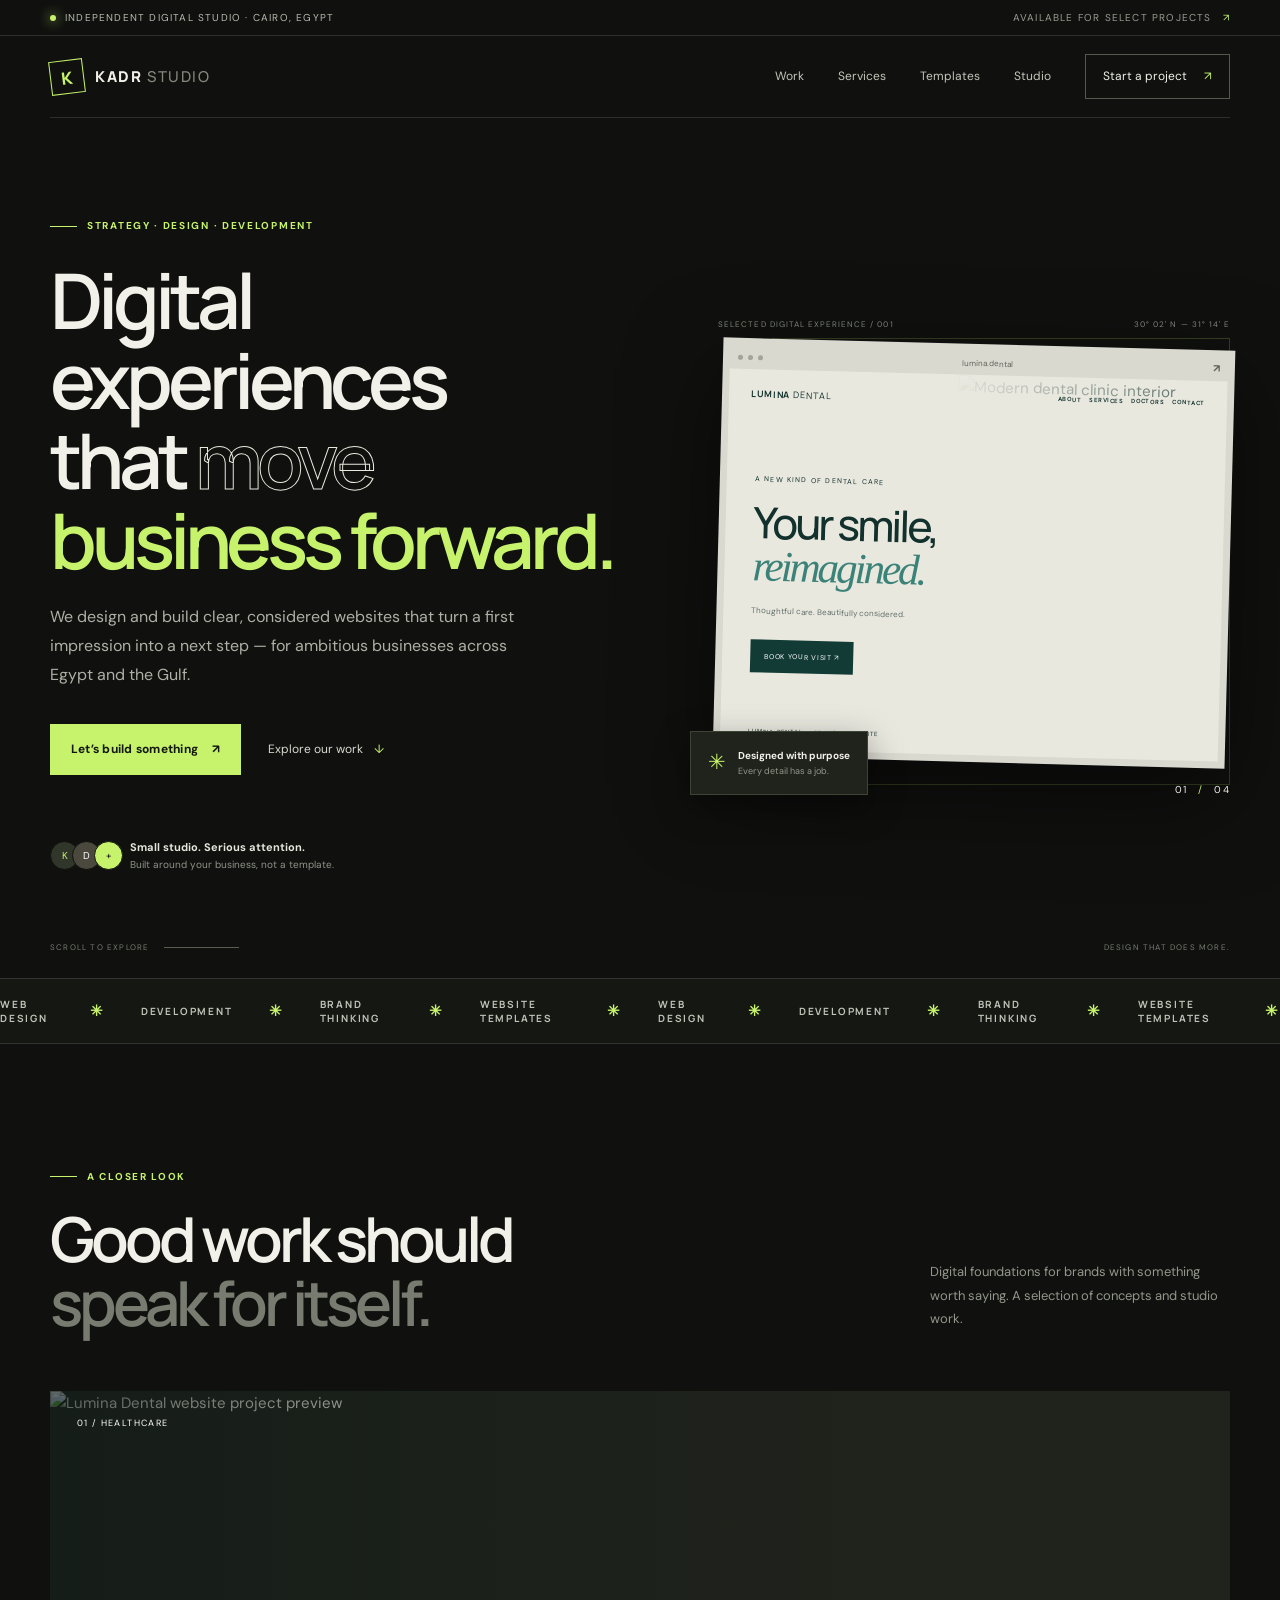
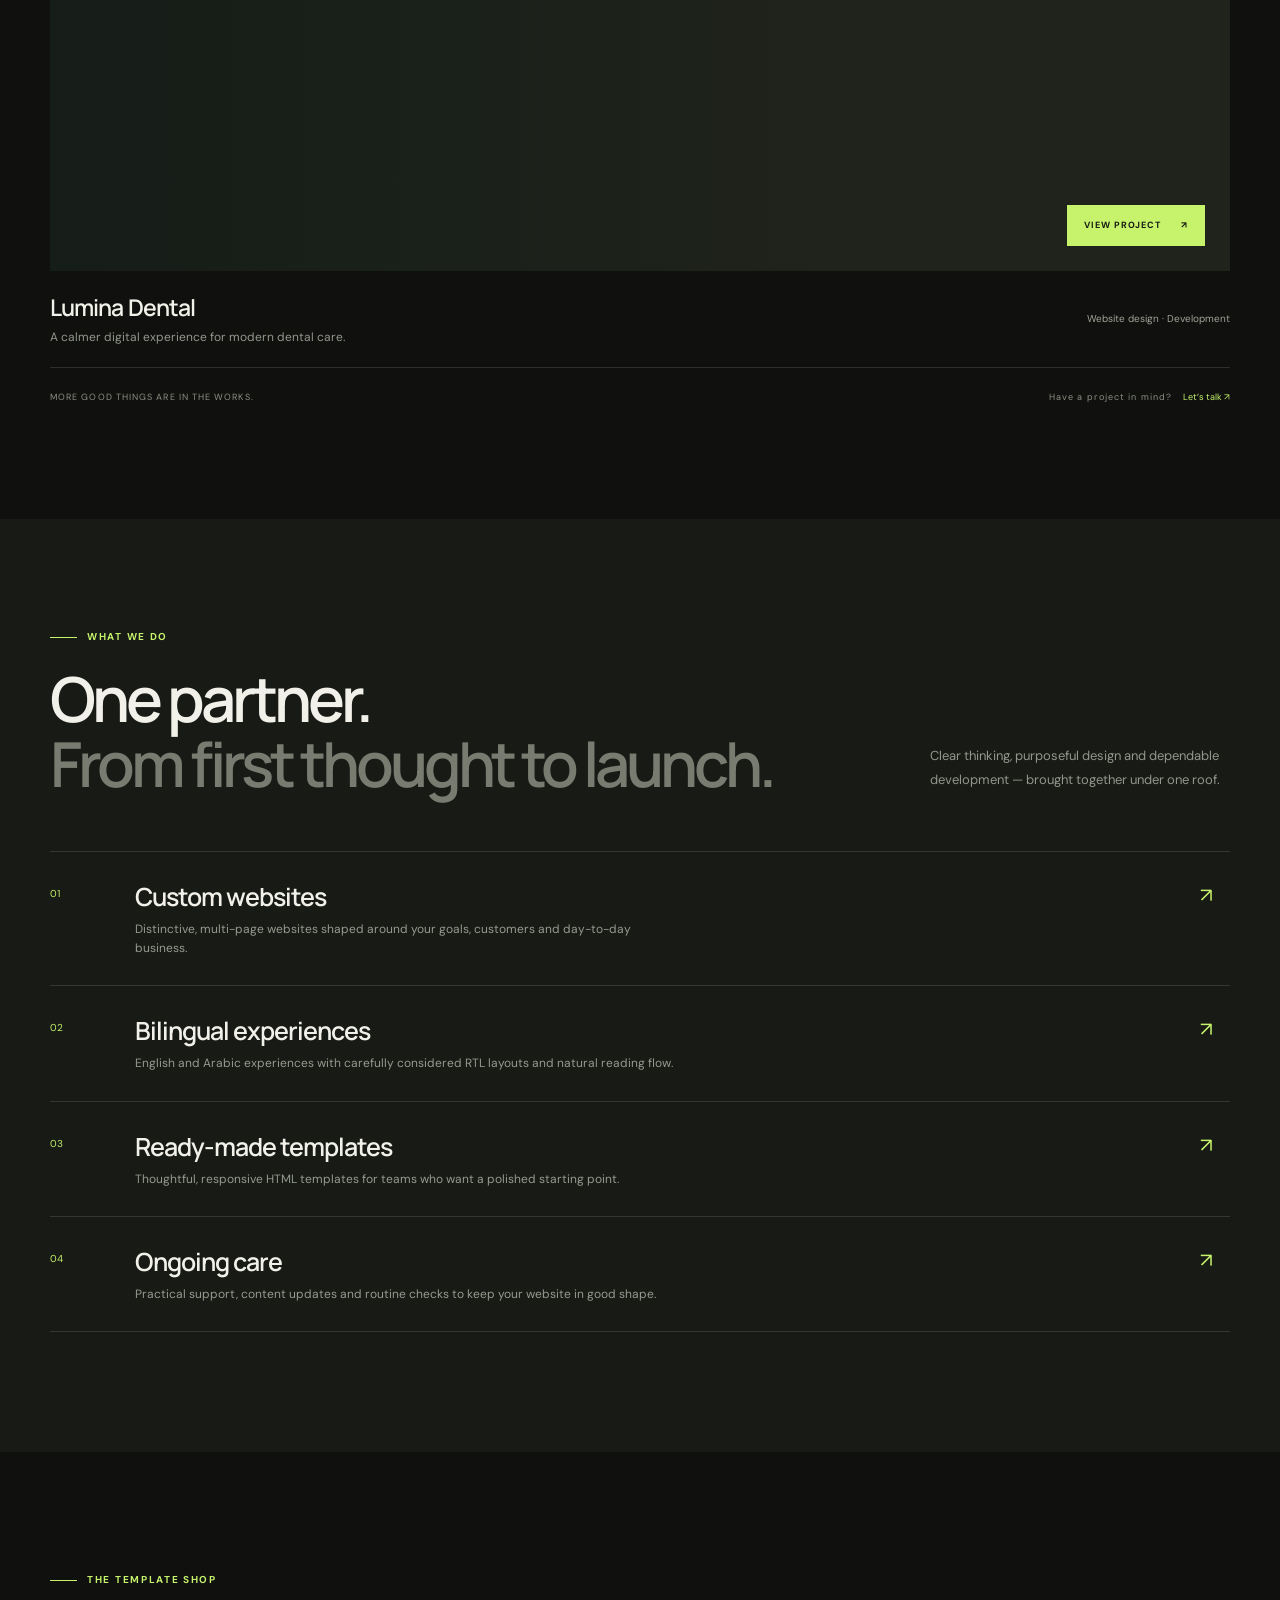
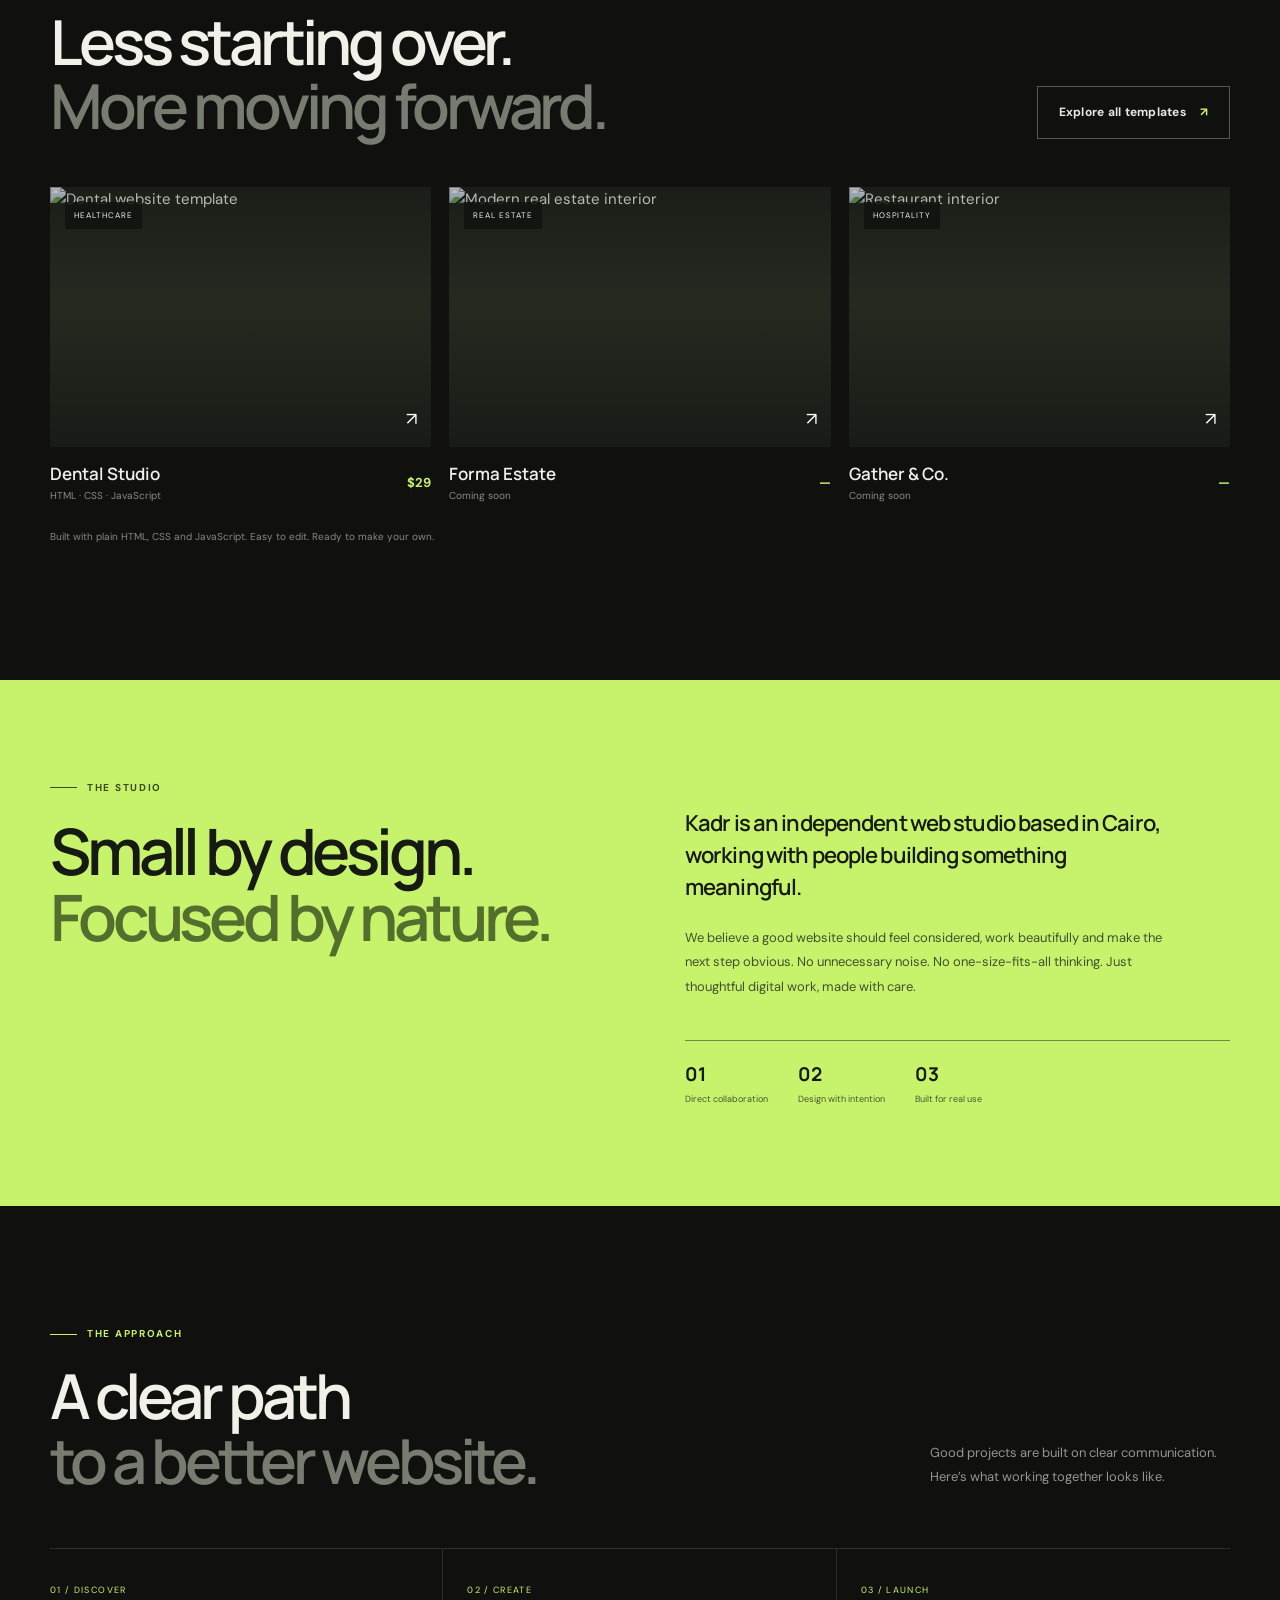
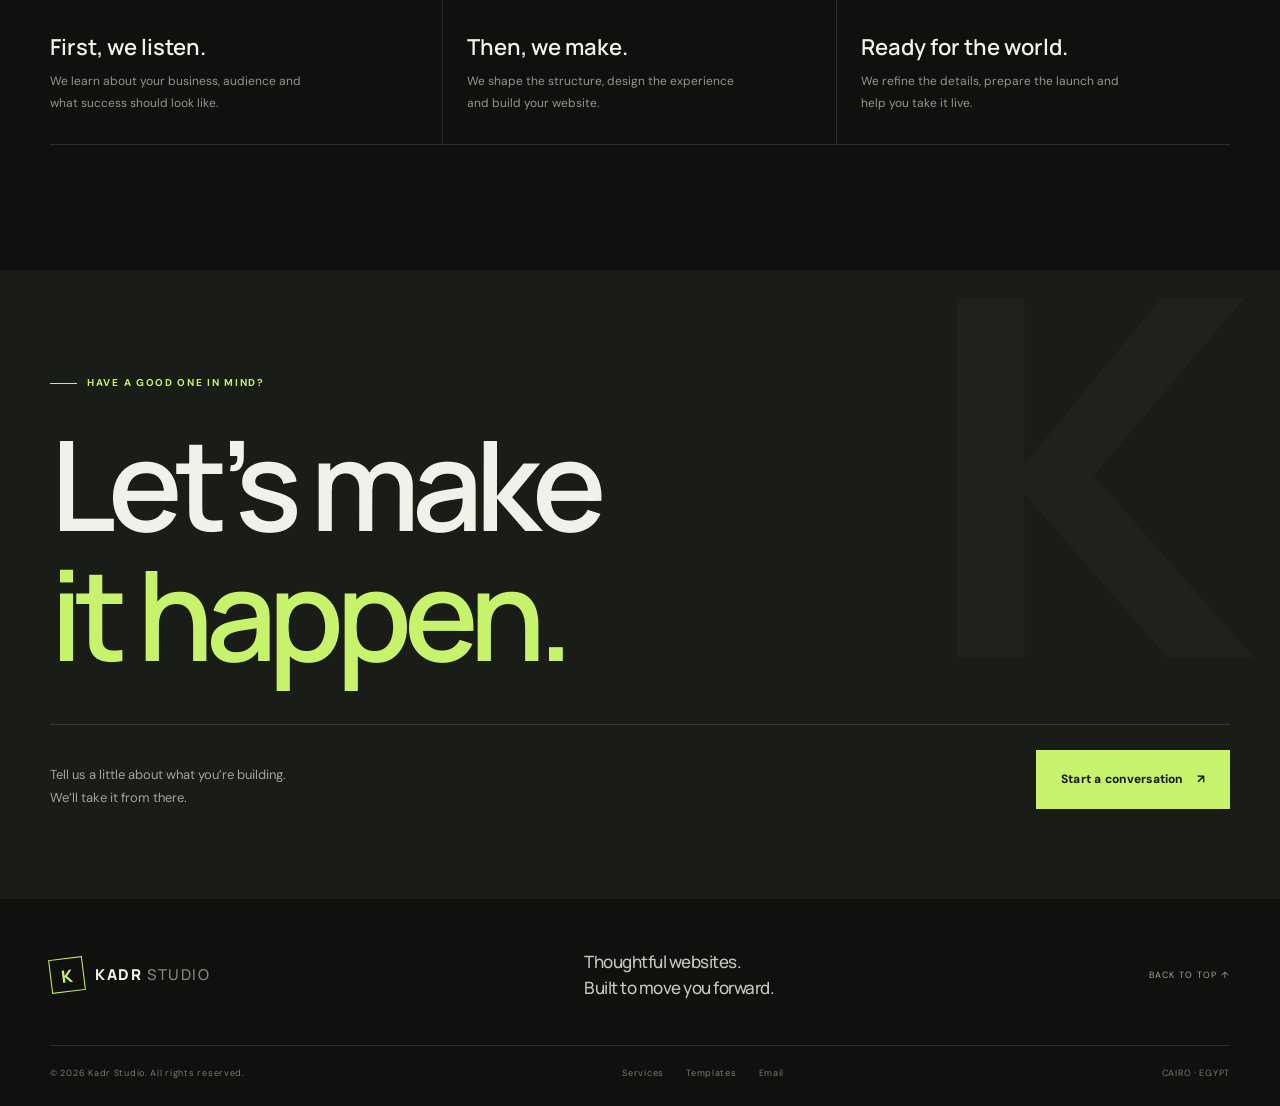
==== index.html @ 1c86a4fd "Add files via upload" ====
<!DOCTYPE html>
<html lang="en" dir="ltr">
<head>
  <meta charset="UTF-8" />
  <meta name="viewport" content="width=device-width, initial-scale=1.0" />
  <meta name="theme-color" content="#10110f" />
  <meta name="description" content="Kadr Studio designs and builds thoughtful, high-performing websites for clinics, restaurants and ambitious businesses." />
  <title>Kadr Studio — Digital experiences built to move business</title>
  <link rel="preconnect" href="https://fonts.googleapis.com">
  <link rel="preconnect" href="https://fonts.gstatic.com" crossorigin>
  <link href="https://fonts.googleapis.com/css2?family=DM+Sans:wght@400;500;600;700&family=Manrope:wght@400;500;600;700;800&display=swap" rel="stylesheet">
  <link rel="stylesheet" href="styles.css" />
</head>
<body>
  <div class="announcement"><span class="pulse"></span> Independent digital studio · Cairo, Egypt <span class="announcement-right">Available for select projects <span aria-hidden="true">↗</span></span></div>
  <header class="site-header">
    <a class="brand" href="#top" aria-label="Kadr Studio home"><span class="brand-mark">K</span><span>KADR<span class="brand-light">STUDIO</span></span></a>
    <button class="menu-toggle" aria-label="Open navigation" aria-expanded="false"><span></span><span></span></button>
    <nav class="nav" aria-label="Main navigation">
      <a href="#work">Work</a><a href="#services">Services</a><a href="#templates">Templates</a><a href="#studio">Studio</a>
      <a class="nav-cta" href="#contact">Start a project <span>↗</span></a>
    </nav>
  </header>

  <main id="top">
    <section class="hero section-wrap">
      <div class="hero-copy reveal">
        <div class="eyebrow"><span class="eyebrow-line"></span> Strategy · Design · Development</div>
        <h1>Digital experiences<br>that <span class="outline-word">move</span><br><span class="accent-word">business forward.</span></h1>
        <p class="hero-intro">We design and build clear, considered websites that turn a first impression into a next step — for ambitious businesses across Egypt and the Gulf.</p>
        <div class="hero-actions"><a class="button button-primary" href="#contact">Let’s build something <span>↗</span></a><a class="text-link" href="#work">Explore our work <span>↓</span></a></div>
        <div class="hero-proof"><div class="proof-avatars"><span>K</span><span>D</span><span>+</span></div><p><strong>Small studio. Serious attention.</strong><br>Built around your business, not a template.</p></div>
      </div>
      <div class="hero-visual reveal">
        <div class="visual-topline"><span>SELECTED DIGITAL EXPERIENCE / 001</span><span>30° 02' N — 31° 14' E</span></div>
        <div class="hero-device">
          <div class="device-browser"><i></i><i></i><i></i><span>lumina.dental</span><b>↗</b></div>
          <div class="device-screen">
            <div class="mock-nav"><strong>LUMINA<span> DENTAL</span></strong><small>ABOUT　 SERVICES　 DOCTORS　 CONTACT</small></div>
            <div class="mock-content">
              <div class="mock-kicker">A NEW KIND OF DENTAL CARE</div>
              <div class="mock-title">Your smile,<br><em>reimagined.</em></div>
              <div class="mock-description">Thoughtful care. Beautifully considered.</div>
              <div class="mock-button">BOOK YOUR VISIT ↗</div>
            </div>
            <img class="mock-photo" src="https://images.unsplash.com/photo-1606811971618-4486d14f3f99?auto=format&fit=crop&w=1000&q=85" alt="Modern dental clinic interior">
            <div class="mock-caption">LUMINA DENTAL — BRAND & WEBSITE</div>
          </div>
        </div>
        <div class="floating-note"><span class="note-icon">✳</span><span><strong>Designed with purpose</strong><small>Every detail has a job.</small></span></div>
        <div class="hero-index">01 <span>/</span> 04</div>
      </div>
      <div class="hero-bottom"><span>SCROLL TO EXPLORE</span><span class="scroll-line"></span><span>DESIGN THAT DOES MORE.</span></div>
    </section>

    <section class="ticker" aria-label="Studio capabilities"><div class="ticker-track"><span>WEB DESIGN</span><b>✳</b><span>DEVELOPMENT</span><b>✳</b><span>BRAND THINKING</span><b>✳</b><span>WEBSITE TEMPLATES</span><b>✳</b><span>WEB DESIGN</span><b>✳</b><span>DEVELOPMENT</span><b>✳</b><span>BRAND THINKING</span><b>✳</b><span>WEBSITE TEMPLATES</span><b>✳</b></div></section>

    <section class="work-section section-wrap" id="work">
      <div class="section-heading reveal"><div><div class="eyebrow"><span class="eyebrow-line"></span> A closer look</div><h2>Good work should<br><span class="muted">speak for itself.</span></h2></div><p>Digital foundations for brands with something worth saying. A selection of concepts and studio work.</p></div>
      <a class="project-card reveal" href="#contact">
        <div class="project-image dental-image"><img src="https://images.unsplash.com/photo-1606811971618-4486d14f3f99?auto=format&fit=crop&w=1800&q=90" alt="Lumina Dental website project preview"><div class="project-overlay"><span>VIEW PROJECT</span><span>↗</span></div><div class="project-label">01 / HEALTHCARE</div></div>
        <div class="project-meta"><div><h3>Lumina Dental</h3><p>A calmer digital experience for modern dental care.</p></div><span class="project-type">Website design · Development</span></div>
      </a>
      <div class="work-note reveal"><span>MORE GOOD THINGS ARE IN THE WORKS.</span><span>Have a project in mind? <a href="#contact">Let’s talk ↗</a></span></div>
    </section>

    <section class="services-section" id="services">
      <div class="section-wrap">
        <div class="section-heading reveal"><div><div class="eyebrow"><span class="eyebrow-line"></span> What we do</div><h2>One partner.<br><span class="muted">From first thought to launch.</span></h2></div><p>Clear thinking, purposeful design and dependable development — brought together under one roof.</p></div>
        <div class="service-list">
          <article class="service-row reveal"><span class="service-number">01</span><div><h3>Custom websites</h3><p>Distinctive, multi-page websites shaped around your goals, customers and day-to-day business.</p></div><span class="service-arrow">↗</span></article>
          <article class="service-row reveal"><span class="service-number">02</span><div><h3>Bilingual experiences</h3><p>English and Arabic experiences with carefully considered RTL layouts and natural reading flow.</p></div><span class="service-arrow">↗</span></article>
          <article class="service-row reveal"><span class="service-number">03</span><div><h3>Ready-made templates</h3><p>Thoughtful, responsive HTML templates for teams who want a polished starting point.</p></div><span class="service-arrow">↗</span></article>
          <article class="service-row reveal"><span class="service-number">04</span><div><h3>Ongoing care</h3><p>Practical support, content updates and routine checks to keep your website in good shape.</p></div><span class="service-arrow">↗</span></article>
        </div>
      </div>
    </section>

    <section class="templates-section section-wrap" id="templates">
      <div class="template-intro reveal"><div><div class="eyebrow"><span class="eyebrow-line"></span> The template shop</div><h2>Less starting over.<br><span class="muted">More moving forward.</span></h2></div><a class="button button-outline" href="templates.html">Explore all templates <span>↗</span></a></div>
      <div class="template-grid">
        <a class="template-card reveal" href="templates.html"><div class="template-thumb thumb-dental"><img src="https://images.unsplash.com/photo-1606811971618-4486d14f3f99?auto=format&fit=crop&w=900&q=80" alt="Dental website template"><span class="template-tag">HEALTHCARE</span><span class="template-open">↗</span></div><div class="template-details"><div><h3>Dental Studio</h3><p>HTML · CSS · JavaScript</p></div><strong>$29</strong></div></a>
        <a class="template-card reveal" href="templates.html"><div class="template-thumb thumb-estate"><img src="https://images.unsplash.com/photo-1600607687939-ce8a6c25118c?auto=format&fit=crop&w=900&q=80" alt="Modern real estate interior"><span class="template-tag">REAL ESTATE</span><span class="template-open">↗</span></div><div class="template-details"><div><h3>Forma Estate</h3><p>Coming soon</p></div><strong>—</strong></div></a>
        <a class="template-card reveal" href="templates.html"><div class="template-thumb thumb-food"><img src="https://images.unsplash.com/photo-1517248135467-4c7edcad34c4?auto=format&fit=crop&w=900&q=80" alt="Restaurant interior"><span class="template-tag">HOSPITALITY</span><span class="template-open">↗</span></div><div class="template-details"><div><h3>Gather & Co.</h3><p>Coming soon</p></div><strong>—</strong></div></a>
      </div>
      <p class="template-footnote">Built with plain HTML, CSS and JavaScript. Easy to edit. Ready to make your own.</p>
    </section>

    <section class="studio-section" id="studio">
      <div class="section-wrap studio-grid">
        <div class="studio-heading reveal"><div class="eyebrow"><span class="eyebrow-line"></span> The studio</div><h2>Small by design.<br><span class="accent-word">Focused by nature.</span></h2></div>
        <div class="studio-copy reveal"><p class="studio-lead">Kadr is an independent web studio based in Cairo, working with people building something meaningful.</p><p>We believe a good website should feel considered, work beautifully and make the next step obvious. No unnecessary noise. No one-size-fits-all thinking. Just thoughtful digital work, made with care.</p><div class="studio-facts"><div><strong>01</strong><span>Direct collaboration</span></div><div><strong>02</strong><span>Design with intention</span></div><div><strong>03</strong><span>Built for real use</span></div></div></div>
      </div>
    </section>

    <section class="process-section section-wrap">
      <div class="section-heading reveal"><div><div class="eyebrow"><span class="eyebrow-line"></span> The approach</div><h2>A clear path<br><span class="muted">to a better website.</span></h2></div><p>Good projects are built on clear communication. Here’s what working together looks like.</p></div>
      <div class="process-grid"><article class="process-card reveal"><span>01 / DISCOVER</span><h3>First, we listen.</h3><p>We learn about your business, audience and what success should look like.</p></article><article class="process-card reveal"><span>02 / CREATE</span><h3>Then, we make.</h3><p>We shape the structure, design the experience and build your website.</p></article><article class="process-card reveal"><span>03 / LAUNCH</span><h3>Ready for the world.</h3><p>We refine the details, prepare the launch and help you take it live.</p></article></div>
    </section>

    <section class="contact-section" id="contact">
      <div class="section-wrap contact-inner">
        <div class="eyebrow"><span class="eyebrow-line"></span> Have a good one in mind?</div>
        <h2>Let’s make<br><span class="accent-word">it happen.</span></h2>
        <div class="contact-bottom"><p>Tell us a little about what you’re building.<br>We’ll take it from there.</p><a class="button button-primary button-large" href="https://wa.me/201000000000" target="_blank" rel="noopener">Start a conversation <span>↗</span></a></div>
      </div>
    </section>
  </main>

  <footer class="footer section-wrap">
    <div class="footer-top"><a class="brand" href="#top"><span class="brand-mark">K</span><span>KADR<span class="brand-light">STUDIO</span></span></a><p>Thoughtful websites.<br>Built to move you forward.</p><a class="back-top" href="#top">BACK TO TOP ↑</a></div>
    <div class="footer-bottom"><span>© <span id="year"></span> Kadr Studio. All rights reserved.</span><div><a href="#services">Services</a><a href="templates.html">Templates</a><a href="mailto:hello@kadr.studio">Email</a></div><span>CAIRO · EGYPT</span></div>
  </footer>
  <script src="script.js"></script>
</body>
</html>
---- styles.css ----
:root{--bg:#10110f;--panel:#171915;--panel2:#1d201a;--text:#f1f0e9;--muted:#999c91;--line:rgba(240,241,230,.13);--accent:#c6f36b;--accent2:#a9d84d;--font:'DM Sans',sans-serif;--display:'Manrope',sans-serif}*{box-sizing:border-box}html{scroll-behavior:smooth;scroll-padding-top:90px}body{margin:0;background:var(--bg);color:var(--text);font-family:var(--font);font-size:15px;line-height:1.6}a{color:inherit;text-decoration:none}img{display:block;max-width:100%}.section-wrap{width:min(1180px,calc(100% - 64px));margin-inline:auto}.announcement{height:36px;padding:0 max(32px,calc((100% - 1180px)/2));display:flex;align-items:center;gap:9px;border-bottom:1px solid var(--line);font-size:10px;letter-spacing:.12em;text-transform:uppercase;color:#b8baaf}.pulse{width:6px;height:6px;background:var(--accent);border-radius:50%;box-shadow:0 0 12px var(--accent)}.announcement-right{margin-left:auto;color:var(--muted)}.announcement-right span{color:var(--accent);margin-left:7px}.site-header{height:82px;width:min(1180px,calc(100% - 64px));margin:auto;display:flex;align-items:center;justify-content:space-between;border-bottom:1px solid var(--line)}.brand{display:inline-flex;align-items:center;gap:11px;font:800 15px var(--display);letter-spacing:.1em}.brand-mark{width:34px;height:34px;display:grid;place-items:center;border:1px solid var(--accent);color:var(--accent);font:800 17px var(--display);transform:rotate(-7deg)}.brand-light{font-weight:500;color:#85887e;margin-left:5px}.nav{display:flex;align-items:center;gap:34px;font-size:12px;color:#c3c5bb}.nav a:not(.nav-cta):hover,.footer a:hover{color:var(--accent)}.nav-cta{border:1px solid #55594d;padding:12px 17px;color:var(--text)}.nav-cta span,.button span{color:var(--accent);margin-left:14px}.menu-toggle{display:none;background:none;border:0}.hero{min-height:690px;padding-top:100px;position:relative;display:grid;grid-template-columns:1.05fr .95fr;gap:50px;align-items:center;padding-bottom:105px}.eyebrow{display:flex;align-items:center;gap:10px;color:var(--accent);font-size:10px;letter-spacing:.17em;text-transform:uppercase;font-weight:700}.eyebrow-line{width:27px;height:1px;background:var(--accent)}h1,h2,h3,p{margin-top:0}h1,h2{font-family:var(--display);letter-spacing:-.065em;line-height:1.04;font-weight:600}h1{font-size:clamp(48px,6vw,78px);margin:26px 0 24px}h2{font-size:clamp(39px,5vw,62px);margin:22px 0 0}.outline-word{-webkit-text-stroke:1px #e7e9dd;color:transparent}.accent-word{color:var(--accent)}.muted{color:#777b70}.hero-intro{max-width:475px;color:#aeb0a6;font-size:16px;line-height:1.8}.hero-actions{display:flex;align-items:center;gap:27px;margin-top:34px}.button{display:inline-flex;align-items:center;justify-content:center;padding:16px 21px;font-size:12px;font-weight:700;letter-spacing:.02em;transition:.25s}.button-primary{background:var(--accent);color:#14170e}.button-primary span{color:#14170e}.button-primary:hover{background:#d8ff91;transform:translateY(-3px)}.text-link{font-size:12px;color:#d8d9d0}.text-link span{color:var(--accent);margin-left:8px}.hero-proof{display:flex;align-items:center;gap:14px;margin-top:64px}.proof-avatars{display:flex}.proof-avatars span{width:29px;height:29px;border-radius:50%;display:grid;place-items:center;margin-right:-7px;background:#30362a;border:1px solid var(--bg);font-size:10px;color:var(--accent)}.proof-avatars span:nth-child(2){background:#4b493d;color:#fff}.proof-avatars span:nth-child(3){background:var(--accent);color:#171a12}.hero-proof p{margin:0;color:#8f9388;font-size:10px;line-height:1.6}.hero-proof strong{color:#e5e6dc;font-size:11px}.hero-visual{position:relative;padding:25px 0 36px 25px}.hero-visual:before{content:"";position:absolute;width:85%;height:88%;right:0;top:9%;border:1px solid rgba(198,243,107,.2);z-index:-1}.visual-topline{display:flex;justify-content:space-between;font-size:8px;letter-spacing:.13em;color:#85897e;margin:0 0 13px}.hero-device{background:#d9d9d0;padding:7px;box-shadow:0 30px 90px #0008;transform:rotate(1.5deg)}.device-browser{height:24px;display:flex;align-items:center;gap:5px;padding:0 8px;color:#62645c;font-size:8px}.device-browser i{width:5px;height:5px;border-radius:50%;background:#a2a49a}.device-browser span{margin:auto}.device-browser b{font-size:11px}.device-screen{height:380px;position:relative;overflow:hidden;background:#e9e8df;color:#12302c}.device-screen:after{content:"";position:absolute;inset:0;background:linear-gradient(90deg,#e9e8df 0%,#e9e8dfed 48%,#e9e8df22 100%)}.mock-nav{position:relative;z-index:2;display:flex;justify-content:space-between;padding:18px 22px;font:700 9px var(--display);letter-spacing:.1em}.mock-nav strong span{font-weight:400}.mock-nav small{font:600 6px var(--font);letter-spacing:.08em}.mock-content{position:relative;z-index:2;padding:55px 0 0 28px}.mock-kicker{font-size:7px;letter-spacing:.17em}.mock-title{font:500 43px/.98 var(--display);letter-spacing:-.07em;margin:17px 0}.mock-title em{font-family:Georgia,serif;font-weight:400;color:#3b8278}.mock-description{font-size:8px;color:#62706a}.mock-button{display:inline-block;margin-top:22px;background:#123b35;color:#fff;padding:11px 14px;font-size:7px;letter-spacing:.1em}.mock-photo{position:absolute;right:0;top:0;width:54%;height:100%;object-fit:cover;opacity:.85}.mock-caption{position:absolute;z-index:3;bottom:12px;left:28px;font-size:6px;letter-spacing:.13em}.floating-note{position:absolute;bottom:3px;left:-3px;background:#20231c;border:1px solid #3d4434;padding:14px 17px;display:flex;gap:12px;align-items:center;box-shadow:0 12px 35px #0006}.note-icon{font-size:21px;color:var(--accent)}.floating-note strong,.floating-note small{display:block}.floating-note strong{font-size:10px}.floating-note small{font-size:9px;color:#92968b}.hero-index{position:absolute;right:0;bottom:0;font-size:10px;letter-spacing:.15em}.hero-index span{color:var(--accent);margin:0 6px}.hero-bottom{position:absolute;bottom:24px;left:0;right:0;display:flex;align-items:center;gap:15px;font-size:8px;letter-spacing:.15em;color:#777b70}.hero-bottom span:last-child{margin-left:auto}.scroll-line{width:75px;height:1px;background:#575b50}.ticker{overflow:hidden;border-block:1px solid var(--line);background:#151712;padding:18px 0}.ticker-track{display:flex;align-items:center;justify-content:space-around;gap:36px;min-width:900px;color:#bfc2b6;font:700 10px var(--display);letter-spacing:.18em}.ticker b{color:var(--accent);font-size:15px}.work-section{padding-top:125px;padding-bottom:115px}.section-heading{display:flex;justify-content:space-between;align-items:end;margin-bottom:55px}.section-heading>p{max-width:300px;color:#92968b;font-size:13px;line-height:1.8;margin:0 0 5px}.project-card{display:block}.project-image{height:480px;position:relative;overflow:hidden;background:#20231c}.project-image img{width:100%;height:100%;object-fit:cover;transition:transform .8s}.project-card:hover .project-image img{transform:scale(1.04)}.project-image:after{content:"";position:absolute;inset:0;background:linear-gradient(90deg,#101a16a8,transparent 70%)}.project-label{position:absolute;top:25px;left:27px;z-index:2;font-size:9px;letter-spacing:.15em;color:white}.project-overlay{position:absolute;z-index:2;right:25px;bottom:25px;display:flex;align-items:center;gap:20px;background:var(--accent);color:#171a12;padding:13px 17px;font-size:9px;font-weight:700;letter-spacing:.1em}.project-meta{display:flex;justify-content:space-between;align-items:center;padding:20px 0;border-bottom:1px solid var(--line)}.project-meta h3{font:600 23px var(--display);letter-spacing:-.04em;margin:0 0 5px}.project-meta p{margin:0;color:#92968b;font-size:12px}.project-type{font-size:10px;color:#a0a397}.work-note{display:flex;justify-content:space-between;margin-top:22px;color:#8c9084;font-size:9px;letter-spacing:.12em}.work-note a{color:var(--accent);letter-spacing:0;margin-left:8px}.services-section{background:#171a15;padding:110px 0 120px}.service-list{border-top:1px solid var(--line)}.service-row{display:grid;grid-template-columns:70px 1fr 30px;gap:15px;align-items:start;padding:27px 0;border-bottom:1px solid var(--line);transition:padding .25s}.service-row:hover{padding-left:12px}.service-number{font-size:10px;color:var(--accent);padding-top:7px}.service-row h3{font:600 25px var(--display);letter-spacing:-.04em;margin:0 0 6px}.service-row p{font-size:12px;color:#969a8f;margin:0;max-width:550px}.service-arrow{color:var(--accent);font-size:20px}.templates-section{padding-top:120px;padding-bottom:125px}.template-intro{display:flex;align-items:end;justify-content:space-between;margin-bottom:48px}.button-outline{border:1px solid #55594d;color:#e7e9df}.button-outline:hover{border-color:var(--accent);color:var(--accent)}.template-grid{display:grid;grid-template-columns:repeat(3,1fr);gap:18px}.template-card{min-width:0}.template-thumb{height:260px;position:relative;overflow:hidden;background:#252920}.template-thumb img{width:100%;height:100%;object-fit:cover;transition:transform .7s;filter:saturate(.8)}.template-card:hover img{transform:scale(1.06)}.template-thumb:after{content:"";position:absolute;inset:0;background:linear-gradient(180deg,#0004,transparent 45%,#0005)}.template-tag{position:absolute;z-index:1;top:15px;left:15px;background:#10120fd9;padding:7px 9px;font-size:8px;letter-spacing:.12em}.template-open{position:absolute;z-index:1;right:14px;bottom:13px;font-size:18px;color:white}.template-details{display:flex;justify-content:space-between;align-items:center;padding-top:15px}.template-details h3{font:600 17px var(--display);margin:0 0 3px}.template-details p{font-size:10px;color:#898d81;margin:0}.template-details strong{color:var(--accent);font-size:13px}.template-footnote{font-size:10px;color:#85897e;margin-top:25px}.studio-section{background:var(--accent);color:#171a12;padding:100px 0}.studio-grid{display:grid;grid-template-columns:1fr 1fr;gap:90px}.studio-section .eyebrow{color:#394b20}.studio-section .eyebrow-line{background:#394b20}.studio-heading h2{font-size:clamp(42px,5vw,65px)}.studio-section .accent-word{color:#536e2d}.studio-copy{padding-top:28px}.studio-lead{font:600 22px/1.45 var(--display);letter-spacing:-.04em;max-width:500px}.studio-copy>p:not(.studio-lead){font-size:13px;line-height:1.9;color:#43502f;max-width:490px}.studio-facts{display:flex;gap:30px;margin-top:40px;padding-top:20px;border-top:1px solid #718b45}.studio-facts div{display:flex;flex-direction:column;gap:5px}.studio-facts strong{font:700 19px var(--display)}.studio-facts span{font-size:9px;color:#485632}.process-section{padding-top:120px;padding-bottom:125px}.process-grid{display:grid;grid-template-columns:repeat(3,1fr);border-top:1px solid var(--line);border-bottom:1px solid var(--line)}.process-card{padding:27px 24px 30px 0;border-right:1px solid var(--line)}.process-card+ .process-card{padding-left:24px}.process-card:last-child{border:0}.process-card>span{font-size:9px;letter-spacing:.15em;color:var(--accent)}.process-card h3{font:600 22px var(--display);margin:32px 0 9px}.process-card p{font-size:12px;line-height:1.8;color:#92968b;max-width:270px;margin:0}.contact-section{background:#1a1d17;padding:105px 0 90px;position:relative;overflow:hidden}.contact-section:after{content:"K";position:absolute;right:2%;top:-145px;font:800 500px var(--display);color:#ffffff05;pointer-events:none}.contact-inner{position:relative;z-index:1}.contact-inner h2{font-size:clamp(65px,10vw,125px);margin:28px 0 45px}.contact-bottom{display:flex;justify-content:space-between;align-items:end;border-top:1px solid var(--line);padding-top:25px}.contact-bottom p{font-size:13px;color:#a0a397;line-height:1.8;margin:0}.button-large{padding:20px 25px}.footer{padding-top:50px;padding-bottom:25px}.footer-top{display:flex;justify-content:space-between;align-items:center;padding-bottom:45px}.footer-top p{font:500 17px/1.5 var(--display);letter-spacing:-.03em;color:#c5c7bc;margin:0}.back-top{font-size:9px;letter-spacing:.14em;color:#a1a497}.footer-bottom{border-top:1px solid var(--line);padding-top:20px;display:flex;justify-content:space-between;color:#777b70;font-size:9px;letter-spacing:.08em}.footer-bottom div{display:flex;gap:22px}.reveal{opacity:0;transform:translateY(22px);transition:opacity .7s ease,transform .7s ease}.reveal.visible{opacity:1;transform:translateY(0)}
@media(max-width:850px){.hero{grid-template-columns:1fr;gap:40px;padding-top:75px}.hero-copy{max-width:650px}.hero-visual{width:min(590px,90%);margin:0 auto 25px}.hero{padding-bottom:115px}.section-heading{gap:25px}.studio-grid{gap:40px}.template-thumb{height:210px}}
@media(max-width:620px){.section-wrap,.site-header{width:calc(100% - 38px)}.announcement{padding:0 19px;font-size:8px}.announcement-right{font-size:7px}.site-header{height:70px}.menu-toggle{display:flex;flex-direction:column;gap:6px;padding:10px}.menu-toggle span{width:23px;height:1px;background:var(--text)}.nav{display:none;position:absolute;z-index:10;top:106px;left:0;right:0;background:#171a15;padding:22px 20px 26px;flex-direction:column;align-items:stretch;gap:20px;border-bottom:1px solid var(--line)}.nav.open{display:flex}.nav-cta{text-align:center}.hero{padding-top:65px;min-height:0}.hero h1{font-size:clamp(45px,12vw,65px)}.hero-intro{font-size:14px}.hero-actions{align-items:flex-start;flex-direction:column;gap:19px}.hero-proof{margin-top:40px}.hero-visual{width:100%;padding-left:10px}.device-screen{height:300px}.mock-content{padding:43px 0 0 18px}.mock-title{font-size:34px}.mock-nav{padding:14px}.mock-nav small{font-size:5px}.floating-note{left:-8px;bottom:0;padding:10px 12px}.hero-bottom{font-size:7px;gap:8px}.scroll-line{width:35px}.work-section,.templates-section,.process-section{padding-top:80px;padding-bottom:80px}.section-heading,.template-intro{align-items:flex-start;flex-direction:column;gap:20px;margin-bottom:35px}.section-heading>p{max-width:100%}h2{font-size:42px}.project-image{height:300px}.project-meta{align-items:flex-start;gap:15px;flex-direction:column}.work-note{gap:12px;flex-direction:column}.services-section{padding:80px 0}.service-row{grid-template-columns:35px 1fr 20px;gap:8px;padding:22px 0}.service-row h3{font-size:20px}.service-row p{font-size:11px}.template-grid{grid-template-columns:1fr;gap:28px}.template-thumb{height:250px}.studio-section{padding:75px 0}.studio-grid{grid-template-columns:1fr;gap:15px}.studio-copy{padding-top:0}.studio-lead{font-size:20px}.studio-facts{gap:15px;justify-content:space-between}.studio-facts span{font-size:8px}.process-grid{grid-template-columns:1fr}.process-card,.process-card+.process-card{padding:22px 0;border-right:0;border-bottom:1px solid var(--line)}.process-card h3{margin-top:17px}.contact-section{padding:75px 0}.contact-inner h2{font-size:72px;margin-bottom:32px}.contact-bottom{align-items:flex-start;flex-direction:column;gap:25px}.footer-top{align-items:flex-start;gap:20px;flex-wrap:wrap}.footer-top p{font-size:14px}.back-top{margin-left:auto}.footer-bottom{gap:15px;flex-direction:column}.footer-bottom div{gap:18px}.footer-bottom>span:last-child{display:none}}
@media(prefers-reduced-motion:reduce){*,*:before,*:after{scroll-behavior:auto!important;transition:none!important}.reveal{opacity:1;transform:none}}
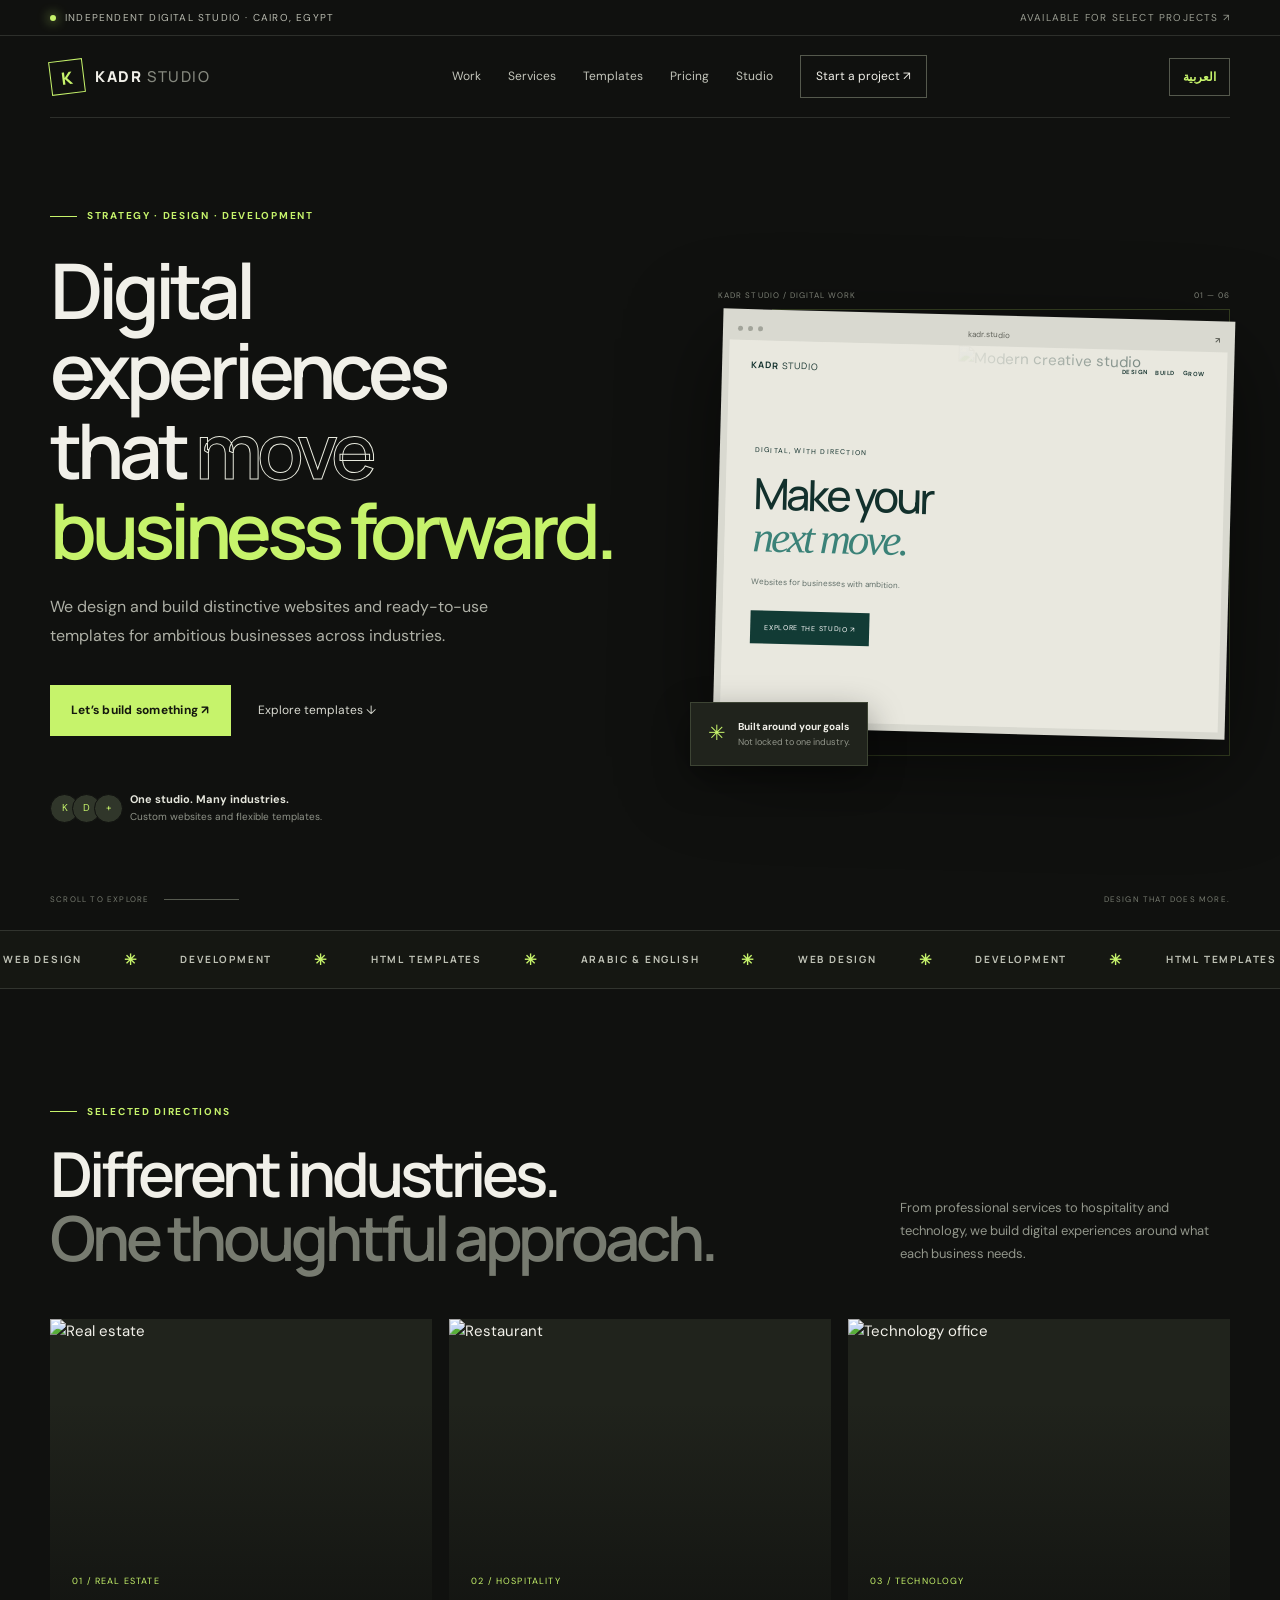
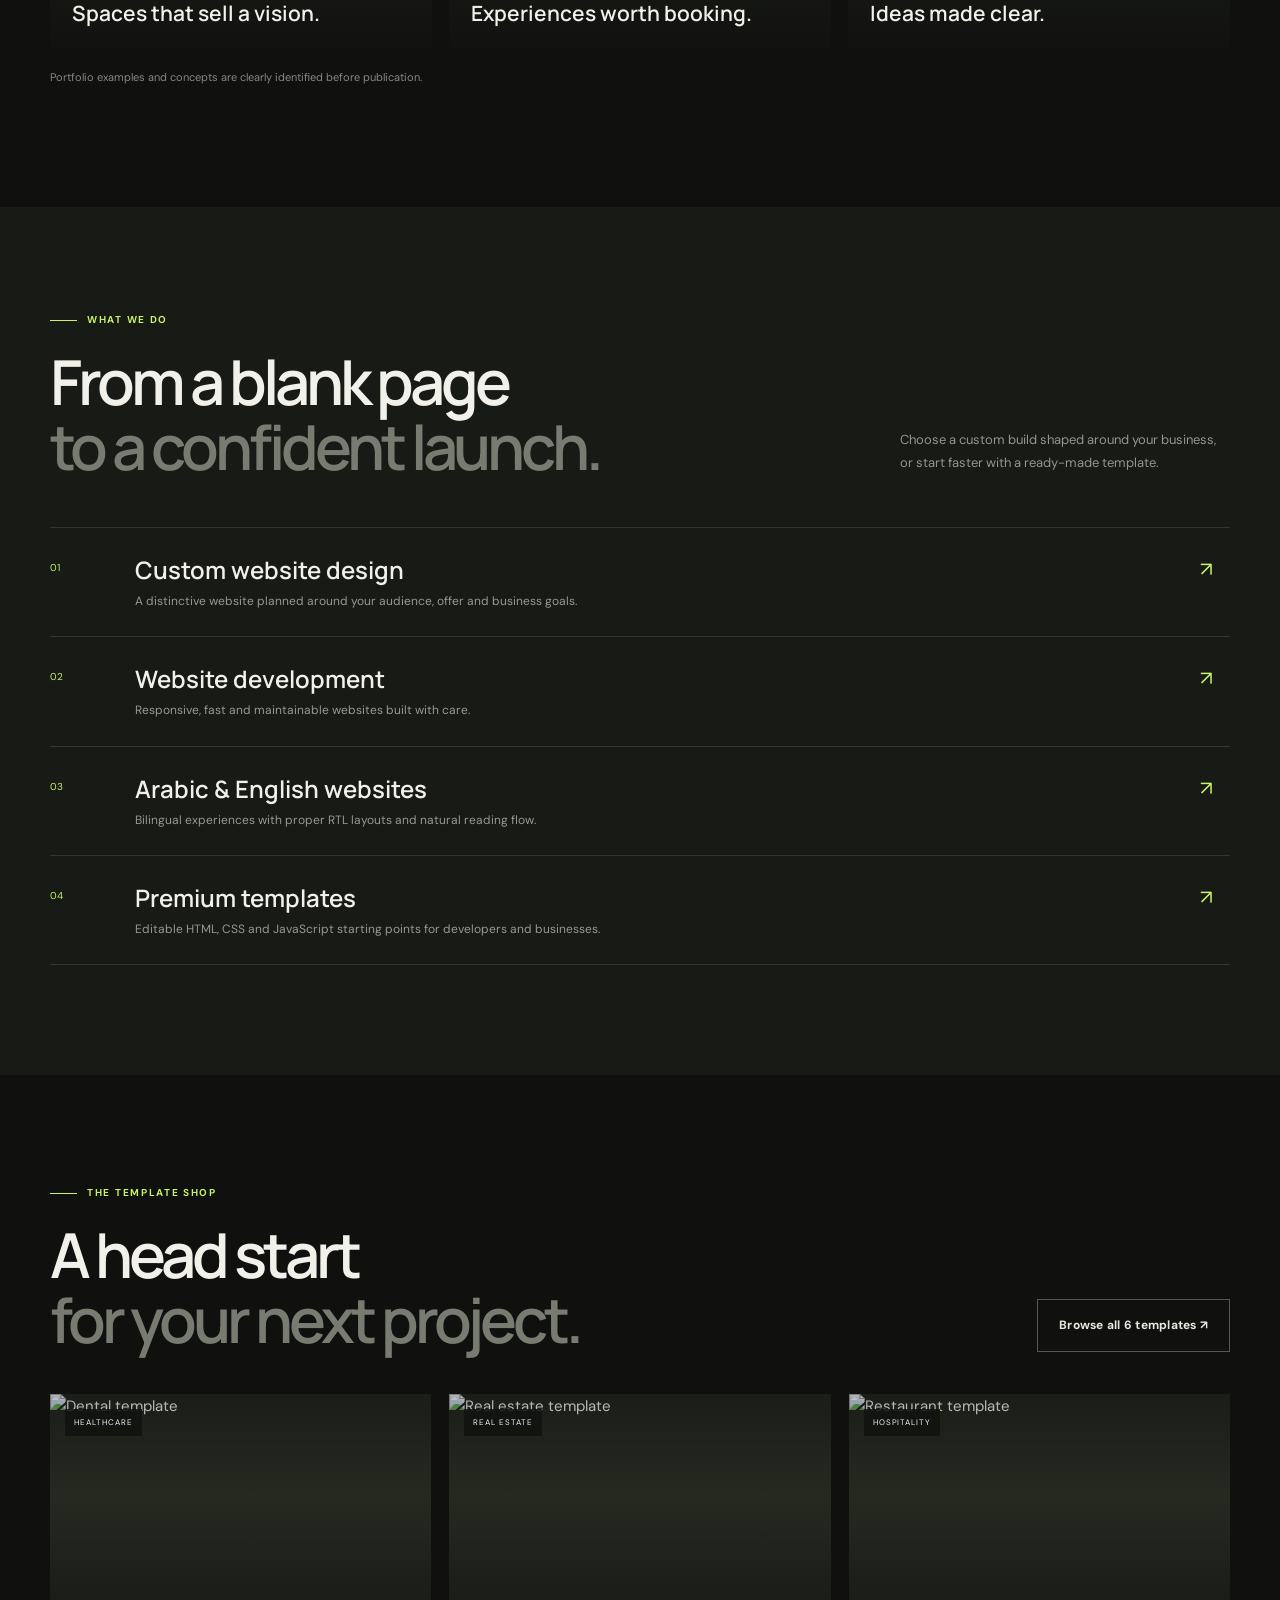
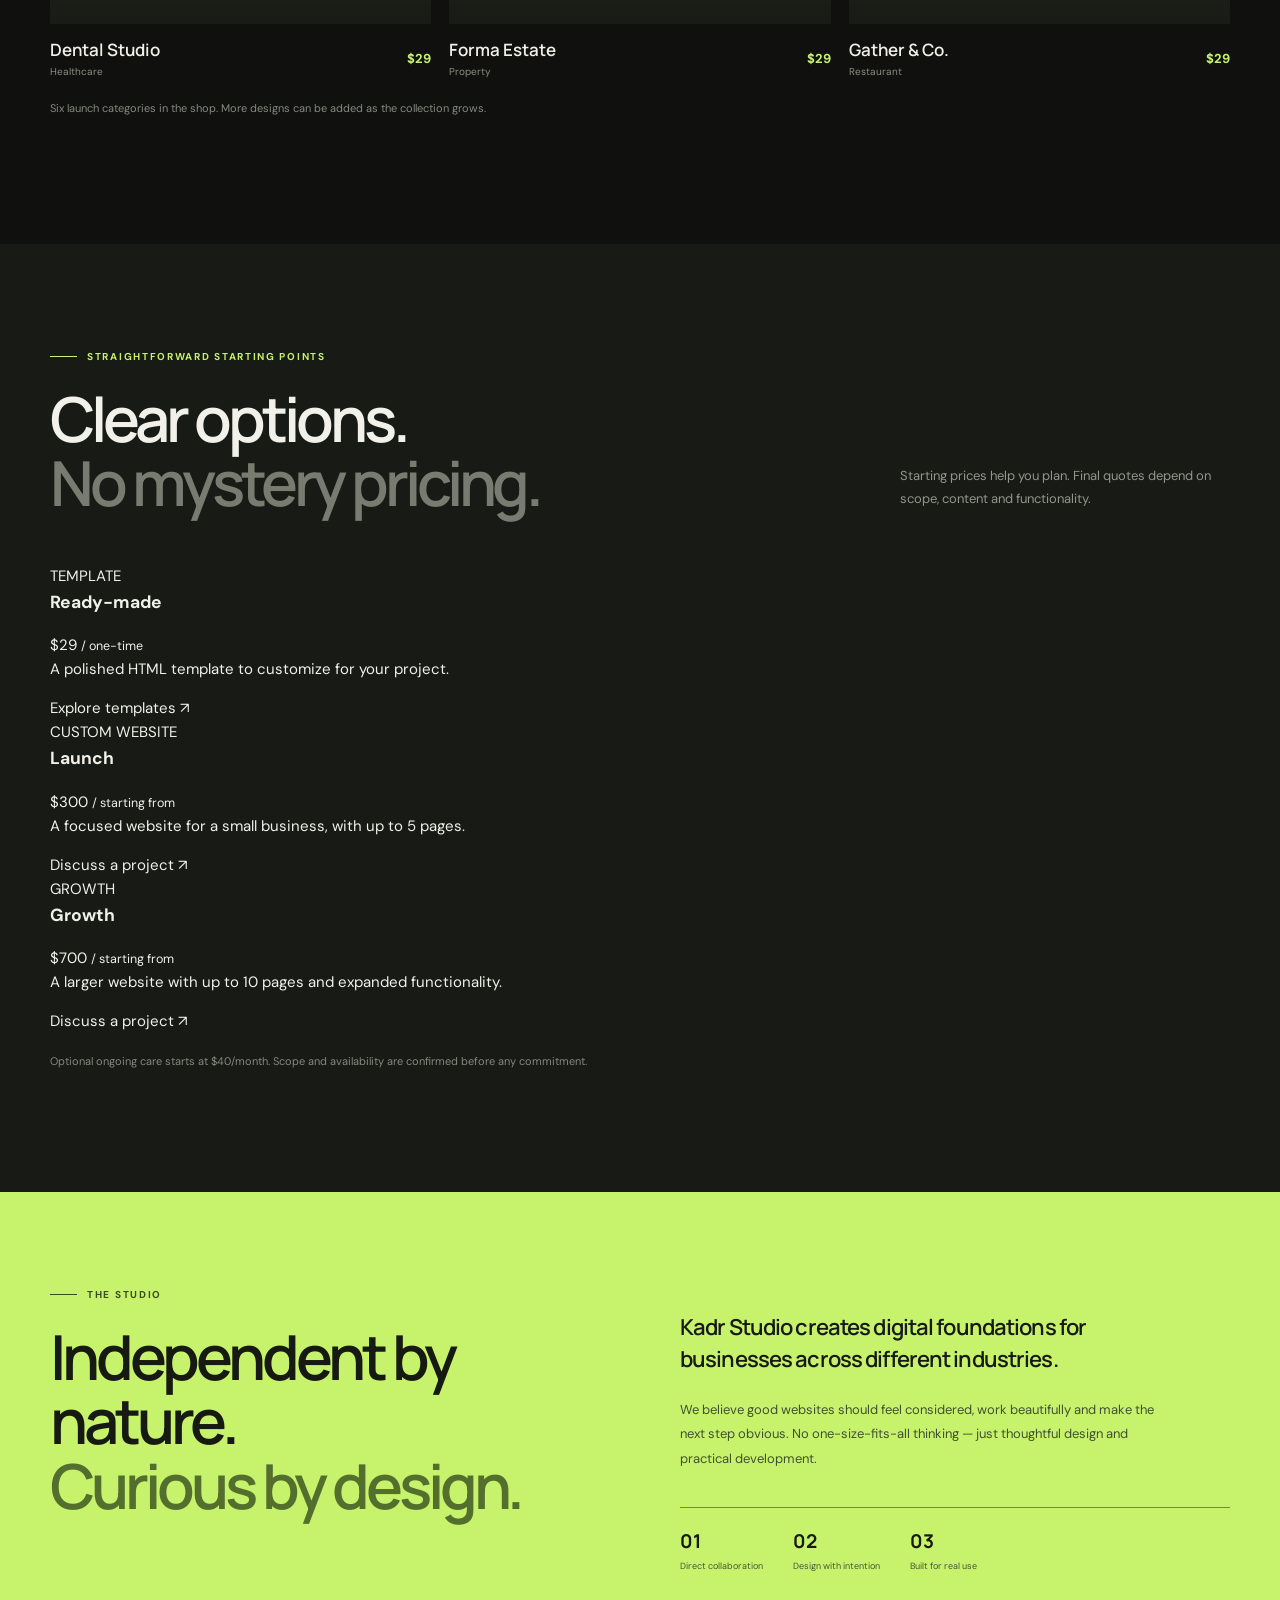
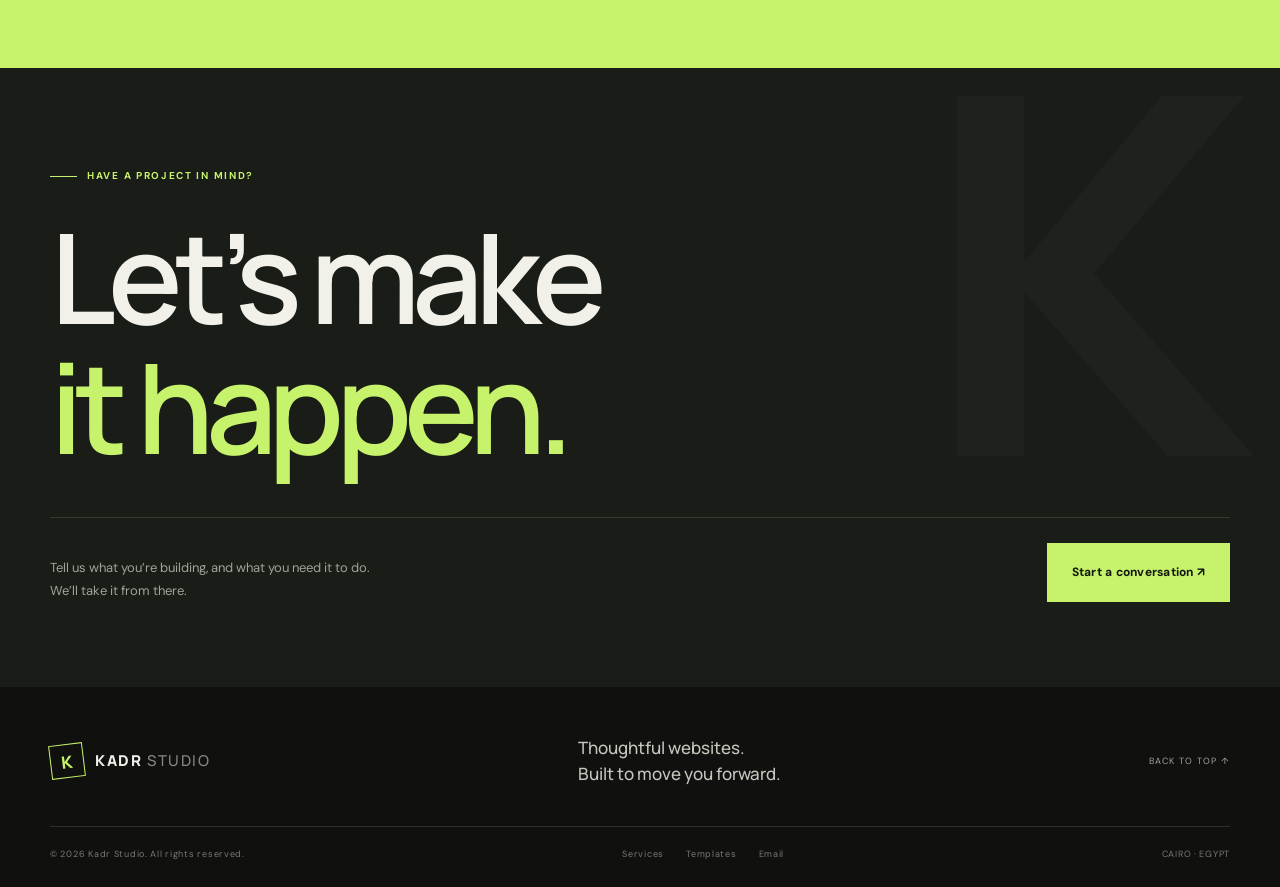
==== commit e736c88f: "Add files via upload" ====
--- a/index.html
+++ b/index.html
@@ -1,116 +1,75 @@
-<!DOCTYPE html>
+<!doctype html>
 <html lang="en" dir="ltr">
 <head>
-  <meta charset="UTF-8" />
-  <meta name="viewport" content="width=device-width, initial-scale=1.0" />
-  <meta name="theme-color" content="#10110f" />
-  <meta name="description" content="Kadr Studio designs and builds thoughtful, high-performing websites for clinics, restaurants and ambitious businesses." />
-  <title>Kadr Studio — Digital experiences built to move business</title>
-  <link rel="preconnect" href="https://fonts.googleapis.com">
-  <link rel="preconnect" href="https://fonts.gstatic.com" crossorigin>
-  <link href="https://fonts.googleapis.com/css2?family=DM+Sans:wght@400;500;600;700&family=Manrope:wght@400;500;600;700;800&display=swap" rel="stylesheet">
-  <link rel="stylesheet" href="styles.css" />
+<meta charset="utf-8"><meta name="viewport" content="width=device-width,initial-scale=1">
+<meta name="theme-color" content="#10110f">
+<meta name="description" content="Kadr Studio — custom websites and premium templates for businesses across industries.">
+<title>Kadr Studio — Websites & Templates</title>
+<link rel="preconnect" href="https://fonts.googleapis.com"><link rel="preconnect" href="https://fonts.gstatic.com" crossorigin>
+<link href="https://fonts.googleapis.com/css2?family=DM+Sans:wght@400;500;600;700&family=Manrope:wght@400;500;600;700;800&family=Cairo:wght@400;500;600;700;800&display=swap" rel="stylesheet">
+<link rel="stylesheet" href="styles.css">
 </head>
 <body>
-  <div class="announcement"><span class="pulse"></span> Independent digital studio · Cairo, Egypt <span class="announcement-right">Available for select projects <span aria-hidden="true">↗</span></span></div>
-  <header class="site-header">
-    <a class="brand" href="#top" aria-label="Kadr Studio home"><span class="brand-mark">K</span><span>KADR<span class="brand-light">STUDIO</span></span></a>
-    <button class="menu-toggle" aria-label="Open navigation" aria-expanded="false"><span></span><span></span></button>
-    <nav class="nav" aria-label="Main navigation">
-      <a href="#work">Work</a><a href="#services">Services</a><a href="#templates">Templates</a><a href="#studio">Studio</a>
-      <a class="nav-cta" href="#contact">Start a project <span>↗</span></a>
-    </nav>
-  </header>
-
-  <main id="top">
-    <section class="hero section-wrap">
-      <div class="hero-copy reveal">
-        <div class="eyebrow"><span class="eyebrow-line"></span> Strategy · Design · Development</div>
-        <h1>Digital experiences<br>that <span class="outline-word">move</span><br><span class="accent-word">business forward.</span></h1>
-        <p class="hero-intro">We design and build clear, considered websites that turn a first impression into a next step — for ambitious businesses across Egypt and the Gulf.</p>
-        <div class="hero-actions"><a class="button button-primary" href="#contact">Let’s build something <span>↗</span></a><a class="text-link" href="#work">Explore our work <span>↓</span></a></div>
-        <div class="hero-proof"><div class="proof-avatars"><span>K</span><span>D</span><span>+</span></div><p><strong>Small studio. Serious attention.</strong><br>Built around your business, not a template.</p></div>
-      </div>
-      <div class="hero-visual reveal">
-        <div class="visual-topline"><span>SELECTED DIGITAL EXPERIENCE / 001</span><span>30° 02' N — 31° 14' E</span></div>
-        <div class="hero-device">
-          <div class="device-browser"><i></i><i></i><i></i><span>lumina.dental</span><b>↗</b></div>
-          <div class="device-screen">
-            <div class="mock-nav"><strong>LUMINA<span> DENTAL</span></strong><small>ABOUT　 SERVICES　 DOCTORS　 CONTACT</small></div>
-            <div class="mock-content">
-              <div class="mock-kicker">A NEW KIND OF DENTAL CARE</div>
-              <div class="mock-title">Your smile,<br><em>reimagined.</em></div>
-              <div class="mock-description">Thoughtful care. Beautifully considered.</div>
-              <div class="mock-button">BOOK YOUR VISIT ↗</div>
-            </div>
-            <img class="mock-photo" src="https://images.unsplash.com/photo-1606811971618-4486d14f3f99?auto=format&fit=crop&w=1000&q=85" alt="Modern dental clinic interior">
-            <div class="mock-caption">LUMINA DENTAL — BRAND & WEBSITE</div>
-          </div>
-        </div>
-        <div class="floating-note"><span class="note-icon">✳</span><span><strong>Designed with purpose</strong><small>Every detail has a job.</small></span></div>
-        <div class="hero-index">01 <span>/</span> 04</div>
-      </div>
-      <div class="hero-bottom"><span>SCROLL TO EXPLORE</span><span class="scroll-line"></span><span>DESIGN THAT DOES MORE.</span></div>
-    </section>
-
-    <section class="ticker" aria-label="Studio capabilities"><div class="ticker-track"><span>WEB DESIGN</span><b>✳</b><span>DEVELOPMENT</span><b>✳</b><span>BRAND THINKING</span><b>✳</b><span>WEBSITE TEMPLATES</span><b>✳</b><span>WEB DESIGN</span><b>✳</b><span>DEVELOPMENT</span><b>✳</b><span>BRAND THINKING</span><b>✳</b><span>WEBSITE TEMPLATES</span><b>✳</b></div></section>
-
-    <section class="work-section section-wrap" id="work">
-      <div class="section-heading reveal"><div><div class="eyebrow"><span class="eyebrow-line"></span> A closer look</div><h2>Good work should<br><span class="muted">speak for itself.</span></h2></div><p>Digital foundations for brands with something worth saying. A selection of concepts and studio work.</p></div>
-      <a class="project-card reveal" href="#contact">
-        <div class="project-image dental-image"><img src="https://images.unsplash.com/photo-1606811971618-4486d14f3f99?auto=format&fit=crop&w=1800&q=90" alt="Lumina Dental website project preview"><div class="project-overlay"><span>VIEW PROJECT</span><span>↗</span></div><div class="project-label">01 / HEALTHCARE</div></div>
-        <div class="project-meta"><div><h3>Lumina Dental</h3><p>A calmer digital experience for modern dental care.</p></div><span class="project-type">Website design · Development</span></div>
-      </a>
-      <div class="work-note reveal"><span>MORE GOOD THINGS ARE IN THE WORKS.</span><span>Have a project in mind? <a href="#contact">Let’s talk ↗</a></span></div>
-    </section>
-
-    <section class="services-section" id="services">
-      <div class="section-wrap">
-        <div class="section-heading reveal"><div><div class="eyebrow"><span class="eyebrow-line"></span> What we do</div><h2>One partner.<br><span class="muted">From first thought to launch.</span></h2></div><p>Clear thinking, purposeful design and dependable development — brought together under one roof.</p></div>
-        <div class="service-list">
-          <article class="service-row reveal"><span class="service-number">01</span><div><h3>Custom websites</h3><p>Distinctive, multi-page websites shaped around your goals, customers and day-to-day business.</p></div><span class="service-arrow">↗</span></article>
-          <article class="service-row reveal"><span class="service-number">02</span><div><h3>Bilingual experiences</h3><p>English and Arabic experiences with carefully considered RTL layouts and natural reading flow.</p></div><span class="service-arrow">↗</span></article>
-          <article class="service-row reveal"><span class="service-number">03</span><div><h3>Ready-made templates</h3><p>Thoughtful, responsive HTML templates for teams who want a polished starting point.</p></div><span class="service-arrow">↗</span></article>
-          <article class="service-row reveal"><span class="service-number">04</span><div><h3>Ongoing care</h3><p>Practical support, content updates and routine checks to keep your website in good shape.</p></div><span class="service-arrow">↗</span></article>
-        </div>
-      </div>
-    </section>
-
-    <section class="templates-section section-wrap" id="templates">
-      <div class="template-intro reveal"><div><div class="eyebrow"><span class="eyebrow-line"></span> The template shop</div><h2>Less starting over.<br><span class="muted">More moving forward.</span></h2></div><a class="button button-outline" href="templates.html">Explore all templates <span>↗</span></a></div>
-      <div class="template-grid">
-        <a class="template-card reveal" href="templates.html"><div class="template-thumb thumb-dental"><img src="https://images.unsplash.com/photo-1606811971618-4486d14f3f99?auto=format&fit=crop&w=900&q=80" alt="Dental website template"><span class="template-tag">HEALTHCARE</span><span class="template-open">↗</span></div><div class="template-details"><div><h3>Dental Studio</h3><p>HTML · CSS · JavaScript</p></div><strong>$29</strong></div></a>
-        <a class="template-card reveal" href="templates.html"><div class="template-thumb thumb-estate"><img src="https://images.unsplash.com/photo-1600607687939-ce8a6c25118c?auto=format&fit=crop&w=900&q=80" alt="Modern real estate interior"><span class="template-tag">REAL ESTATE</span><span class="template-open">↗</span></div><div class="template-details"><div><h3>Forma Estate</h3><p>Coming soon</p></div><strong>—</strong></div></a>
-        <a class="template-card reveal" href="templates.html"><div class="template-thumb thumb-food"><img src="https://images.unsplash.com/photo-1517248135467-4c7edcad34c4?auto=format&fit=crop&w=900&q=80" alt="Restaurant interior"><span class="template-tag">HOSPITALITY</span><span class="template-open">↗</span></div><div class="template-details"><div><h3>Gather & Co.</h3><p>Coming soon</p></div><strong>—</strong></div></a>
-      </div>
-      <p class="template-footnote">Built with plain HTML, CSS and JavaScript. Easy to edit. Ready to make your own.</p>
-    </section>
-
-    <section class="studio-section" id="studio">
-      <div class="section-wrap studio-grid">
-        <div class="studio-heading reveal"><div class="eyebrow"><span class="eyebrow-line"></span> The studio</div><h2>Small by design.<br><span class="accent-word">Focused by nature.</span></h2></div>
-        <div class="studio-copy reveal"><p class="studio-lead">Kadr is an independent web studio based in Cairo, working with people building something meaningful.</p><p>We believe a good website should feel considered, work beautifully and make the next step obvious. No unnecessary noise. No one-size-fits-all thinking. Just thoughtful digital work, made with care.</p><div class="studio-facts"><div><strong>01</strong><span>Direct collaboration</span></div><div><strong>02</strong><span>Design with intention</span></div><div><strong>03</strong><span>Built for real use</span></div></div></div>
-      </div>
-    </section>
-
-    <section class="process-section section-wrap">
-      <div class="section-heading reveal"><div><div class="eyebrow"><span class="eyebrow-line"></span> The approach</div><h2>A clear path<br><span class="muted">to a better website.</span></h2></div><p>Good projects are built on clear communication. Here’s what working together looks like.</p></div>
-      <div class="process-grid"><article class="process-card reveal"><span>01 / DISCOVER</span><h3>First, we listen.</h3><p>We learn about your business, audience and what success should look like.</p></article><article class="process-card reveal"><span>02 / CREATE</span><h3>Then, we make.</h3><p>We shape the structure, design the experience and build your website.</p></article><article class="process-card reveal"><span>03 / LAUNCH</span><h3>Ready for the world.</h3><p>We refine the details, prepare the launch and help you take it live.</p></article></div>
-    </section>
-
-    <section class="contact-section" id="contact">
-      <div class="section-wrap contact-inner">
-        <div class="eyebrow"><span class="eyebrow-line"></span> Have a good one in mind?</div>
-        <h2>Let’s make<br><span class="accent-word">it happen.</span></h2>
-        <div class="contact-bottom"><p>Tell us a little about what you’re building.<br>We’ll take it from there.</p><a class="button button-primary button-large" href="https://wa.me/201000000000" target="_blank" rel="noopener">Start a conversation <span>↗</span></a></div>
-      </div>
-    </section>
-  </main>
-
-  <footer class="footer section-wrap">
-    <div class="footer-top"><a class="brand" href="#top"><span class="brand-mark">K</span><span>KADR<span class="brand-light">STUDIO</span></span></a><p>Thoughtful websites.<br>Built to move you forward.</p><a class="back-top" href="#top">BACK TO TOP ↑</a></div>
-    <div class="footer-bottom"><span>© <span id="year"></span> Kadr Studio. All rights reserved.</span><div><a href="#services">Services</a><a href="templates.html">Templates</a><a href="mailto:hello@kadr.studio">Email</a></div><span>CAIRO · EGYPT</span></div>
-  </footer>
-  <script src="script.js"></script>
-</body>
-</html>+<div class="announcement"><span class="pulse"></span><span data-i18n="announcement">Independent digital studio · Cairo, Egypt</span><span class="announcement-right" data-i18n="availability">Available for select projects ↗</span></div>
+<header class="site-header">
+<a class="brand" href="index.html"><span class="brand-mark">K</span><span>KADR<span class="brand-light">STUDIO</span></span></a>
+<button class="menu-toggle" aria-label="Open navigation" aria-expanded="false"><span></span><span></span></button>
+<nav class="nav"><a href="#work" data-i18n="navWork">Work</a><a href="#services" data-i18n="navServices">Services</a><a href="templates.html" data-i18n="navTemplates">Templates</a><a href="#pricing" data-i18n="navPricing">Pricing</a><a href="#studio" data-i18n="navStudio">Studio</a><a class="nav-cta" href="#contact" data-i18n="navContact">Start a project ↗</a></nav>
+<button class="lang-toggle" id="langToggle" type="button" aria-label="Switch language">العربية</button>
+</header>
+<main>
+<section class="hero section-wrap" id="top">
+<div class="hero-copy">
+<div class="eyebrow"><span class="eyebrow-line"></span><span data-i18n="eyebrow">Strategy · Design · Development</span></div>
+<h1 data-i18n="heroTitle">Digital experiences<br>that <span class="outline-word">move</span><br><span class="accent-word">business forward.</span></h1>
+<p class="hero-intro" data-i18n="heroText">We design and build distinctive websites and ready-to-use templates for ambitious businesses across industries.</p>
+<div class="hero-actions"><a class="button button-primary" href="#contact" data-i18n="heroCta">Let’s build something ↗</a><a class="text-link" href="templates.html" data-i18n="heroSecondary">Explore templates ↓</a></div>
+<div class="hero-proof"><div class="proof-avatars"><span>K</span><span>D</span><span>+</span></div><p><strong data-i18n="proofStrong">One studio. Many industries.</strong><br><span data-i18n="proofText">Custom websites and flexible templates.</span></p></div>
+</div>
+<div class="hero-visual">
+<div class="visual-topline"><span>KADR STUDIO / DIGITAL WORK</span><span>01 — 06</span></div>
+<div class="hero-device"><div class="device-browser"><i></i><i></i><i></i><span>kadr.studio</span><b>↗</b></div><div class="device-screen"><div class="mock-nav"><strong>KADR<span> STUDIO</span></strong><small>DESIGN　 BUILD　 GROW</small></div><div class="mock-content"><div class="mock-kicker">DIGITAL, WITH DIRECTION</div><div class="mock-title">Make your<br><em>next move.</em></div><div class="mock-description">Websites for businesses with ambition.</div><div class="mock-button">EXPLORE THE STUDIO ↗</div></div><img class="mock-photo" src="https://images.unsplash.com/photo-1497366754035-f200968a6e72?auto=format&fit=crop&w=1000&q=85" alt="Modern creative studio"></div></div>
+<div class="floating-note"><span class="note-icon">✳</span><span><strong data-i18n="noteTitle">Built around your goals</strong><small data-i18n="noteText">Not locked to one industry.</small></span></div>
+</div>
+<div class="hero-bottom"><span data-i18n="scroll">SCROLL TO EXPLORE</span><span class="scroll-line"></span><span data-i18n="tagline">DESIGN THAT DOES MORE.</span></div>
+</section>
+<section class="ticker"><div class="ticker-track"><span>WEB DESIGN</span><b>✳</b><span>DEVELOPMENT</span><b>✳</b><span>HTML TEMPLATES</span><b>✳</b><span>ARABIC & ENGLISH</span><b>✳</b><span>WEB DESIGN</span><b>✳</b><span>DEVELOPMENT</span><b>✳</b><span>HTML TEMPLATES</span></div></section>
+<section class="work-section section-wrap" id="work">
+<div class="section-heading"><div><div class="eyebrow"><span class="eyebrow-line"></span><span data-i18n="workEyebrow">Selected directions</span></div><h2 data-i18n="workTitle">Different industries.<br><span class="muted">One thoughtful approach.</span></h2></div><p data-i18n="workText">From professional services to hospitality and technology, we build digital experiences around what each business needs.</p></div>
+<div class="industry-grid">
+<article class="industry-card"><img src="https://images.unsplash.com/photo-1600607687939-ce8a6c25118c?auto=format&fit=crop&w=900&q=85" alt="Real estate"><div><span>01 / REAL ESTATE</span><h3 data-i18n="industry1">Spaces that sell a vision.</h3></div></article>
+<article class="industry-card"><img src="https://images.unsplash.com/photo-1517248135467-4c7edcad34c4?auto=format&fit=crop&w=900&q=85" alt="Restaurant"><div><span>02 / HOSPITALITY</span><h3 data-i18n="industry2">Experiences worth booking.</h3></div></article>
+<article class="industry-card"><img src="https://images.unsplash.com/photo-1497366754035-f200968a6e72?auto=format&fit=crop&w=900&q=85" alt="Technology office"><div><span>03 / TECHNOLOGY</span><h3 data-i18n="industry3">Ideas made clear.</h3></div></article>
+</div>
+<p class="small-note" data-i18n="workNote">Portfolio examples and concepts are clearly identified before publication.</p>
+</section>
+<section class="services-section" id="services"><div class="section-wrap">
+<div class="section-heading"><div><div class="eyebrow"><span class="eyebrow-line"></span><span data-i18n="servicesEyebrow">What we do</span></div><h2 data-i18n="servicesTitle">From a blank page<br><span class="muted">to a confident launch.</span></h2></div><p data-i18n="servicesText">Choose a custom build shaped around your business, or start faster with a ready-made template.</p></div>
+<div class="service-list">
+<article class="service-row"><span class="service-number">01</span><div><h3 data-i18n="service1Title">Custom website design</h3><p data-i18n="service1Text">A distinctive website planned around your audience, offer and business goals.</p></div><span class="service-arrow">↗</span></article>
+<article class="service-row"><span class="service-number">02</span><div><h3 data-i18n="service2Title">Website development</h3><p data-i18n="service2Text">Responsive, fast and maintainable websites built with care.</p></div><span class="service-arrow">↗</span></article>
+<article class="service-row"><span class="service-number">03</span><div><h3 data-i18n="service3Title">Arabic & English websites</h3><p data-i18n="service3Text">Bilingual experiences with proper RTL layouts and natural reading flow.</p></div><span class="service-arrow">↗</span></article>
+<article class="service-row"><span class="service-number">04</span><div><h3 data-i18n="service4Title">Premium templates</h3><p data-i18n="service4Text">Editable HTML, CSS and JavaScript starting points for developers and businesses.</p></div><span class="service-arrow">↗</span></article>
+</div></div></section>
+<section class="templates-section section-wrap" id="templates">
+<div class="template-intro"><div><div class="eyebrow"><span class="eyebrow-line"></span><span data-i18n="shopEyebrow">The template shop</span></div><h2 data-i18n="shopTitle">A head start<br><span class="muted">for your next project.</span></h2></div><a class="button button-outline" href="templates.html" data-i18n="allTemplates">Browse all 6 templates ↗</a></div>
+<div class="template-grid preview-grid">
+<a class="template-card" href="templates.html"><div class="template-thumb"><img src="https://images.unsplash.com/photo-1606811971618-4486d14f3f99?auto=format&fit=crop&w=900&q=80" alt="Dental template"><span class="template-tag">HEALTHCARE</span></div><div class="template-details"><div><h3>Dental Studio</h3><p>Healthcare</p></div><strong>$29</strong></div></a>
+<a class="template-card" href="templates.html"><div class="template-thumb"><img src="https://images.unsplash.com/photo-1600607687939-ce8a6c25118c?auto=format&fit=crop&w=900&q=80" alt="Real estate template"><span class="template-tag">REAL ESTATE</span></div><div class="template-details"><div><h3>Forma Estate</h3><p>Property</p></div><strong>$29</strong></div></a>
+<a class="template-card" href="templates.html"><div class="template-thumb"><img src="https://images.unsplash.com/photo-1517248135467-4c7edcad34c4?auto=format&fit=crop&w=900&q=80" alt="Restaurant template"><span class="template-tag">HOSPITALITY</span></div><div class="template-details"><div><h3>Gather & Co.</h3><p>Restaurant</p></div><strong>$29</strong></div></a>
+</div><p class="template-footnote" data-i18n="shopFoot">Six launch categories in the shop. More designs can be added as the collection grows.</p>
+</section>
+<section class="pricing-section" id="pricing"><div class="section-wrap">
+<div class="section-heading"><div><div class="eyebrow"><span class="eyebrow-line"></span><span data-i18n="pricingEyebrow">Straightforward starting points</span></div><h2 data-i18n="pricingTitle">Clear options.<br><span class="muted">No mystery pricing.</span></h2></div><p data-i18n="pricingText">Starting prices help you plan. Final quotes depend on scope, content and functionality.</p></div>
+<div class="pricing-grid">
+<article class="price-card"><span class="price-label" data-i18n="price1Label">TEMPLATE</span><h3 data-i18n="price1Title">Ready-made</h3><div class="price">$29 <small data-i18n="oneTime">/ one-time</small></div><p data-i18n="price1Text">A polished HTML template to customize for your project.</p><a href="templates.html" class="price-link" data-i18n="price1Cta">Explore templates ↗</a></article>
+<article class="price-card featured"><span class="price-label" data-i18n="price2Label">CUSTOM WEBSITE</span><h3>Launch</h3><div class="price">$300 <small data-i18n="starting">/ starting from</small></div><p data-i18n="price2Text">A focused website for a small business, with up to 5 pages.</p><a href="#contact" class="price-link" data-i18n="price2Cta">Discuss a project ↗</a></article>
+<article class="price-card"><span class="price-label" data-i18n="price3Label">GROWTH</span><h3>Growth</h3><div class="price">$700 <small data-i18n="starting">/ starting from</small></div><p data-i18n="price3Text">A larger website with up to 10 pages and expanded functionality.</p><a href="#contact" class="price-link" data-i18n="price3Cta">Discuss a project ↗</a></article>
+</div><p class="pricing-foot" data-i18n="pricingFoot">Optional ongoing care starts at $40/month. Scope and availability are confirmed before any commitment.</p>
+</div></section>
+<section class="studio-section" id="studio"><div class="section-wrap studio-grid"><div><div class="eyebrow"><span class="eyebrow-line"></span><span data-i18n="studioEyebrow">The studio</span></div><h2 data-i18n="studioTitle">Independent by nature.<br><span class="accent-word">Curious by design.</span></h2></div><div class="studio-copy"><p class="studio-lead" data-i18n="studioLead">Kadr Studio creates digital foundations for businesses across different industries.</p><p data-i18n="studioText">We believe good websites should feel considered, work beautifully and make the next step obvious. No one-size-fits-all thinking — just thoughtful design and practical development.</p><div class="studio-facts"><div><strong>01</strong><span data-i18n="fact1">Direct collaboration</span></div><div><strong>02</strong><span data-i18n="fact2">Design with intention</span></div><div><strong>03</strong><span data-i18n="fact3">Built for real use</span></div></div></div></div></section>
+<section class="contact-section" id="contact"><div class="section-wrap contact-inner"><div class="eyebrow"><span class="eyebrow-line"></span><span data-i18n="contactEyebrow">Have a project in mind?</span></div><h2 data-i18n="contactTitle">Let’s make<br><span class="accent-word">it happen.</span></h2><div class="contact-bottom"><p data-i18n="contactText">Tell us what you’re building, and what you need it to do.<br>We’ll take it from there.</p><a class="button button-primary button-large" href="mailto:hello@kadr.studio" data-i18n="contactCta">Start a conversation ↗</a></div></div></section>
+</main>
+<footer class="footer section-wrap"><div class="footer-top"><a class="brand" href="#top"><span class="brand-mark">K</span><span>KADR<span class="brand-light">STUDIO</span></span></a><p data-i18n="footerText">Thoughtful websites.<br>Built to move you forward.</p><a class="back-top" href="#top" data-i18n="backTop">BACK TO TOP ↑</a></div><div class="footer-bottom"><span>© <span id="year"></span> Kadr Studio. All rights reserved.</span><div><a href="#services" data-i18n="navServices">Services</a><a href="templates.html" data-i18n="navTemplates">Templates</a><a href="mailto:hello@kadr.studio">Email</a></div><span>CAIRO · EGYPT</span></div></footer>
+<script src="script.js"></script>
+</body></html>
--- a/styles.css
+++ b/styles.css
@@ -1,4 +1,9 @@
- :root{--bg:#10110f;--panel:#171915;--panel2:#1d201a;--text:#f1f0e9;--muted:#999c91;--line:rgba(240,241,230,.13);--accent:#c6f36b;--accent2:#a9d84d;--font:'DM Sans',sans-serif;--display:'Manrope',sans-serif}*{box-sizing:border-box}html{scroll-behavior:smooth;scroll-padding-top:90px}body{margin:0;background:var(--bg);color:var(--text);font-family:var(--font);font-size:15px;line-height:1.6}a{color:inherit;text-decoration:none}img{display:block;max-width:100%}.section-wrap{width:min(1180px,calc(100% - 64px));margin-inline:auto}.announcement{height:36px;padding:0 max(32px,calc((100% - 1180px)/2));display:flex;align-items:center;gap:9px;border-bottom:1px solid var(--line);font-size:10px;letter-spacing:.12em;text-transform:uppercase;color:#b8baaf}.pulse{width:6px;height:6px;background:var(--accent);border-radius:50%;box-shadow:0 0 12px var(--accent)}.announcement-right{margin-left:auto;color:var(--muted)}.announcement-right span{color:var(--accent);margin-left:7px}.site-header{height:82px;width:min(1180px,calc(100% - 64px));margin:auto;display:flex;align-items:center;justify-content:space-between;border-bottom:1px solid var(--line)}.brand{display:inline-flex;align-items:center;gap:11px;font:800 15px var(--display);letter-spacing:.1em}.brand-mark{width:34px;height:34px;display:grid;place-items:center;border:1px solid var(--accent);color:var(--accent);font:800 17px var(--display);transform:rotate(-7deg)}.brand-light{font-weight:500;color:#85887e;margin-left:5px}.nav{display:flex;align-items:center;gap:34px;font-size:12px;color:#c3c5bb}.nav a:not(.nav-cta):hover,.footer a:hover{color:var(--accent)}.nav-cta{border:1px solid #55594d;padding:12px 17px;color:var(--text)}.nav-cta span,.button span{color:var(--accent);margin-left:14px}.menu-toggle{display:none;background:none;border:0}.hero{min-height:690px;padding-top:100px;position:relative;display:grid;grid-template-columns:1.05fr .95fr;gap:50px;align-items:center;padding-bottom:105px}.eyebrow{display:flex;align-items:center;gap:10px;color:var(--accent);font-size:10px;letter-spacing:.17em;text-transform:uppercase;font-weight:700}.eyebrow-line{width:27px;height:1px;background:var(--accent)}h1,h2,h3,p{margin-top:0}h1,h2{font-family:var(--display);letter-spacing:-.065em;line-height:1.04;font-weight:600}h1{font-size:clamp(48px,6vw,78px);margin:26px 0 24px}h2{font-size:clamp(39px,5vw,62px);margin:22px 0 0}.outline-word{-webkit-text-stroke:1px #e7e9dd;color:transparent}.accent-word{color:var(--accent)}.muted{color:#777b70}.hero-intro{max-width:475px;color:#aeb0a6;font-size:16px;line-height:1.8}.hero-actions{display:flex;align-items:center;gap:27px;margin-top:34px}.button{display:inline-flex;align-items:center;justify-content:center;padding:16px 21px;font-size:12px;font-weight:700;letter-spacing:.02em;transition:.25s}.button-primary{background:var(--accent);color:#14170e}.button-primary span{color:#14170e}.button-primary:hover{background:#d8ff91;transform:translateY(-3px)}.text-link{font-size:12px;color:#d8d9d0}.text-link span{color:var(--accent);margin-left:8px}.hero-proof{display:flex;align-items:center;gap:14px;margin-top:64px}.proof-avatars{display:flex}.proof-avatars span{width:29px;height:29px;border-radius:50%;display:grid;place-items:center;margin-right:-7px;background:#30362a;border:1px solid var(--bg);font-size:10px;color:var(--accent)}.proof-avatars span:nth-child(2){background:#4b493d;color:#fff}.proof-avatars span:nth-child(3){background:var(--accent);color:#171a12}.hero-proof p{margin:0;color:#8f9388;font-size:10px;line-height:1.6}.hero-proof strong{color:#e5e6dc;font-size:11px}.hero-visual{position:relative;padding:25px 0 36px 25px}.hero-visual:before{content:"";position:absolute;width:85%;height:88%;right:0;top:9%;border:1px solid rgba(198,243,107,.2);z-index:-1}.visual-topline{display:flex;justify-content:space-between;font-size:8px;letter-spacing:.13em;color:#85897e;margin:0 0 13px}.hero-device{background:#d9d9d0;padding:7px;box-shadow:0 30px 90px #0008;transform:rotate(1.5deg)}.device-browser{height:24px;display:flex;align-items:center;gap:5px;padding:0 8px;color:#62645c;font-size:8px}.device-browser i{width:5px;height:5px;border-radius:50%;background:#a2a49a}.device-browser span{margin:auto}.device-browser b{font-size:11px}.device-screen{height:380px;position:relative;overflow:hidden;background:#e9e8df;color:#12302c}.device-screen:after{content:"";position:absolute;inset:0;background:linear-gradient(90deg,#e9e8df 0%,#e9e8dfed 48%,#e9e8df22 100%)}.mock-nav{position:relative;z-index:2;display:flex;justify-content:space-between;padding:18px 22px;font:700 9px var(--display);letter-spacing:.1em}.mock-nav strong span{font-weight:400}.mock-nav small{font:600 6px var(--font);letter-spacing:.08em}.mock-content{position:relative;z-index:2;padding:55px 0 0 28px}.mock-kicker{font-size:7px;letter-spacing:.17em}.mock-title{font:500 43px/.98 var(--display);letter-spacing:-.07em;margin:17px 0}.mock-title em{font-family:Georgia,serif;font-weight:400;color:#3b8278}.mock-description{font-size:8px;color:#62706a}.mock-button{display:inline-block;margin-top:22px;background:#123b35;color:#fff;padding:11px 14px;font-size:7px;letter-spacing:.1em}.mock-photo{position:absolute;right:0;top:0;width:54%;height:100%;object-fit:cover;opacity:.85}.mock-caption{position:absolute;z-index:3;bottom:12px;left:28px;font-size:6px;letter-spacing:.13em}.floating-note{position:absolute;bottom:3px;left:-3px;background:#20231c;border:1px solid #3d4434;padding:14px 17px;display:flex;gap:12px;align-items:center;box-shadow:0 12px 35px #0006}.note-icon{font-size:21px;color:var(--accent)}.floating-note strong,.floating-note small{display:block}.floating-note strong{font-size:10px}.floating-note small{font-size:9px;color:#92968b}.hero-index{position:absolute;right:0;bottom:0;font-size:10px;letter-spacing:.15em}.hero-index span{color:var(--accent);margin:0 6px}.hero-bottom{position:absolute;bottom:24px;left:0;right:0;display:flex;align-items:center;gap:15px;font-size:8px;letter-spacing:.15em;color:#777b70}.hero-bottom span:last-child{margin-left:auto}.scroll-line{width:75px;height:1px;background:#575b50}.ticker{overflow:hidden;border-block:1px solid var(--line);background:#151712;padding:18px 0}.ticker-track{display:flex;align-items:center;justify-content:space-around;gap:36px;min-width:900px;color:#bfc2b6;font:700 10px var(--display);letter-spacing:.18em}.ticker b{color:var(--accent);font-size:15px}.work-section{padding-top:125px;padding-bottom:115px}.section-heading{display:flex;justify-content:space-between;align-items:end;margin-bottom:55px}.section-heading>p{max-width:300px;color:#92968b;font-size:13px;line-height:1.8;margin:0 0 5px}.project-card{display:block}.project-image{height:480px;position:relative;overflow:hidden;background:#20231c}.project-image img{width:100%;height:100%;object-fit:cover;transition:transform .8s}.project-card:hover .project-image img{transform:scale(1.04)}.project-image:after{content:"";position:absolute;inset:0;background:linear-gradient(90deg,#101a16a8,transparent 70%)}.project-label{position:absolute;top:25px;left:27px;z-index:2;font-size:9px;letter-spacing:.15em;color:white}.project-overlay{position:absolute;z-index:2;right:25px;bottom:25px;display:flex;align-items:center;gap:20px;background:var(--accent);color:#171a12;padding:13px 17px;font-size:9px;font-weight:700;letter-spacing:.1em}.project-meta{display:flex;justify-content:space-between;align-items:center;padding:20px 0;border-bottom:1px solid var(--line)}.project-meta h3{font:600 23px var(--display);letter-spacing:-.04em;margin:0 0 5px}.project-meta p{margin:0;color:#92968b;font-size:12px}.project-type{font-size:10px;color:#a0a397}.work-note{display:flex;justify-content:space-between;margin-top:22px;color:#8c9084;font-size:9px;letter-spacing:.12em}.work-note a{color:var(--accent);letter-spacing:0;margin-left:8px}.services-section{background:#171a15;padding:110px 0 120px}.service-list{border-top:1px solid var(--line)}.service-row{display:grid;grid-template-columns:70px 1fr 30px;gap:15px;align-items:start;padding:27px 0;border-bottom:1px solid var(--line);transition:padding .25s}.service-row:hover{padding-left:12px}.service-number{font-size:10px;color:var(--accent);padding-top:7px}.service-row h3{font:600 25px var(--display);letter-spacing:-.04em;margin:0 0 6px}.service-row p{font-size:12px;color:#969a8f;margin:0;max-width:550px}.service-arrow{color:var(--accent);font-size:20px}.templates-section{padding-top:120px;padding-bottom:125px}.template-intro{display:flex;align-items:end;justify-content:space-between;margin-bottom:48px}.button-outline{border:1px solid #55594d;color:#e7e9df}.button-outline:hover{border-color:var(--accent);color:var(--accent)}.template-grid{display:grid;grid-template-columns:repeat(3,1fr);gap:18px}.template-card{min-width:0}.template-thumb{height:260px;position:relative;overflow:hidden;background:#252920}.template-thumb img{width:100%;height:100%;object-fit:cover;transition:transform .7s;filter:saturate(.8)}.template-card:hover img{transform:scale(1.06)}.template-thumb:after{content:"";position:absolute;inset:0;background:linear-gradient(180deg,#0004,transparent 45%,#0005)}.template-tag{position:absolute;z-index:1;top:15px;left:15px;background:#10120fd9;padding:7px 9px;font-size:8px;letter-spacing:.12em}.template-open{position:absolute;z-index:1;right:14px;bottom:13px;font-size:18px;color:white}.template-details{display:flex;justify-content:space-between;align-items:center;padding-top:15px}.template-details h3{font:600 17px var(--display);margin:0 0 3px}.template-details p{font-size:10px;color:#898d81;margin:0}.template-details strong{color:var(--accent);font-size:13px}.template-footnote{font-size:10px;color:#85897e;margin-top:25px}.studio-section{background:var(--accent);color:#171a12;padding:100px 0}.studio-grid{display:grid;grid-template-columns:1fr 1fr;gap:90px}.studio-section .eyebrow{color:#394b20}.studio-section .eyebrow-line{background:#394b20}.studio-heading h2{font-size:clamp(42px,5vw,65px)}.studio-section .accent-word{color:#536e2d}.studio-copy{padding-top:28px}.studio-lead{font:600 22px/1.45 var(--display);letter-spacing:-.04em;max-width:500px}.studio-copy>p:not(.studio-lead){font-size:13px;line-height:1.9;color:#43502f;max-width:490px}.studio-facts{display:flex;gap:30px;margin-top:40px;padding-top:20px;border-top:1px solid #718b45}.studio-facts div{display:flex;flex-direction:column;gap:5px}.studio-facts strong{font:700 19px var(--display)}.studio-facts span{font-size:9px;color:#485632}.process-section{padding-top:120px;padding-bottom:125px}.process-grid{display:grid;grid-template-columns:repeat(3,1fr);border-top:1px solid var(--line);border-bottom:1px solid var(--line)}.process-card{padding:27px 24px 30px 0;border-right:1px solid var(--line)}.process-card+ .process-card{padding-left:24px}.process-card:last-child{border:0}.process-card>span{font-size:9px;letter-spacing:.15em;color:var(--accent)}.process-card h3{font:600 22px var(--display);margin:32px 0 9px}.process-card p{font-size:12px;line-height:1.8;color:#92968b;max-width:270px;margin:0}.contact-section{background:#1a1d17;padding:105px 0 90px;position:relative;overflow:hidden}.contact-section:after{content:"K";position:absolute;right:2%;top:-145px;font:800 500px var(--display);color:#ffffff05;pointer-events:none}.contact-inner{position:relative;z-index:1}.contact-inner h2{font-size:clamp(65px,10vw,125px);margin:28px 0 45px}.contact-bottom{display:flex;justify-content:space-between;align-items:end;border-top:1px solid var(--line);padding-top:25px}.contact-bottom p{font-size:13px;color:#a0a397;line-height:1.8;margin:0}.button-large{padding:20px 25px}.footer{padding-top:50px;padding-bottom:25px}.footer-top{display:flex;justify-content:space-between;align-items:center;padding-bottom:45px}.footer-top p{font:500 17px/1.5 var(--display);letter-spacing:-.03em;color:#c5c7bc;margin:0}.back-top{font-size:9px;letter-spacing:.14em;color:#a1a497}.footer-bottom{border-top:1px solid var(--line);padding-top:20px;display:flex;justify-content:space-between;color:#777b70;font-size:9px;letter-spacing:.08em}.footer-bottom div{display:flex;gap:22px}.reveal{opacity:0;transform:translateY(22px);transition:opacity .7s ease,transform .7s ease}.reveal.visible{opacity:1;transform:translateY(0)}
-@media(max-width:850px){.hero{grid-template-columns:1fr;gap:40px;padding-top:75px}.hero-copy{max-width:650px}.hero-visual{width:min(590px,90%);margin:0 auto 25px}.hero{padding-bottom:115px}.section-heading{gap:25px}.studio-grid{gap:40px}.template-thumb{height:210px}}
-@media(max-width:620px){.section-wrap,.site-header{width:calc(100% - 38px)}.announcement{padding:0 19px;font-size:8px}.announcement-right{font-size:7px}.site-header{height:70px}.menu-toggle{display:flex;flex-direction:column;gap:6px;padding:10px}.menu-toggle span{width:23px;height:1px;background:var(--text)}.nav{display:none;position:absolute;z-index:10;top:106px;left:0;right:0;background:#171a15;padding:22px 20px 26px;flex-direction:column;align-items:stretch;gap:20px;border-bottom:1px solid var(--line)}.nav.open{display:flex}.nav-cta{text-align:center}.hero{padding-top:65px;min-height:0}.hero h1{font-size:clamp(45px,12vw,65px)}.hero-intro{font-size:14px}.hero-actions{align-items:flex-start;flex-direction:column;gap:19px}.hero-proof{margin-top:40px}.hero-visual{width:100%;padding-left:10px}.device-screen{height:300px}.mock-content{padding:43px 0 0 18px}.mock-title{font-size:34px}.mock-nav{padding:14px}.mock-nav small{font-size:5px}.floating-note{left:-8px;bottom:0;padding:10px 12px}.hero-bottom{font-size:7px;gap:8px}.scroll-line{width:35px}.work-section,.templates-section,.process-section{padding-top:80px;padding-bottom:80px}.section-heading,.template-intro{align-items:flex-start;flex-direction:column;gap:20px;margin-bottom:35px}.section-heading>p{max-width:100%}h2{font-size:42px}.project-image{height:300px}.project-meta{align-items:flex-start;gap:15px;flex-direction:column}.work-note{gap:12px;flex-direction:column}.services-section{padding:80px 0}.service-row{grid-template-columns:35px 1fr 20px;gap:8px;padding:22px 0}.service-row h3{font-size:20px}.service-row p{font-size:11px}.template-grid{grid-template-columns:1fr;gap:28px}.template-thumb{height:250px}.studio-section{padding:75px 0}.studio-grid{grid-template-columns:1fr;gap:15px}.studio-copy{padding-top:0}.studio-lead{font-size:20px}.studio-facts{gap:15px;justify-content:space-between}.studio-facts span{font-size:8px}.process-grid{grid-template-columns:1fr}.process-card,.process-card+.process-card{padding:22px 0;border-right:0;border-bottom:1px solid var(--line)}.process-card h3{margin-top:17px}.contact-section{padding:75px 0}.contact-inner h2{font-size:72px;margin-bottom:32px}.contact-bottom{align-items:flex-start;flex-direction:column;gap:25px}.footer-top{align-items:flex-start;gap:20px;flex-wrap:wrap}.footer-top p{font-size:14px}.back-top{margin-left:auto}.footer-bottom{gap:15px;flex-direction:column}.footer-bottom div{gap:18px}.footer-bottom>span:last-child{display:none}}
-@media(prefers-reduced-motion:reduce){*,*:before,*:after{scroll-behavior:auto!important;transition:none!important}.reveal{opacity:1;transform:none}}
+ :root{--bg:#10110f;--panel:#171915;--panel2:#1d201a;--text:#f1f0e9;--muted:#999c91;--line:rgba(240,241,230,.13);--accent:#c6f36b;--font:'DM Sans',sans-serif;--display:'Manrope',sans-serif}
+*{box-sizing:border-box}html{scroll-behavior:smooth;scroll-padding-top:95px}body{margin:0;background:var(--bg);color:var(--text);font-family:var(--font);font-size:15px;line-height:1.6}body.arabic{font-family:'Cairo',sans-serif}body.arabic h1,body.arabic h2,body.arabic h3{font-family:'Cairo',sans-serif;letter-spacing:0;line-height:1.35}body.arabic .announcement,body.arabic .eyebrow,body.arabic .template-tag,body.arabic .price-label{letter-spacing:0}body.arabic .announcement-right{margin-left:0;margin-right:auto}body.arabic .hero-bottom span:last-child{margin-left:0;margin-right:auto}body.arabic .floating-note{left:auto;right:-3px}body.arabic .hero-visual{padding:25px 25px 36px 0}body.arabic .hero-visual:before{right:auto;left:0}body.arabic .mock-content{padding:55px 28px 0 0}body.arabic .mock-photo{right:auto;left:0}body.arabic .mock-caption{left:auto;right:28px}body.arabic .service-row:hover{padding-left:0;padding-right:12px}body.arabic .template-tag{left:auto;right:15px}body.arabic .template-open{right:auto;left:14px}body.arabic .project-label{left:auto;right:27px}body.arabic .contact-section:after{right:auto;left:2%}
+a{color:inherit;text-decoration:none}img{display:block;max-width:100%}.section-wrap{width:min(1180px,calc(100% - 64px));margin-inline:auto}.announcement{height:36px;padding:0 max(32px,calc((100% - 1180px)/2));display:flex;align-items:center;gap:9px;border-bottom:1px solid var(--line);font-size:10px;letter-spacing:.12em;text-transform:uppercase;color:#b8baaf}.pulse{width:6px;height:6px;background:var(--accent);border-radius:50%;box-shadow:0 0 12px var(--accent)}.announcement-right{margin-left:auto;color:var(--muted)}.site-header{height:82px;width:min(1180px,calc(100% - 64px));margin:auto;display:flex;align-items:center;justify-content:space-between;border-bottom:1px solid var(--line);gap:20px;position:relative;z-index:5}.brand{display:inline-flex;align-items:center;gap:11px;font:800 15px var(--display);letter-spacing:.1em;white-space:nowrap}.brand-mark{width:34px;height:34px;display:grid;place-items:center;border:1px solid var(--accent);color:var(--accent);font:800 17px var(--display);transform:rotate(-7deg)}.brand-light{font-weight:500;color:#85887e;margin-left:5px}.nav{display:flex;align-items:center;gap:27px;font-size:12px;color:#c3c5bb}.nav a:hover,.footer a:hover{color:var(--accent)}.nav-cta{border:1px solid #55594d;padding:11px 15px;color:var(--text)}.lang-toggle{background:transparent;border:1px solid #55594d;color:var(--accent);padding:10px 13px;font:600 12px var(--font);cursor:pointer}.menu-toggle{display:none;background:none;border:0}.hero{min-height:660px;padding-top:90px;position:relative;display:grid;grid-template-columns:1.05fr .95fr;gap:50px;align-items:center;padding-bottom:105px}.eyebrow{display:flex;align-items:center;gap:10px;color:var(--accent);font-size:10px;letter-spacing:.17em;text-transform:uppercase;font-weight:700}.eyebrow-line{width:27px;height:1px;background:var(--accent)}h1,h2,h3,p{margin-top:0}h1,h2{font-family:var(--display);letter-spacing:-.065em;line-height:1.04;font-weight:600}h1{font-size:clamp(48px,6vw,78px);margin:26px 0 24px}h2{font-size:clamp(39px,5vw,62px);margin:22px 0 0}.outline-word{-webkit-text-stroke:1px #e7e9dd;color:transparent}.accent-word{color:var(--accent)}.muted{color:#777b70}.hero-intro{max-width:475px;color:#aeb0a6;font-size:16px;line-height:1.8}.hero-actions{display:flex;align-items:center;gap:27px;margin-top:34px}.button{display:inline-flex;align-items:center;justify-content:center;padding:16px 21px;font-size:12px;font-weight:700;letter-spacing:.02em;transition:.25s}.button-primary{background:var(--accent);color:#14170e}.button-primary:hover{background:#d8ff91;transform:translateY(-3px)}.text-link{font-size:12px;color:#d8d9d0}.hero-proof{display:flex;align-items:center;gap:14px;margin-top:55px}.proof-avatars{display:flex}.proof-avatars span{width:29px;height:29px;border-radius:50%;display:grid;place-items:center;margin-right:-7px;background:#30362a;border:1px solid var(--bg);font-size:10px;color:var(--accent)}.hero-proof p{margin:0;color:#8f9388;font-size:10px;line-height:1.6}.hero-proof strong{color:#e5e6dc;font-size:11px}.hero-visual{position:relative;padding:25px 0 36px 25px}.hero-visual:before{content:"";position:absolute;width:85%;height:88%;right:0;top:9%;border:1px solid rgba(198,243,107,.2);z-index:-1}.visual-topline{display:flex;justify-content:space-between;font-size:8px;letter-spacing:.13em;color:#85897e;margin:0 0 13px}.hero-device{background:#d9d9d0;padding:7px;box-shadow:0 30px 90px #0008;transform:rotate(1.5deg)}.device-browser{height:24px;display:flex;align-items:center;gap:5px;padding:0 8px;color:#62645c;font-size:8px}.device-browser i{width:5px;height:5px;border-radius:50%;background:#a2a49a}.device-browser span{margin:auto}.device-screen{height:380px;position:relative;overflow:hidden;background:#e9e8df;color:#12302c}.device-screen:after{content:"";position:absolute;inset:0;background:linear-gradient(90deg,#e9e8df 0%,#e9e8dfed 48%,#e9e8df22 100%)}.mock-nav{position:relative;z-index:2;display:flex;justify-content:space-between;padding:18px 22px;font:700 9px var(--display);letter-spacing:.1em}.mock-nav strong span{font-weight:400}.mock-nav small{font:600 6px var(--font);letter-spacing:.08em}.mock-content{position:relative;z-index:2;padding:55px 0 0 28px}.mock-kicker{font-size:7px;letter-spacing:.17em}.mock-title{font:500 43px/.98 var(--display);letter-spacing:-.07em;margin:17px 0}.mock-title em{font-family:Georgia,serif;font-weight:400;color:#3b8278}.mock-description{font-size:8px;color:#62706a}.mock-button{display:inline-block;margin-top:22px;background:#123b35;color:#fff;padding:11px 14px;font-size:7px;letter-spacing:.1em}.mock-photo{position:absolute;right:0;top:0;width:54%;height:100%;object-fit:cover;opacity:.85}.mock-caption{position:absolute;z-index:3;bottom:12px;left:28px;font-size:6px;letter-spacing:.13em}.floating-note{position:absolute;bottom:3px;left:-3px;background:#20231c;border:1px solid #3d4434;padding:14px 17px;display:flex;gap:12px;align-items:center;box-shadow:0 12px 35px #0006}.note-icon{font-size:21px;color:var(--accent)}.floating-note strong,.floating-note small{display:block}.floating-note strong{font-size:10px}.floating-note small{font-size:9px;color:#92968b}.hero-bottom{position:absolute;bottom:24px;left:0;right:0;display:flex;align-items:center;gap:15px;font-size:8px;letter-spacing:.15em;color:#777b70}.hero-bottom span:last-child{margin-left:auto}.scroll-line{width:75px;height:1px;background:#575b50}.ticker{overflow:hidden;border-block:1px solid var(--line);background:#151712;padding:18px 0}.ticker-track{display:flex;align-items:center;justify-content:space-around;gap:36px;min-width:900px;color:#bfc2b6;font:700 10px var(--display);letter-spacing:.18em}.ticker b{color:var(--accent);font-size:15px}.work-section{padding-top:115px;padding-bottom:110px}.section-heading{display:flex;justify-content:space-between;align-items:end;margin-bottom:48px;gap:25px}.section-heading>p{max-width:330px;color:#92968b;font-size:13px;line-height:1.8;margin:0 0 5px}.industry-grid{display:grid;grid-template-columns:repeat(3,1fr);gap:17px}.industry-card{height:330px;position:relative;overflow:hidden;background:#20231c}.industry-card img{width:100%;height:100%;object-fit:cover;transition:.7s}.industry-card:hover img{transform:scale(1.05)}.industry-card:after{content:"";position:absolute;inset:0;background:linear-gradient(0deg,#10110fe8,transparent 75%)}.industry-card>div{position:absolute;z-index:1;bottom:22px;left:22px;right:22px}.industry-card span{font-size:9px;letter-spacing:.13em;color:var(--accent)}.industry-card h3{font:600 21px var(--display);margin:8px 0 0}.small-note,.template-footnote,.pricing-foot{color:#85897e;font-size:11px;margin-top:20px}.services-section,.pricing-section{background:#171a15;padding:105px 0 110px}.service-list{border-top:1px solid var(--line)}.service-row{display:grid;grid-template-columns:70px 1fr 30px;gap:15px;align-items:start;padding:25px 0;border-bottom:1px solid var(--line);transition:padding .25s}.service-row:hover{padding-inline-start:12px}.service-number{font-size:10px;color:var(--accent);padding-top:7px}.service-row h3{font:600 24px var(--display);margin:0 0 6px}.service-row p{font-size:12px;color:#969a8f;margin:0;max-width:650px}.service-arrow{color:var(--accent);font-size:20px}.templates-section{padding-top:110px;padding-bottom:115px}.template-intro{display:flex;align-items:end;justify-content:space-between;margin-bottom:42px;gap:25px}.button-outline{border:1px solid #55594d;color:#e7e9df}.button-outline:hover{border-color:var(--accent);color:var(--accent)}.template-grid{display:grid;grid-template-columns:repeat(3,1fr);gap:18px}.template-card{min-width:0}.template-thumb{height:230px;position:relative;overflow:hidden;background:#252920}.template-thumb img{width:100%;height:100%;object-fit:cover;transition:transform .7s;filter:saturate(.8)}.template-card:hover img{transform:scale(1.06)}.template-thumb:after{content:"";position:absolute;inset:0;background:linear-gradient(180deg,#0004,transparent 45%,#0005)}.template-tag{position:absolute;z-index:1;top:15px;left:15px;background:#10120fd9;padding:7px 9px;font-size:8px;letter-spacing:.12em}.template-details{display:flex;justify-content:space-between;align-items:center;padding-top:14px}.template-details h3{font:600 17px var(--display);margin:0 0 3px}.template-details p{font-size:10px;color:#898d81;margin:0}.template-details strong{color:var(--accent);font-size:13px}.studio-section{background:var(--accent);color:#171a12;padding:95px 0}.studio-grid{display:grid;grid-template-columns:1fr 1fr;gap:80px}.studio-section .eyebrow{color:#394b20}.studio-section .eyebrow-line{background:#394b20}.studio-section .accent-word{color:#536e2d}.studio-copy{padding-top:25px}.studio-lead{font:600 22px/1.45 var(--display);letter-spacing:-.04em;max-width:500px}.studio-copy>p:not(.studio-lead){font-size:13px;line-height:1.9;color:#43502f;max-width:490px}.studio-facts{display:flex;gap:30px;margin-top:35px;padding-top:20px;border-top:1px solid #718b45}.studio-facts div{display:flex;flex-direction:column;gap:5px}.studio-facts strong{font:700 19px var(--display)}.studio-facts span{font-size:9px;color:#485632}.contact-section{background:#1a1d17;padding:100px 0 85px;position:relative;overflow:hidden}.contact-section:after{content:"K";position:absolute;right:2%;top:-145px;font:800 500px var(--display);color:#ffffff05;pointer-events:none}.contact-inner{position:relative;z-index:1}.contact-inner h2{font-size:clamp(65px,10vw,125px);margin:28px 0 45px}.contact-bottom{display:flex;justify-content:space-between;align-items:end;border-top:1px solid var(--line);padding-top:25px}.contact-bottom p{font-size:13px;color:#a0a397;line-height:1.8;margin:0}.button-large{padding:20px 25px}.footer{padding-top:48px;padding-bottom:25px}.footer-top{display:flex;justify-content:space-between;align-items:center;padding-bottom:40px}.footer-top p{font:500 17px/1.5 var(--display);color:#c5c7bc;margin:0}.back-top{font-size:9px;letter-spacing:.14em;color:#a1a497}.footer-bottom{border-top:1px solid var(--line);padding-top:20px;display:flex;justify-content:space-between;color:#777b70;font-size:9px;letter-spacing:.08em}.footer-bottom div{display:flex;gap:22px}
+.shop{padding:90px 0 110px}.shop h1{font-size:clamp(48px,7vw,82px)}.shop-intro{max-width:650px;color:#aeb0a6;line-height:1.8}.shop-controls{display:grid;grid-template-columns:1fr 220px 180px;gap:12px;margin-top:35px}.search-box{display:flex;align-items:center;gap:12px;background:#191c17;border:1px solid var(--line);padding:0 15px;color:var(--accent)}.search-box input{width:100%;height:48px;background:transparent;border:0;outline:0;color:var(--text);font:inherit}.shop-controls select{background:#191c17;color:var(--text);border:1px solid var(--line);padding:0 12px;font:inherit;min-width:0}.results-line{display:flex;justify-content:space-between;color:#85897e;font-size:11px;margin:22px 0 13px}.shop-grid{display:grid;grid-template-columns:repeat(3,1fr);gap:18px}.shop-card{border:1px solid var(--line);padding:10px;background:#141612;min-width:0}.shop-card[hidden]{display:none}.shop-card img{height:205px;width:100%;object-fit:cover}.card-meta{display:flex;justify-content:space-between;align-items:center;margin-top:15px;font-size:8px;letter-spacing:.13em;color:#a6aa9d}.available{color:var(--accent)}.shop-card h2{font:600 22px var(--display);letter-spacing:-.04em;margin:10px 0 5px}.shop-card p{color:var(--muted);font-size:12px;min-height:40px}.shop-card-bottom{display:flex;align-items:center;justify-content:space-between;border-top:1px solid var(--line);padding-top:13px;margin-top:14px;gap:8px}.shop-card .price{color:var(--accent);font-weight:700}.shop-card-bottom a{font-size:10px;border-bottom:1px solid var(--accent);padding-bottom:3px}.no-results{padding:45px;text-align:center;color:var(--muted);border:1px dashed var(--line);margin-top:20px}.shop-cta{margin-top:85px;padding:45px;background:#1a1d17;display:flex;align-items:end;justify-content:space-between;gap:20px}.shop-cta h2{font-size:42px}
+@media(max-width:900px){.nav{gap:15px}.hero{grid-template-columns:1fr;gap:35px;padding-top:65px}.hero-copy{max-width:700px}.hero-visual{width:min(590px,90%);margin:0 auto 25px}.section-heading{align-items:flex-start;flex-direction:column}.studio-grid{gap:35px}.shop-controls{grid-template-columns:1fr 1fr}.search-box{grid-column:1/-1}}
+@media(max-width:650px){.section-wrap,.site-header{width:calc(100% - 38px)}.announcement{padding:0 19px;font-size:8px}.site-header{height:70px;gap:8px}.menu-toggle{display:flex;flex-direction:column;gap:6px;padding:9px;order:3}.menu-toggle span{width:22px;height:1px;background:var(--text)}.lang-toggle{margin-left:auto;padding:8px 10px;font-size:11px}.nav{display:none;position:absolute;z-index:10;top:70px;left:0;right:0;background:#171a15;padding:22px 20px 26px;flex-direction:column;align-items:stretch;gap:18px;border:1px solid var(--line)}.nav.open{display:flex}.nav-cta{text-align:center}.hero{padding-top:58px;min-height:0;padding-bottom:100px}.hero h1{font-size:clamp(43px,11vw,63px)}.hero-intro{font-size:14px}.hero-actions{align-items:flex-start;flex-direction:column;gap:18px}.hero-proof{margin-top:38px}.hero-visual{width:100%;padding-left:10px}.device-screen{height:300px}.mock-content{padding:43px 0 0 18px}.mock-title{font-size:34px}.mock-nav{padding:14px}.mock-nav small{font-size:5px}.floating-note{left:-8px;bottom:0;padding:10px 12px}.hero-bottom{font-size:7px;gap:8px}.scroll-line{width:35px}.work-section,.templates-section,.process-section{padding-top:75px;padding-bottom:75px}.industry-grid,.template-grid,.shop-grid{grid-template-columns:1fr;gap:22px}.industry-card{height:270px}.section-heading,.template-intro{margin-bottom:32px}.section-heading>p{max-width:100%}h2{font-size:40px}.services-section,.pricing-section{padding:75px 0}.service-row{grid-template-columns:35px 1fr 20px;gap:8px;padding:20px 0}.service-row h3{font-size:19px}.service-row p{font-size:11px}.template-thumb{height:245px}.studio-section{padding:70px 0}.studio-grid{grid-template-columns:1fr;gap:10px}.studio-copy{padding-top:0}.studio-lead{font-size:20px}.studio-facts{gap:12px;justify-content:space-between}.studio-facts span{font-size:8px}.contact-section{padding:70px 0}.contact-inner h2{font-size:68px;margin-bottom:30px}.contact-bottom{align-items:flex-start;flex-direction:column;gap:23px}.footer-top{align-items:flex-start;gap:18px;flex-wrap:wrap}.footer-top p{font-size:14px}.footer-bottom{gap:14px;flex-direction:column}.footer-bottom div{gap:18px}.footer-bottom>span:last-child{display:none}.shop{padding-top:65px}.shop-controls{grid-template-columns:1fr}.search-box{grid-column:auto}.shop-controls select{height:46px}.shop-card img{height:245px}.shop-cta{padding:28px;align-items:flex-start;flex-direction:column}.shop-cta h2{font-size:34px}}
+body.arabic .section-heading>p,body.arabic .hero-intro,body.arabic .shop-intro,body.arabic .service-row p,body.arabic .shop-card p{line-height:1.9}
+body.arabic .shop-card-bottom,.arabic .template-details{direction:rtl}
+@media(prefers-reduced-motion:reduce){*,*:before,*:after{scroll-behavior:auto!important;transition:none!important}}
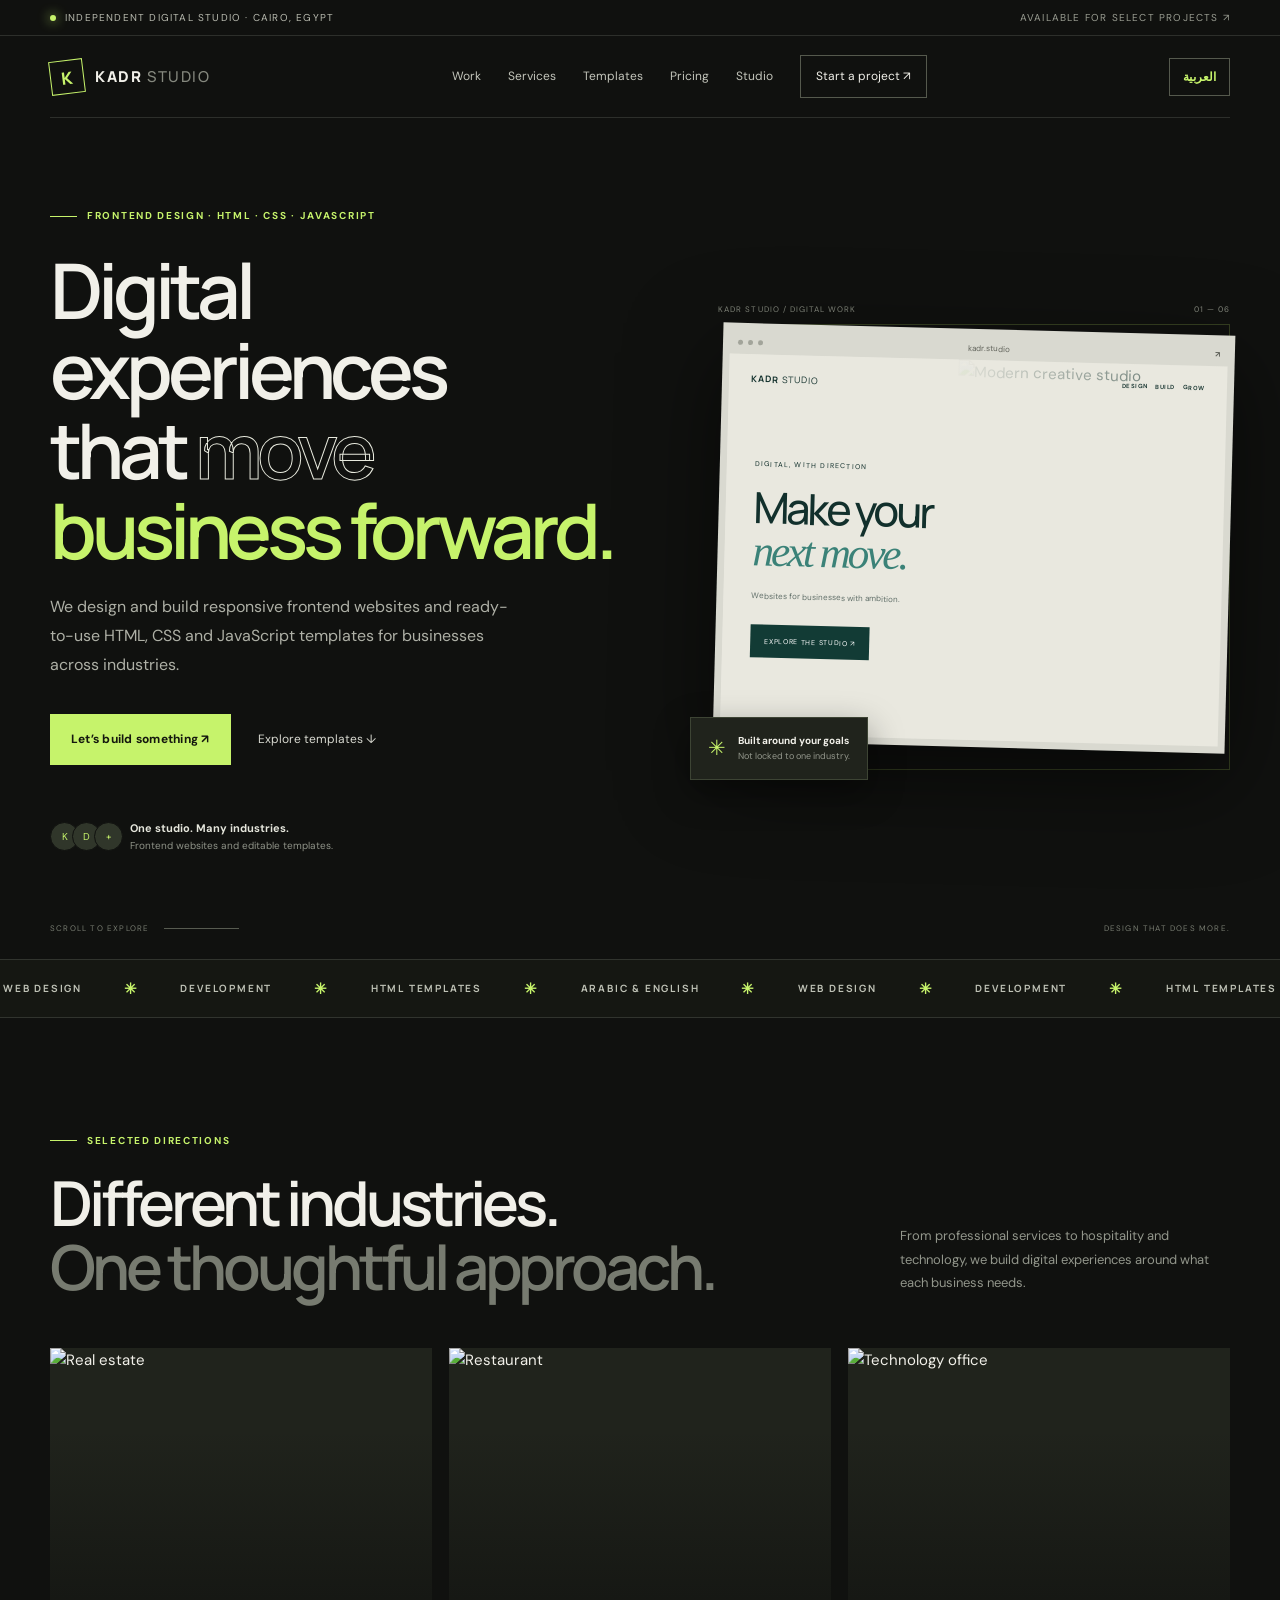
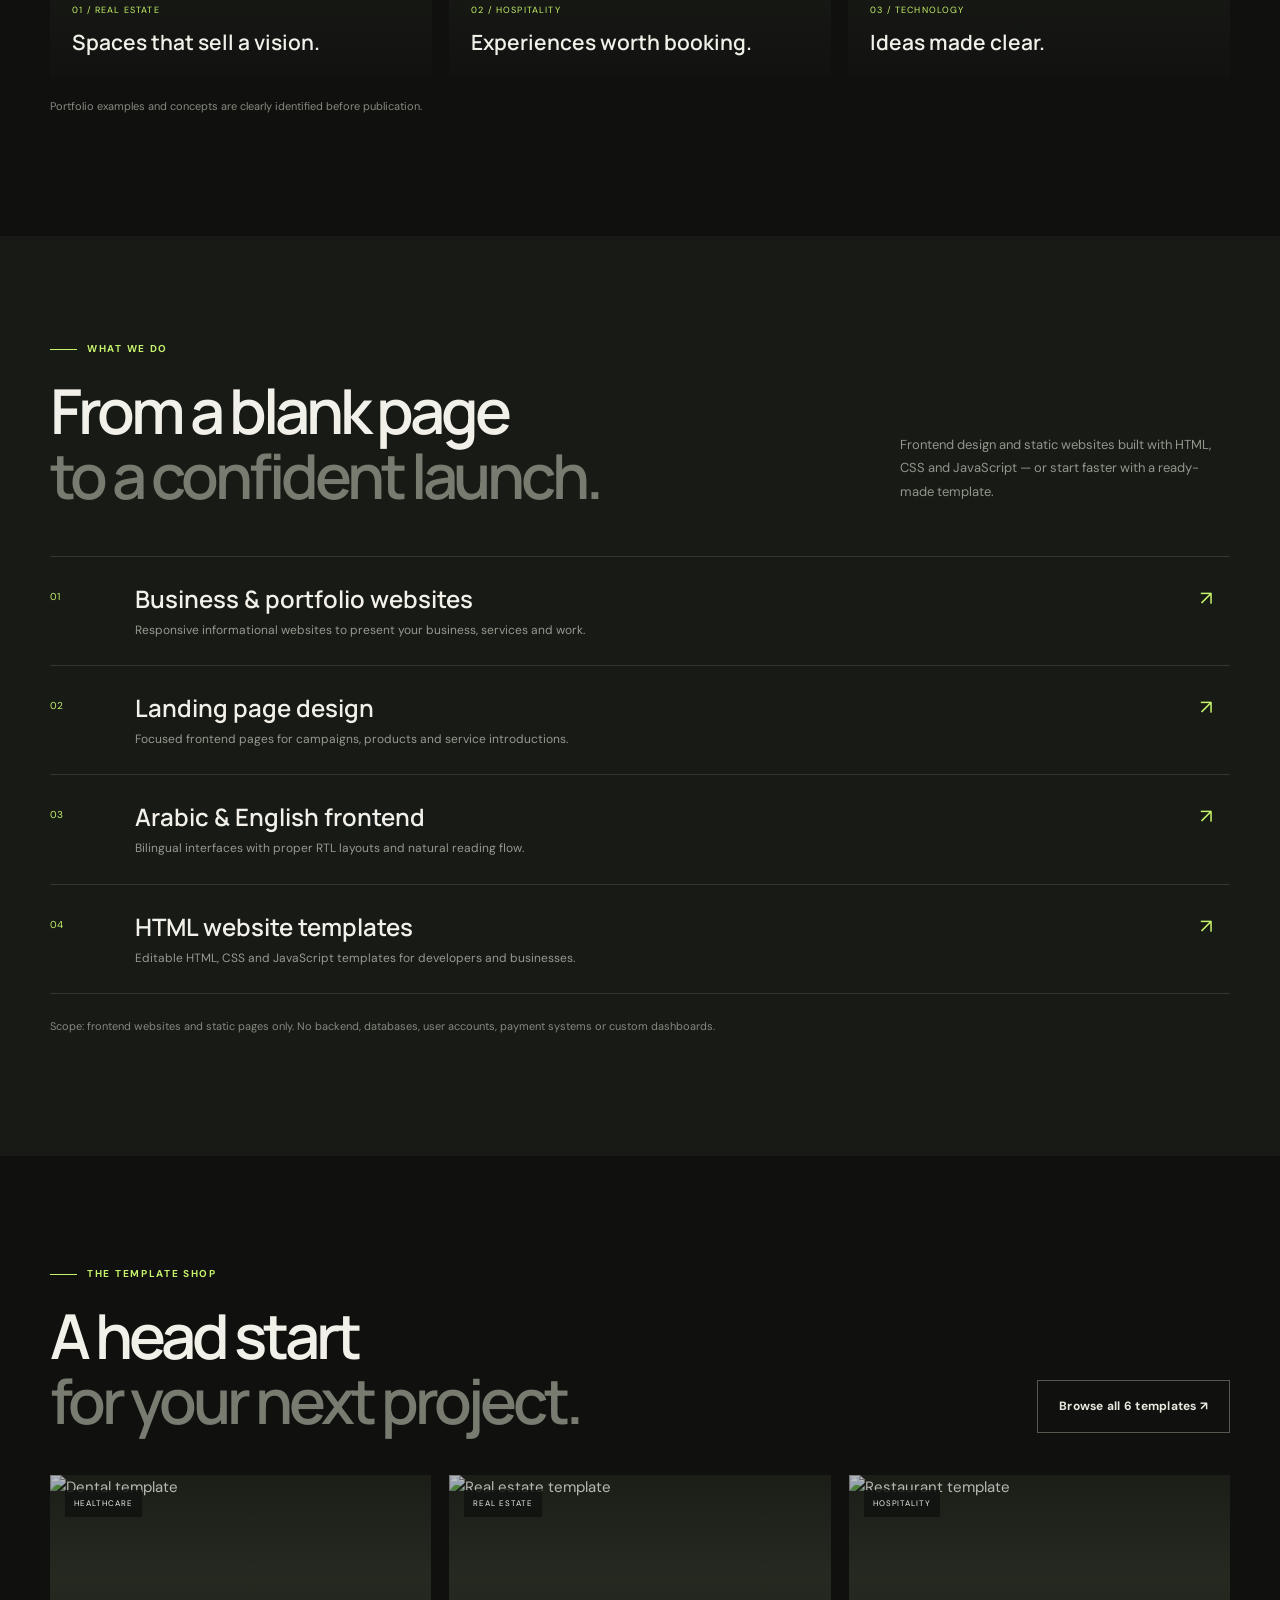
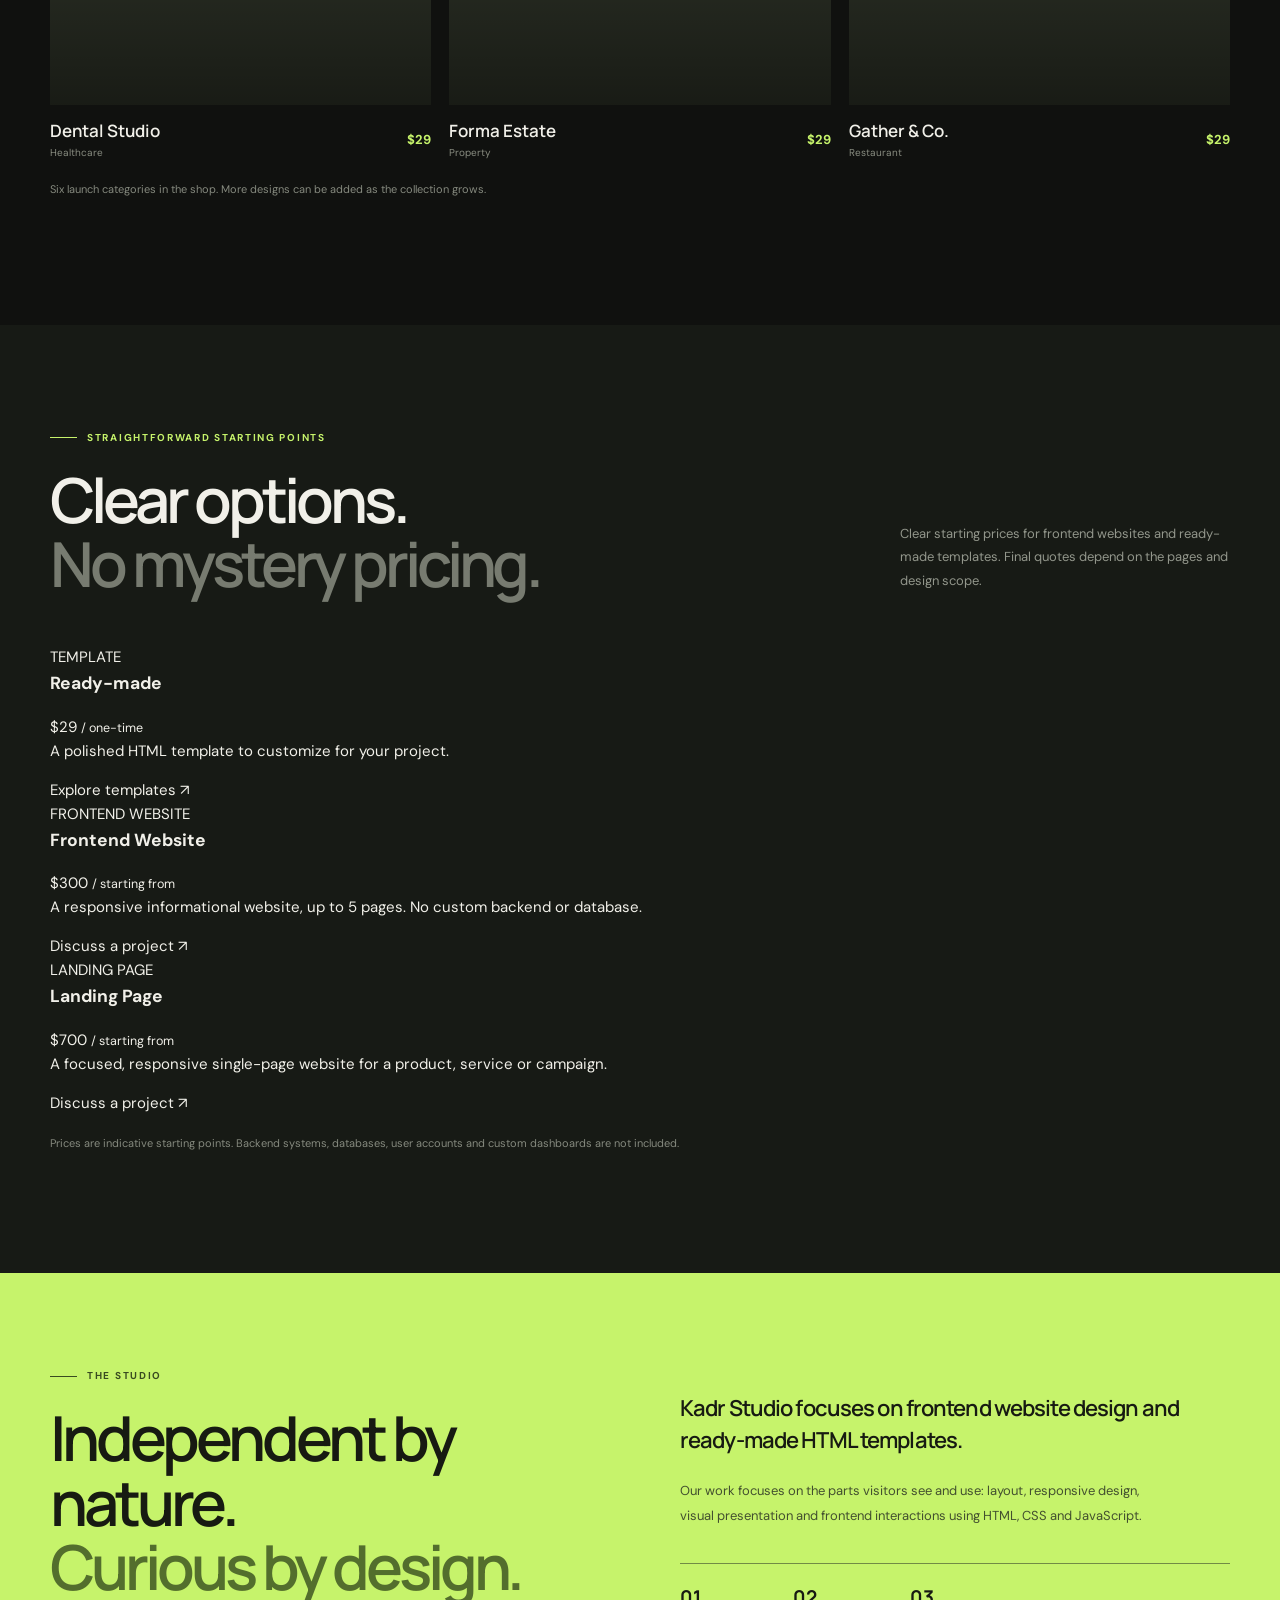
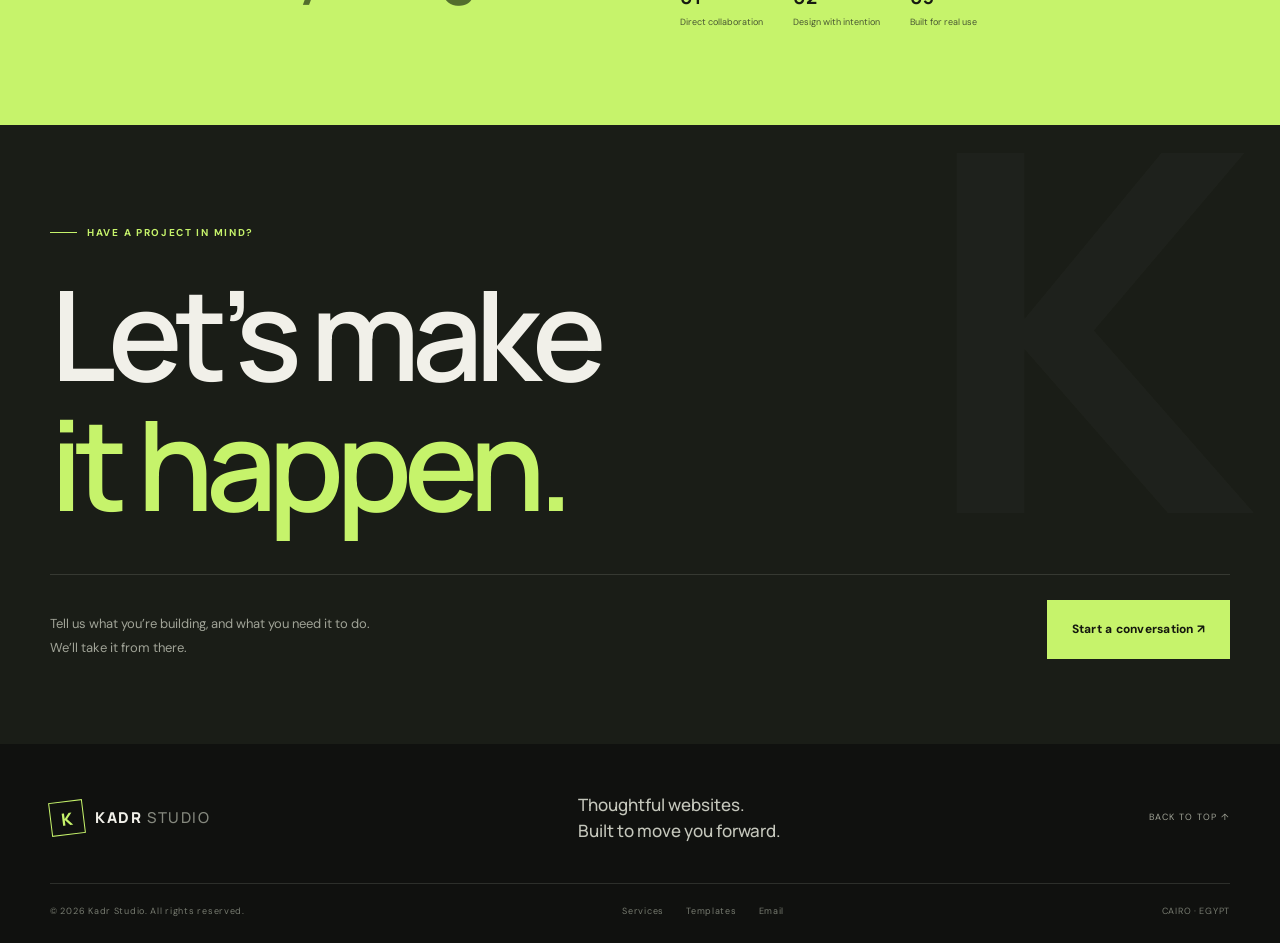
==== commit 47c90130: "Add files via upload" ====
--- a/index.html
+++ b/index.html
@@ -3,7 +3,7 @@
 <head>
 <meta charset="utf-8"><meta name="viewport" content="width=device-width,initial-scale=1">
 <meta name="theme-color" content="#10110f">
-<meta name="description" content="Kadr Studio — custom websites and premium templates for businesses across industries.">
+<meta name="description" content="Kadr Studio — frontend website design, HTML CSS JavaScript development and website templates.">
 <title>Kadr Studio — Websites & Templates</title>
 <link rel="preconnect" href="https://fonts.googleapis.com"><link rel="preconnect" href="https://fonts.gstatic.com" crossorigin>
 <link href="https://fonts.googleapis.com/css2?family=DM+Sans:wght@400;500;600;700&family=Manrope:wght@400;500;600;700;800&family=Cairo:wght@400;500;600;700;800&display=swap" rel="stylesheet">
@@ -20,7 +20,7 @@
 <main>
 <section class="hero section-wrap" id="top">
 <div class="hero-copy">
-<div class="eyebrow"><span class="eyebrow-line"></span><span data-i18n="eyebrow">Strategy · Design · Development</span></div>
+<div class="eyebrow"><span class="eyebrow-line"></span><span data-i18n="eyebrow">Frontend design · HTML · CSS · JavaScript</span></div>
 <h1 data-i18n="heroTitle">Digital experiences<br>that <span class="outline-word">move</span><br><span class="accent-word">business forward.</span></h1>
 <p class="hero-intro" data-i18n="heroText">We design and build distinctive websites and ready-to-use templates for ambitious businesses across industries.</p>
 <div class="hero-actions"><a class="button button-primary" href="#contact" data-i18n="heroCta">Let’s build something ↗</a><a class="text-link" href="templates.html" data-i18n="heroSecondary">Explore templates ↓</a></div>
@@ -50,7 +50,7 @@
 <article class="service-row"><span class="service-number">02</span><div><h3 data-i18n="service2Title">Website development</h3><p data-i18n="service2Text">Responsive, fast and maintainable websites built with care.</p></div><span class="service-arrow">↗</span></article>
 <article class="service-row"><span class="service-number">03</span><div><h3 data-i18n="service3Title">Arabic & English websites</h3><p data-i18n="service3Text">Bilingual experiences with proper RTL layouts and natural reading flow.</p></div><span class="service-arrow">↗</span></article>
 <article class="service-row"><span class="service-number">04</span><div><h3 data-i18n="service4Title">Premium templates</h3><p data-i18n="service4Text">Editable HTML, CSS and JavaScript starting points for developers and businesses.</p></div><span class="service-arrow">↗</span></article>
-</div></div></section>
+</div><p class="pricing-foot" style="margin-top:24px" data-i18n="scopeNote">Scope: frontend websites and static pages only. No backend, databases, user accounts, payment systems or custom dashboards.</p></div></section>
 <section class="templates-section section-wrap" id="templates">
 <div class="template-intro"><div><div class="eyebrow"><span class="eyebrow-line"></span><span data-i18n="shopEyebrow">The template shop</span></div><h2 data-i18n="shopTitle">A head start<br><span class="muted">for your next project.</span></h2></div><a class="button button-outline" href="templates.html" data-i18n="allTemplates">Browse all 6 templates ↗</a></div>
 <div class="template-grid preview-grid">
@@ -63,8 +63,8 @@
 <div class="section-heading"><div><div class="eyebrow"><span class="eyebrow-line"></span><span data-i18n="pricingEyebrow">Straightforward starting points</span></div><h2 data-i18n="pricingTitle">Clear options.<br><span class="muted">No mystery pricing.</span></h2></div><p data-i18n="pricingText">Starting prices help you plan. Final quotes depend on scope, content and functionality.</p></div>
 <div class="pricing-grid">
 <article class="price-card"><span class="price-label" data-i18n="price1Label">TEMPLATE</span><h3 data-i18n="price1Title">Ready-made</h3><div class="price">$29 <small data-i18n="oneTime">/ one-time</small></div><p data-i18n="price1Text">A polished HTML template to customize for your project.</p><a href="templates.html" class="price-link" data-i18n="price1Cta">Explore templates ↗</a></article>
-<article class="price-card featured"><span class="price-label" data-i18n="price2Label">CUSTOM WEBSITE</span><h3>Launch</h3><div class="price">$300 <small data-i18n="starting">/ starting from</small></div><p data-i18n="price2Text">A focused website for a small business, with up to 5 pages.</p><a href="#contact" class="price-link" data-i18n="price2Cta">Discuss a project ↗</a></article>
-<article class="price-card"><span class="price-label" data-i18n="price3Label">GROWTH</span><h3>Growth</h3><div class="price">$700 <small data-i18n="starting">/ starting from</small></div><p data-i18n="price3Text">A larger website with up to 10 pages and expanded functionality.</p><a href="#contact" class="price-link" data-i18n="price3Cta">Discuss a project ↗</a></article>
+<article class="price-card featured"><span class="price-label" data-i18n="price2Label">CUSTOM WEBSITE</span><h3 data-i18n="price2Title">Frontend Website</h3><div class="price">$300 <small data-i18n="starting">/ starting from</small></div><p data-i18n="price2Text">A focused website for a small business, with up to 5 pages.</p><a href="#contact" class="price-link" data-i18n="price2Cta">Discuss a project ↗</a></article>
+<article class="price-card"><span class="price-label" data-i18n="price3Label">GROWTH</span><h3 data-i18n="price3Title">Landing Page</h3><div class="price">$700 <small data-i18n="starting">/ starting from</small></div><p data-i18n="price3Text">A larger website with up to 10 pages and expanded functionality.</p><a href="#contact" class="price-link" data-i18n="price3Cta">Discuss a project ↗</a></article>
 </div><p class="pricing-foot" data-i18n="pricingFoot">Optional ongoing care starts at $40/month. Scope and availability are confirmed before any commitment.</p>
 </div></section>
 <section class="studio-section" id="studio"><div class="section-wrap studio-grid"><div><div class="eyebrow"><span class="eyebrow-line"></span><span data-i18n="studioEyebrow">The studio</span></div><h2 data-i18n="studioTitle">Independent by nature.<br><span class="accent-word">Curious by design.</span></h2></div><div class="studio-copy"><p class="studio-lead" data-i18n="studioLead">Kadr Studio creates digital foundations for businesses across different industries.</p><p data-i18n="studioText">We believe good websites should feel considered, work beautifully and make the next step obvious. No one-size-fits-all thinking — just thoughtful design and practical development.</p><div class="studio-facts"><div><strong>01</strong><span data-i18n="fact1">Direct collaboration</span></div><div><strong>02</strong><span data-i18n="fact2">Design with intention</span></div><div><strong>03</strong><span data-i18n="fact3">Built for real use</span></div></div></div></div></section>
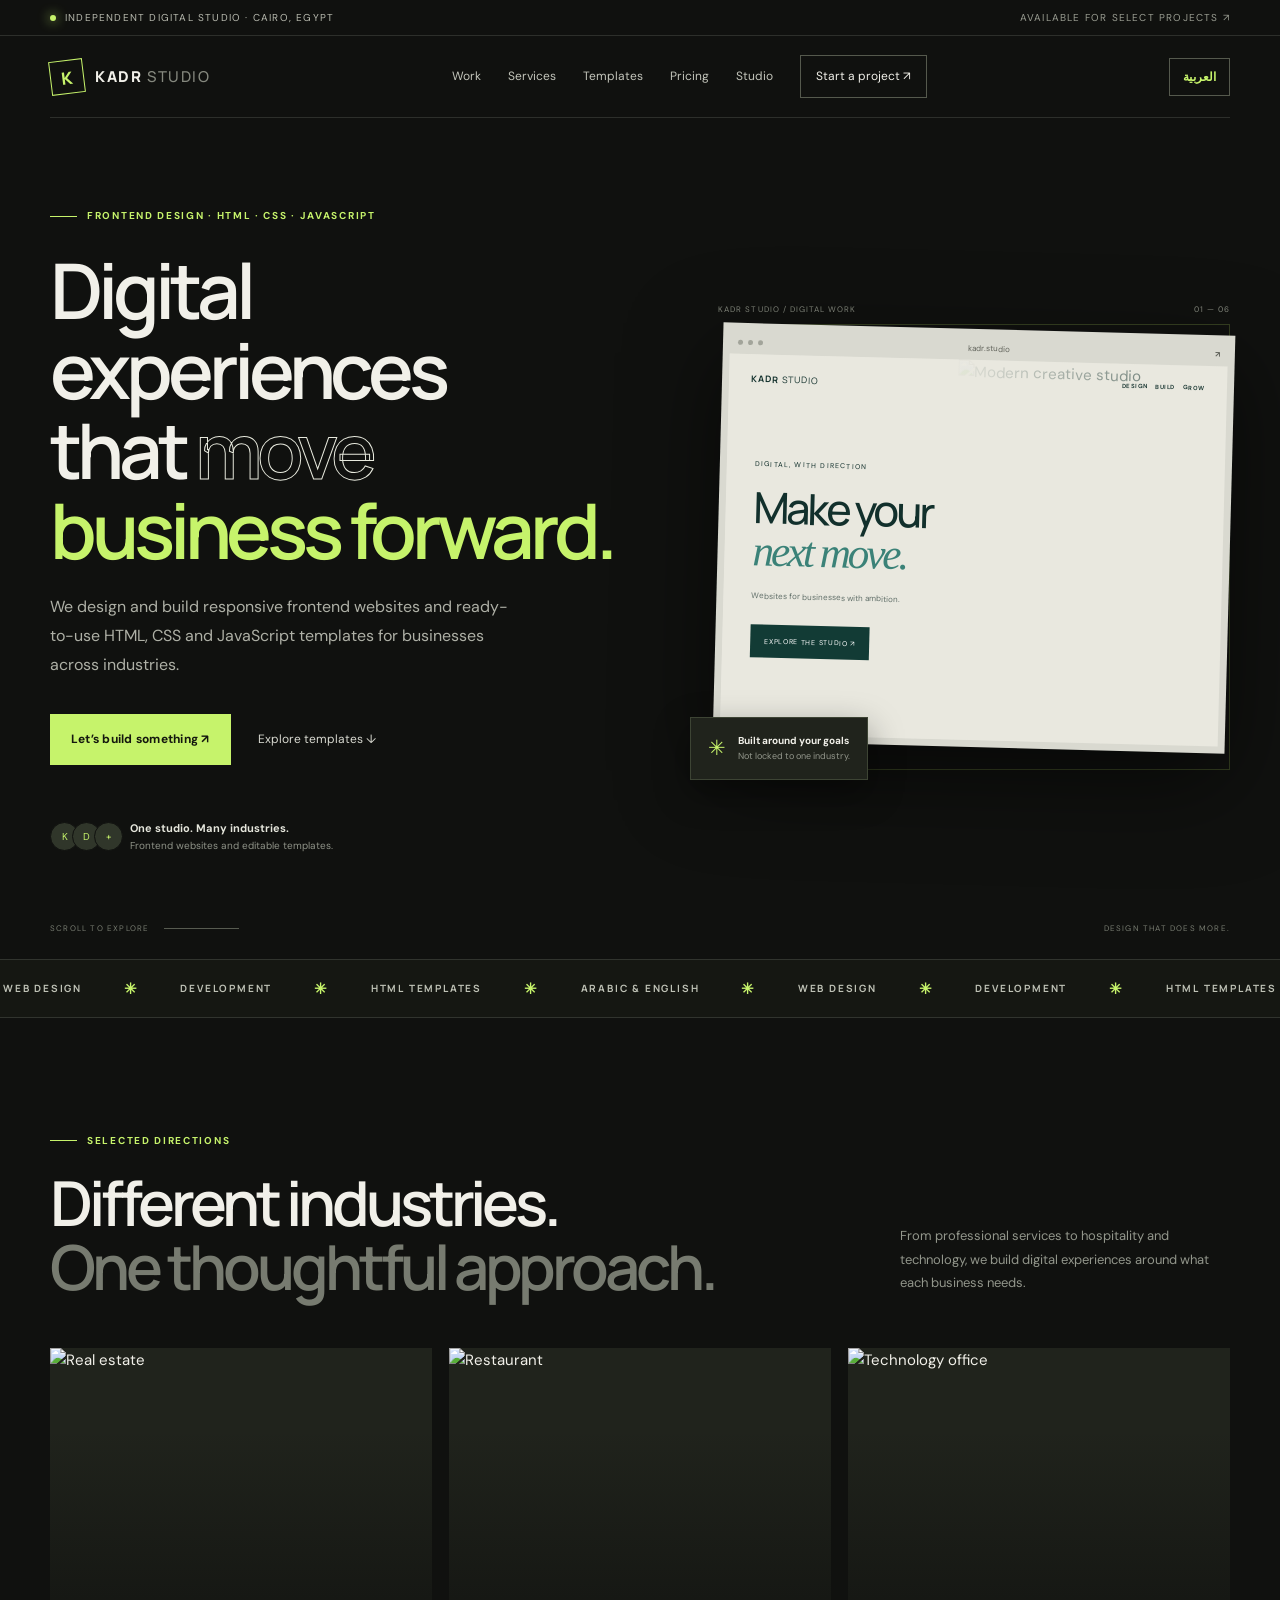
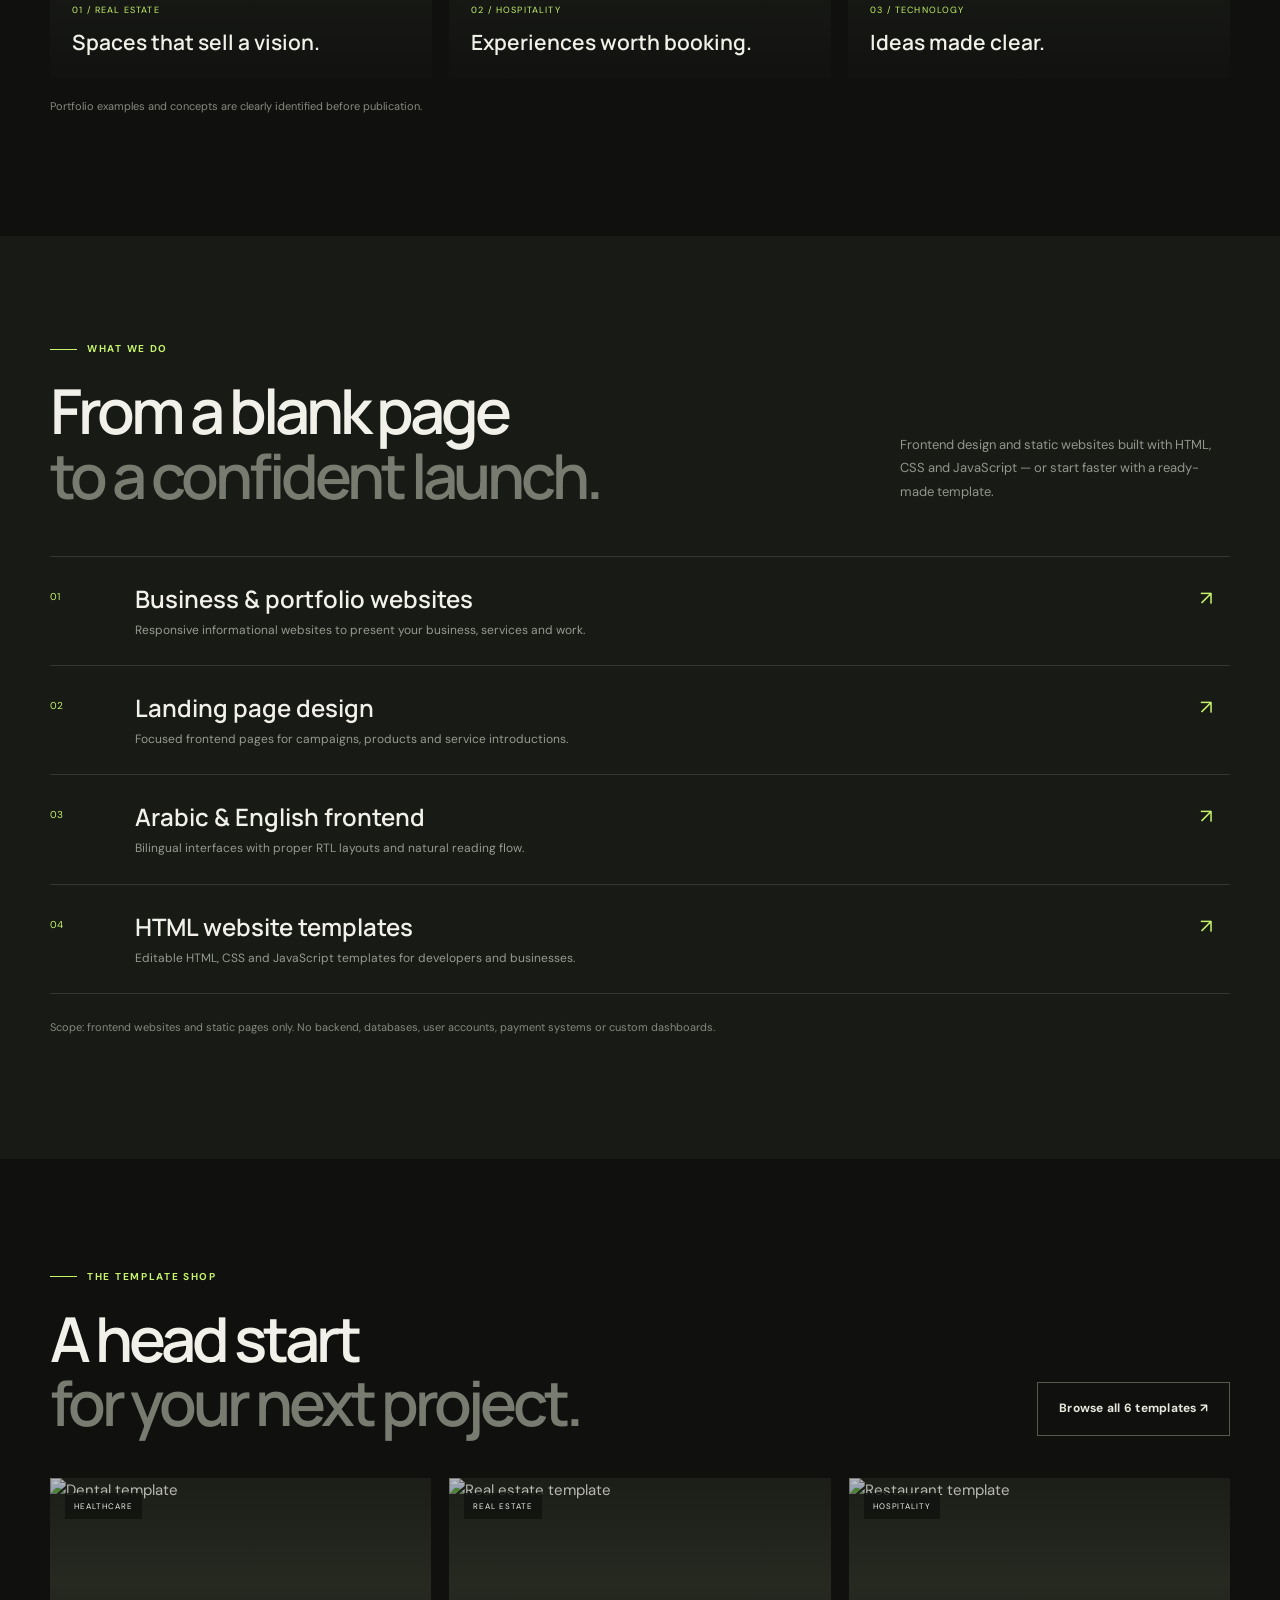
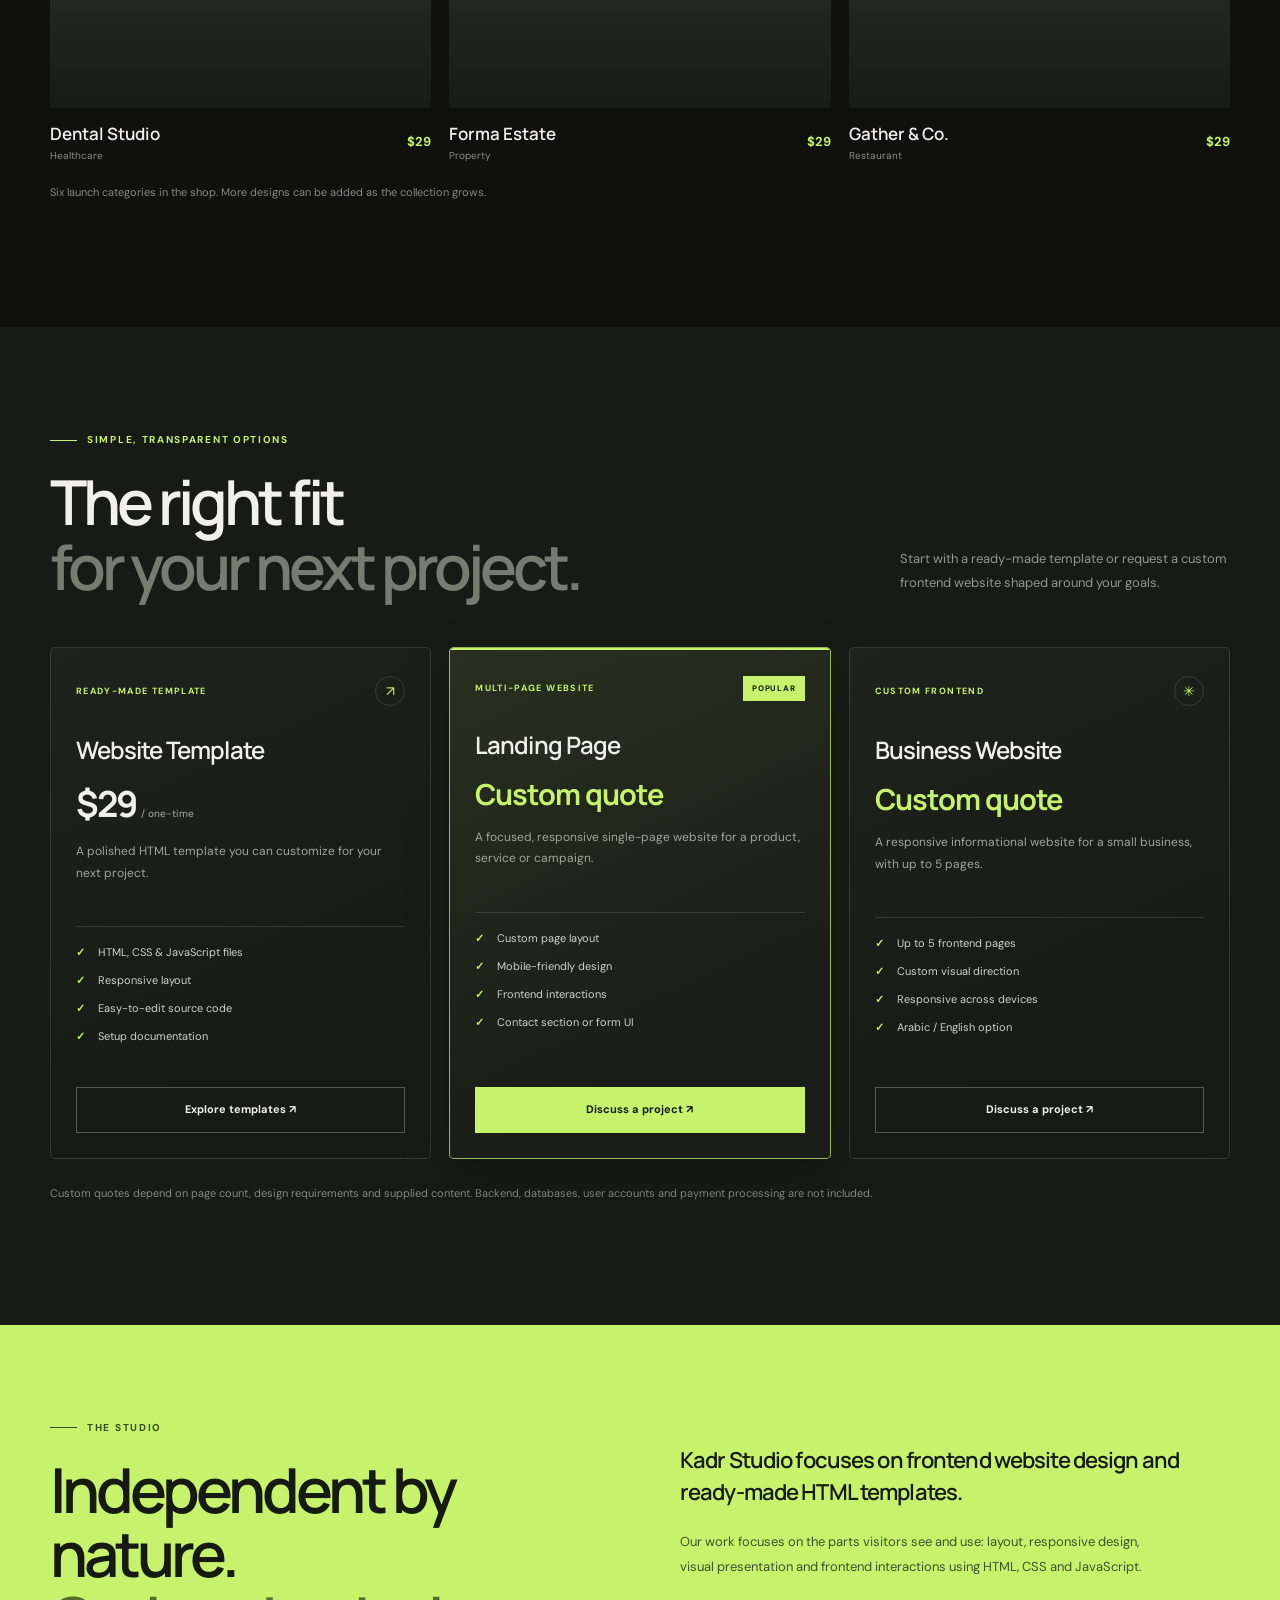
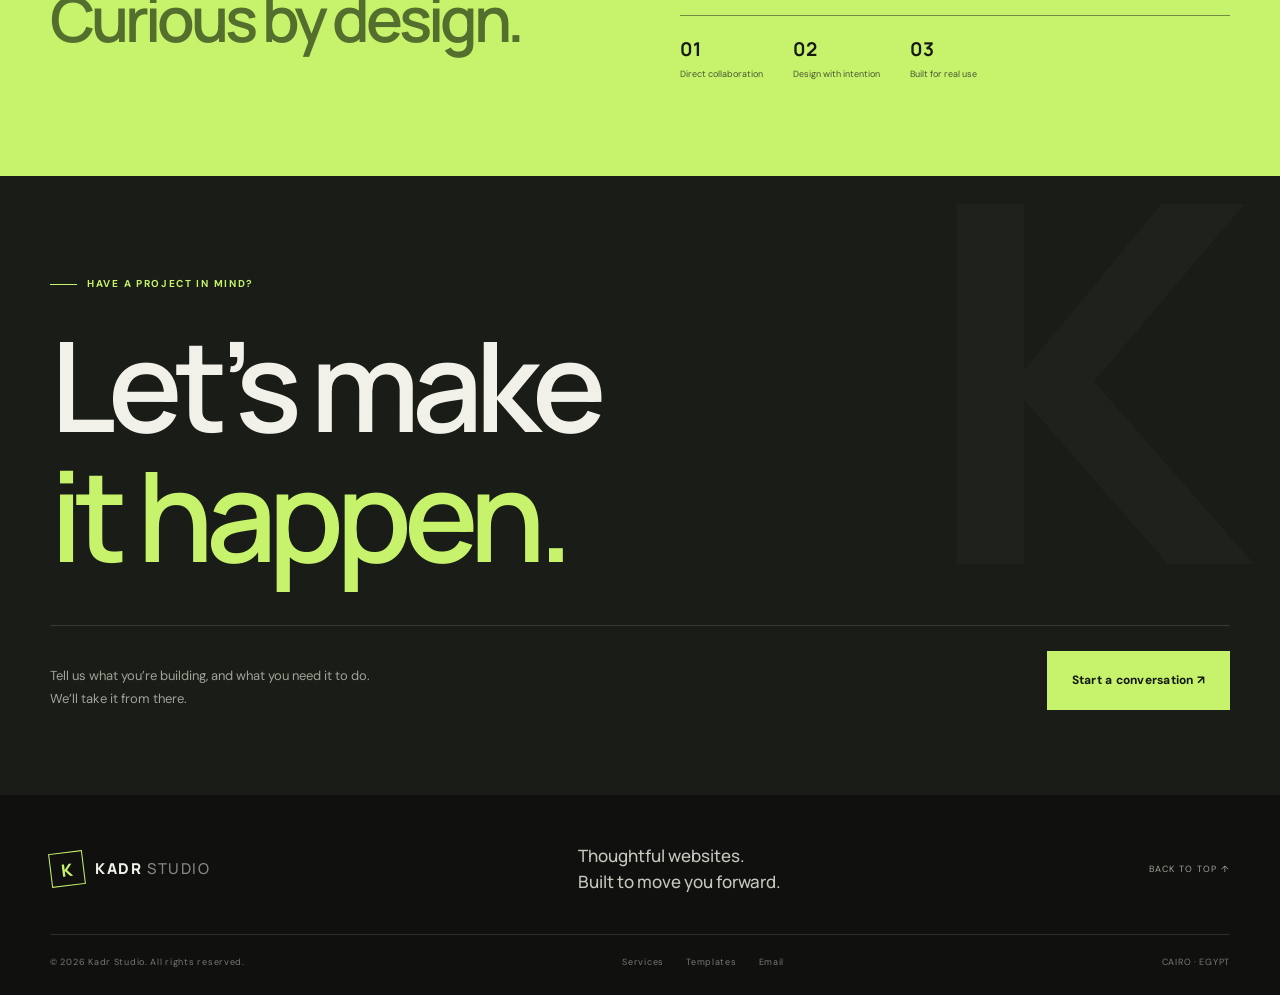
==== commit 8e27a0d4: "Add files via upload" ====
--- a/index.html
+++ b/index.html
@@ -61,11 +61,32 @@
 </section>
 <section class="pricing-section" id="pricing"><div class="section-wrap">
 <div class="section-heading"><div><div class="eyebrow"><span class="eyebrow-line"></span><span data-i18n="pricingEyebrow">Straightforward starting points</span></div><h2 data-i18n="pricingTitle">Clear options.<br><span class="muted">No mystery pricing.</span></h2></div><p data-i18n="pricingText">Starting prices help you plan. Final quotes depend on scope, content and functionality.</p></div>
-<div class="pricing-grid">
-<article class="price-card"><span class="price-label" data-i18n="price1Label">TEMPLATE</span><h3 data-i18n="price1Title">Ready-made</h3><div class="price">$29 <small data-i18n="oneTime">/ one-time</small></div><p data-i18n="price1Text">A polished HTML template to customize for your project.</p><a href="templates.html" class="price-link" data-i18n="price1Cta">Explore templates ↗</a></article>
-<article class="price-card featured"><span class="price-label" data-i18n="price2Label">CUSTOM WEBSITE</span><h3 data-i18n="price2Title">Frontend Website</h3><div class="price">$300 <small data-i18n="starting">/ starting from</small></div><p data-i18n="price2Text">A focused website for a small business, with up to 5 pages.</p><a href="#contact" class="price-link" data-i18n="price2Cta">Discuss a project ↗</a></article>
-<article class="price-card"><span class="price-label" data-i18n="price3Label">GROWTH</span><h3 data-i18n="price3Title">Landing Page</h3><div class="price">$700 <small data-i18n="starting">/ starting from</small></div><p data-i18n="price3Text">A larger website with up to 10 pages and expanded functionality.</p><a href="#contact" class="price-link" data-i18n="price3Cta">Discuss a project ↗</a></article>
-</div><p class="pricing-foot" data-i18n="pricingFoot">Optional ongoing care starts at $40/month. Scope and availability are confirmed before any commitment.</p>
+ <div class="pricing-grid">
+ <article class="price-card">
+  <div class="price-card-top"><span class="price-label" data-i18n="price1Label">READY-MADE TEMPLATE</span><span class="price-icon" aria-hidden="true">↗</span></div>
+  <h3 data-i18n="price1Title">Website Template</h3>
+  <div class="price">$29 <small data-i18n="oneTime">/ one-time</small></div>
+  <p data-i18n="price1Text">A polished HTML template you can customize for your next project.</p>
+  <ul class="price-features"><li data-i18n="featureTemplate1">HTML, CSS & JavaScript files</li><li data-i18n="featureTemplate2">Responsive layout</li><li data-i18n="featureTemplate3">Easy-to-edit source code</li><li data-i18n="featureTemplate4">Setup documentation</li></ul>
+  <a href="templates.html" class="price-link" data-i18n="price1Cta">Explore templates ↗</a>
+ </article>
+ <article class="price-card featured">
+  <div class="price-card-top"><span class="price-label" data-i18n="price2Label">CUSTOM FRONTEND</span><span class="price-badge" data-i18n="popular">POPULAR</span></div>
+  <h3 data-i18n="price3Title">Landing Page</h3>
+  <div class="price price-custom" data-i18n="customQuote">Custom quote</div>
+  <p data-i18n="price3Text">A focused, responsive single-page website for a product, service or campaign.</p>
+  <ul class="price-features"><li data-i18n="featureLanding1">Custom page layout</li><li data-i18n="featureLanding2">Mobile-friendly design</li><li data-i18n="featureLanding3">Frontend interactions</li><li data-i18n="featureLanding4">Contact section or form UI</li></ul>
+  <a href="#contact" class="price-link" data-i18n="price3Cta">Discuss a project ↗</a>
+ </article>
+ <article class="price-card">
+  <div class="price-card-top"><span class="price-label" data-i18n="price3Label">MULTI-PAGE WEBSITE</span><span class="price-icon" aria-hidden="true">✳</span></div>
+  <h3 data-i18n="price2Title">Business Website</h3>
+  <div class="price price-custom" data-i18n="customQuote">Custom quote</div>
+  <p data-i18n="price2Text">A responsive informational website for a small business, with up to 5 pages.</p>
+  <ul class="price-features"><li data-i18n="featureBusiness1">Up to 5 frontend pages</li><li data-i18n="featureBusiness2">Custom visual direction</li><li data-i18n="featureBusiness3">Responsive across devices</li><li data-i18n="featureBusiness4">Arabic / English option</li></ul>
+  <a href="#contact" class="price-link" data-i18n="price2Cta">Discuss a project ↗</a>
+ </article>
+ </div><p class="pricing-foot" data-i18n="pricingFoot">Custom quotes depend on page count, design requirements and supplied content. Backend, databases, user accounts and payment processing are not included.</p>
 </div></section>
 <section class="studio-section" id="studio"><div class="section-wrap studio-grid"><div><div class="eyebrow"><span class="eyebrow-line"></span><span data-i18n="studioEyebrow">The studio</span></div><h2 data-i18n="studioTitle">Independent by nature.<br><span class="accent-word">Curious by design.</span></h2></div><div class="studio-copy"><p class="studio-lead" data-i18n="studioLead">Kadr Studio creates digital foundations for businesses across different industries.</p><p data-i18n="studioText">We believe good websites should feel considered, work beautifully and make the next step obvious. No one-size-fits-all thinking — just thoughtful design and practical development.</p><div class="studio-facts"><div><strong>01</strong><span data-i18n="fact1">Direct collaboration</span></div><div><strong>02</strong><span data-i18n="fact2">Design with intention</span></div><div><strong>03</strong><span data-i18n="fact3">Built for real use</span></div></div></div></div></section>
 <section class="contact-section" id="contact"><div class="section-wrap contact-inner"><div class="eyebrow"><span class="eyebrow-line"></span><span data-i18n="contactEyebrow">Have a project in mind?</span></div><h2 data-i18n="contactTitle">Let’s make<br><span class="accent-word">it happen.</span></h2><div class="contact-bottom"><p data-i18n="contactText">Tell us what you’re building, and what you need it to do.<br>We’ll take it from there.</p><a class="button button-primary button-large" href="mailto:hello@kadr.studio" data-i18n="contactCta">Start a conversation ↗</a></div></div></section>
--- a/styles.css
+++ b/styles.css
@@ -7,3 +7,31 @@
 body.arabic .section-heading>p,body.arabic .hero-intro,body.arabic .shop-intro,body.arabic .service-row p,body.arabic .shop-card p{line-height:1.9}
 body.arabic .shop-card-bottom,.arabic .template-details{direction:rtl}
 @media(prefers-reduced-motion:reduce){*,*:before,*:after{scroll-behavior:auto!important;transition:none!important}}
+
+
+/* Pricing cards — refined studio package layout */
+.pricing-grid{display:grid;grid-template-columns:repeat(3,minmax(0,1fr));gap:18px;align-items:stretch}
+.price-card{position:relative;display:flex;flex-direction:column;min-width:0;min-height:100%;padding:28px 25px 25px;background:linear-gradient(155deg,#20231c 0%,#171a15 72%);border:1px solid rgba(240,241,230,.13);border-radius:5px;overflow:hidden;transition:transform .3s,border-color .3s,box-shadow .3s}
+.price-card:hover{transform:translateY(-7px);border-color:rgba(198,243,107,.48);box-shadow:0 22px 55px #0005}
+.price-card.featured{border-color:rgba(198,243,107,.72);background:linear-gradient(155deg,#293020 0%,#1a1d17 75%);box-shadow:0 18px 50px #0003}
+.price-card.featured:before{content:"";position:absolute;inset:0 0 auto;height:2px;background:var(--accent)}
+.price-card-top{display:flex;align-items:center;justify-content:space-between;gap:10px;margin-bottom:27px}
+.price-label{font-size:9px;letter-spacing:.15em;font-weight:700;color:var(--accent)}
+.price-icon{display:grid;place-items:center;width:30px;height:30px;border:1px solid var(--line);border-radius:50%;color:var(--accent);font-size:14px}
+.price-badge{padding:6px 9px;background:var(--accent);color:#171a12;font-size:8px;font-weight:800;letter-spacing:.1em}
+.price-card h3{font:600 24px var(--display);letter-spacing:-.04em;margin:0 0 13px}
+.price-card .price{font:700 clamp(27px,3vw,36px) var(--display);letter-spacing:-.055em;color:var(--text);margin-bottom:13px}
+.price-card .price small{font:500 10px var(--font);letter-spacing:0;color:var(--muted)}
+.price-card .price-custom{font-size:clamp(22px,2.5vw,29px);color:var(--accent);letter-spacing:-.035em}
+.price-card>p{font-size:12px;line-height:1.8;color:#a1a598;min-height:66px;margin:0 0 19px}
+.price-features{list-style:none;padding:17px 0 20px;margin:0 0 22px;border-top:1px solid var(--line);display:grid;gap:11px}
+.price-features li{position:relative;padding-inline-start:22px;color:#d0d2c8;font-size:11px;line-height:1.55}
+.price-features li:before{content:"✓";position:absolute;inset-inline-start:0;color:var(--accent);font-weight:700}
+.price-link{display:flex;align-items:center;justify-content:center;gap:8px;margin-top:auto;padding:13px 15px;border:1px solid #55594d;color:var(--text);font-size:11px;font-weight:700;transition:.25s}
+.price-link:hover,.price-card.featured .price-link{background:var(--accent);border-color:var(--accent);color:#171a12}
+.pricing-foot{max-width:850px;line-height:1.8;margin-top:25px}
+body.arabic .price-card h3{font-family:'Cairo',sans-serif;letter-spacing:0}
+body.arabic .price-label{letter-spacing:0}
+body.arabic .price-card>p,body.arabic .price-features li{line-height:1.9}
+@media(max-width:900px){.pricing-grid{grid-template-columns:repeat(2,minmax(0,1fr))}.price-card:last-child{grid-column:1/-1}}
+@media(max-width:650px){.pricing-grid{grid-template-columns:1fr}.price-card:last-child{grid-column:auto}.price-card{padding:25px 21px}.price-card>p{min-height:0}.price-card h3{font-size:22px}}
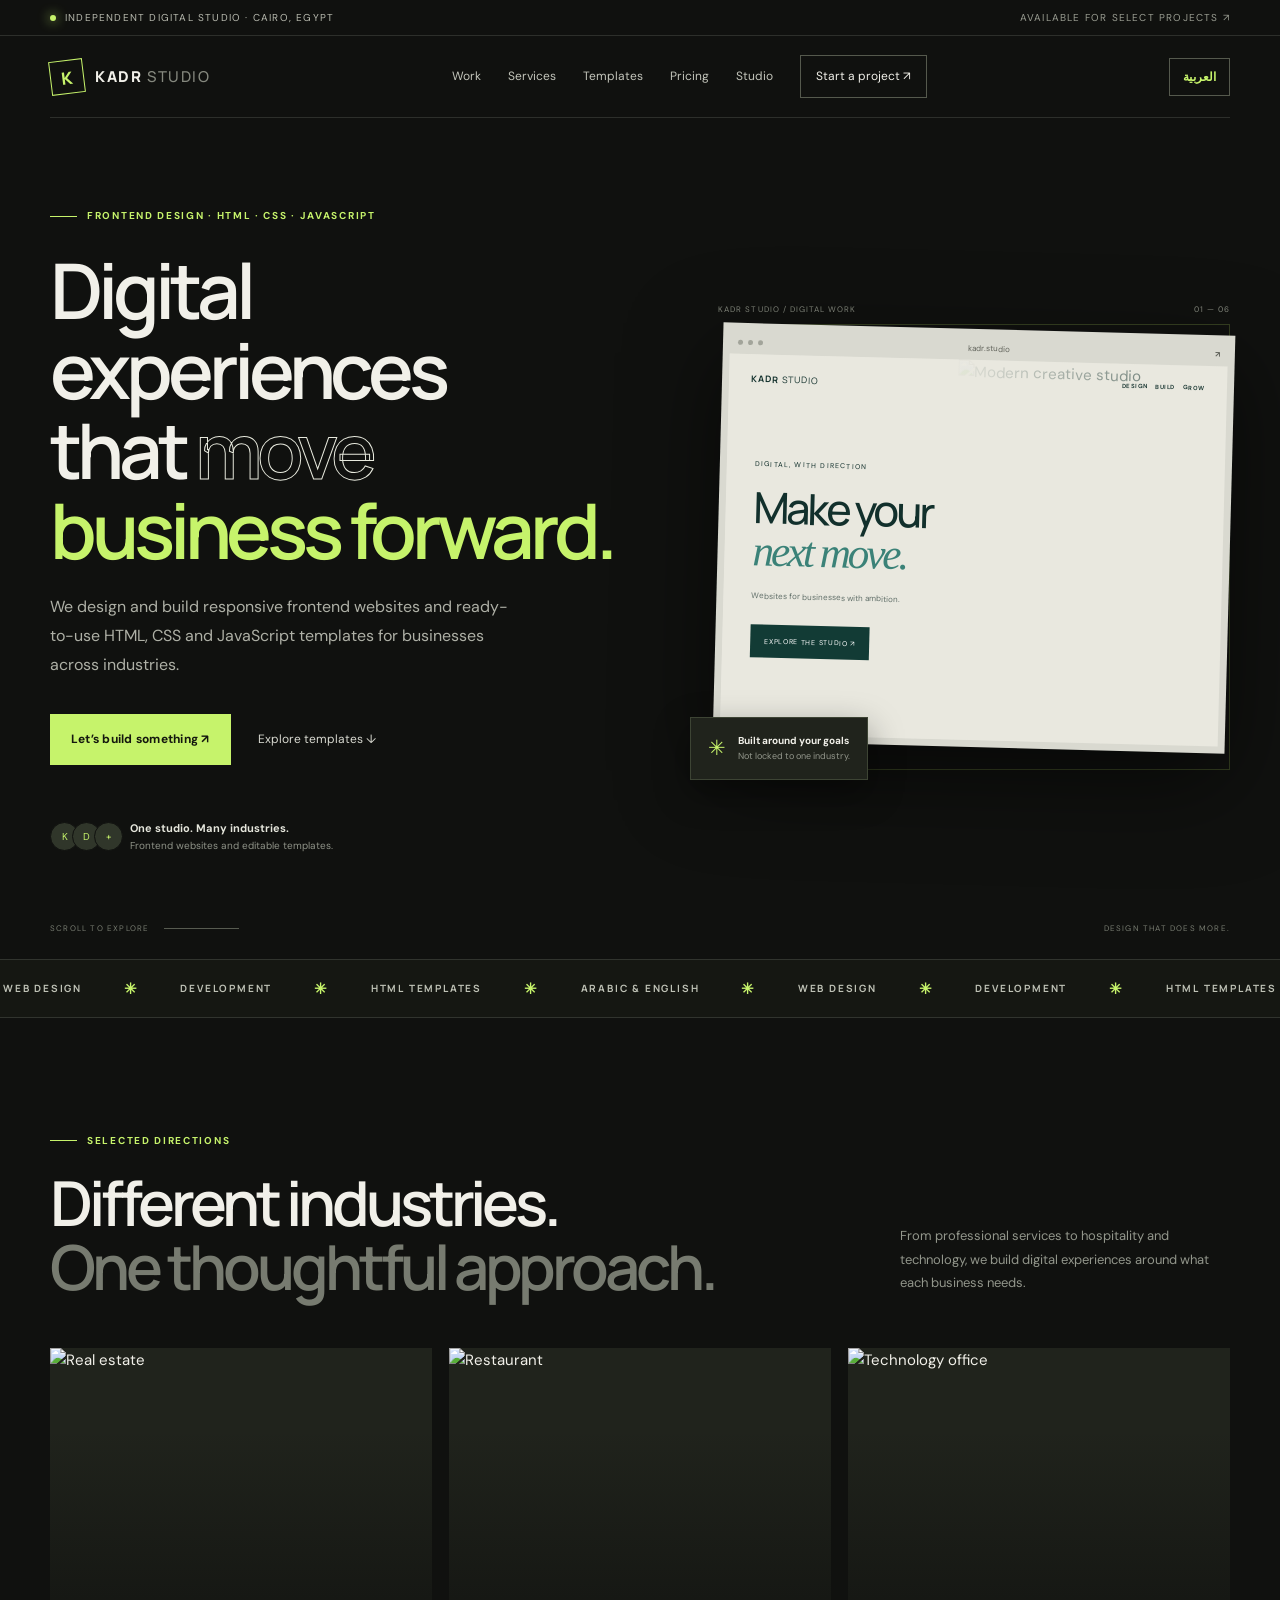
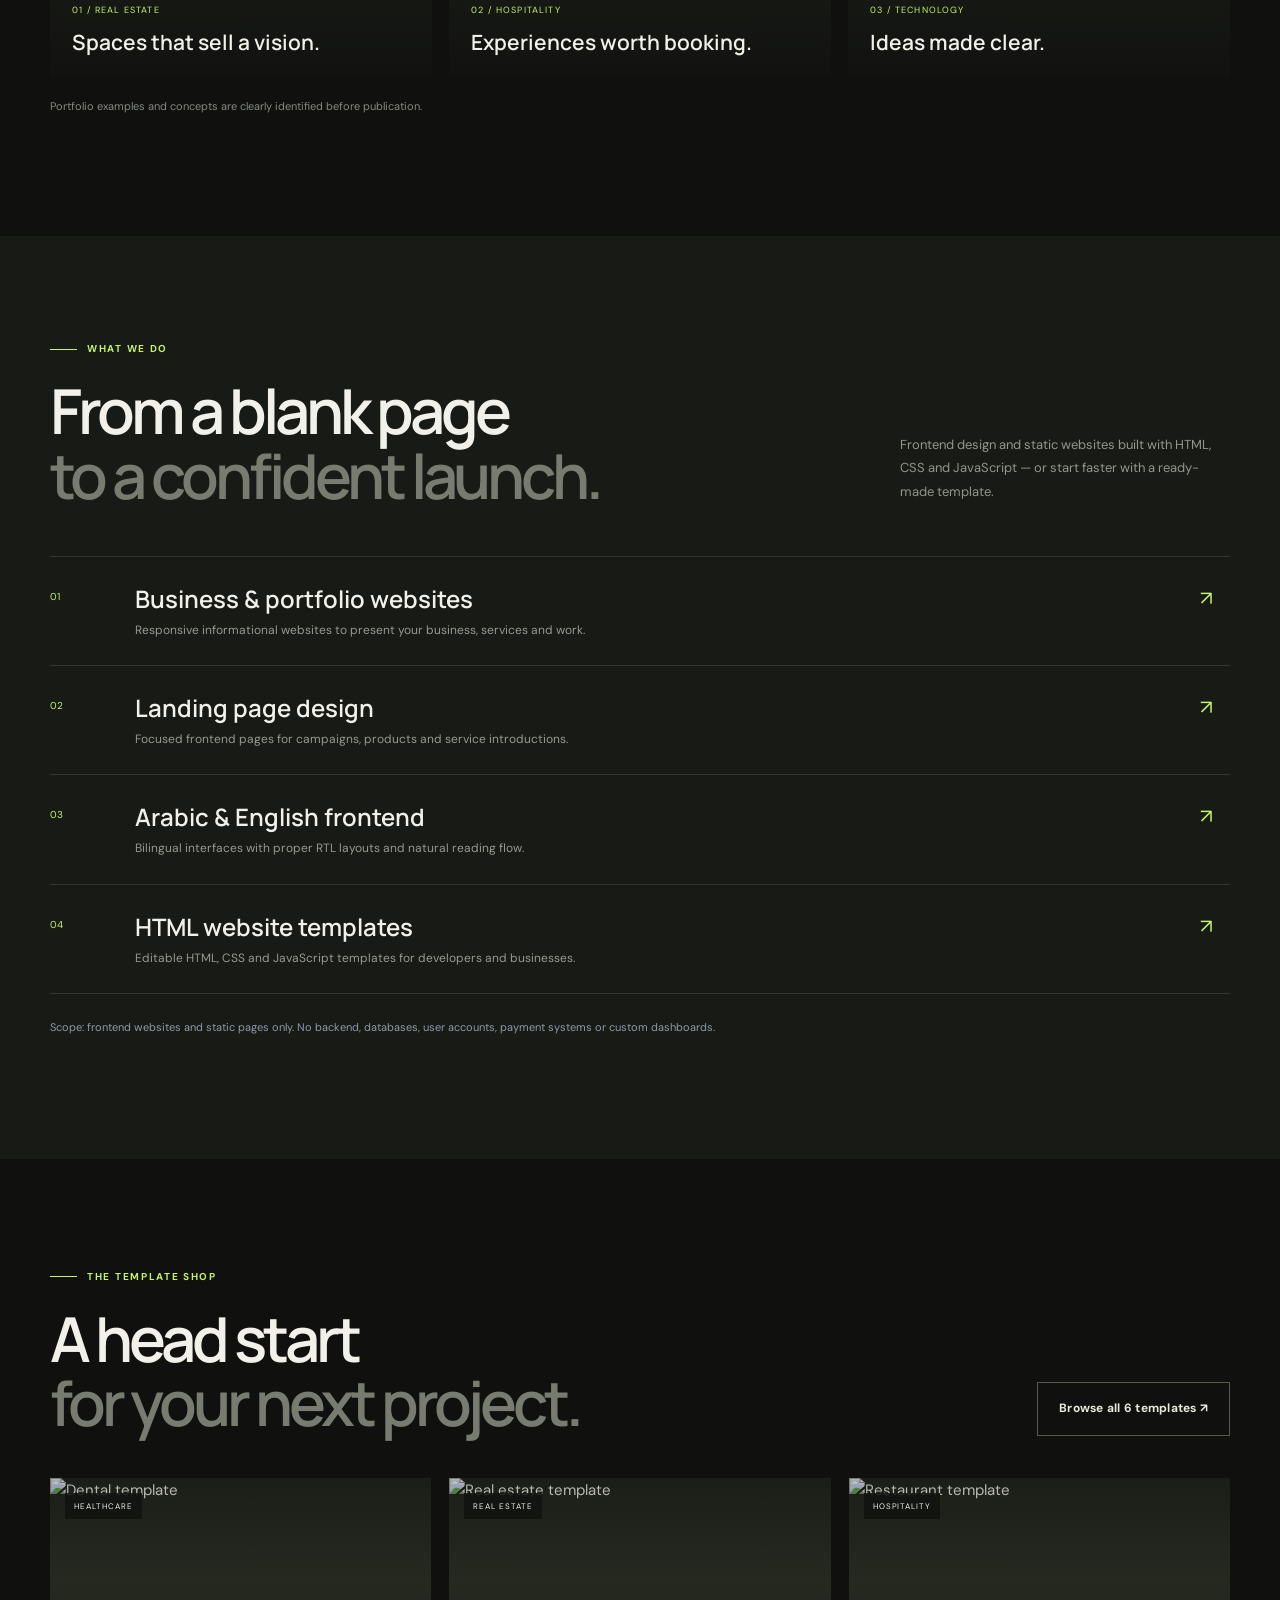
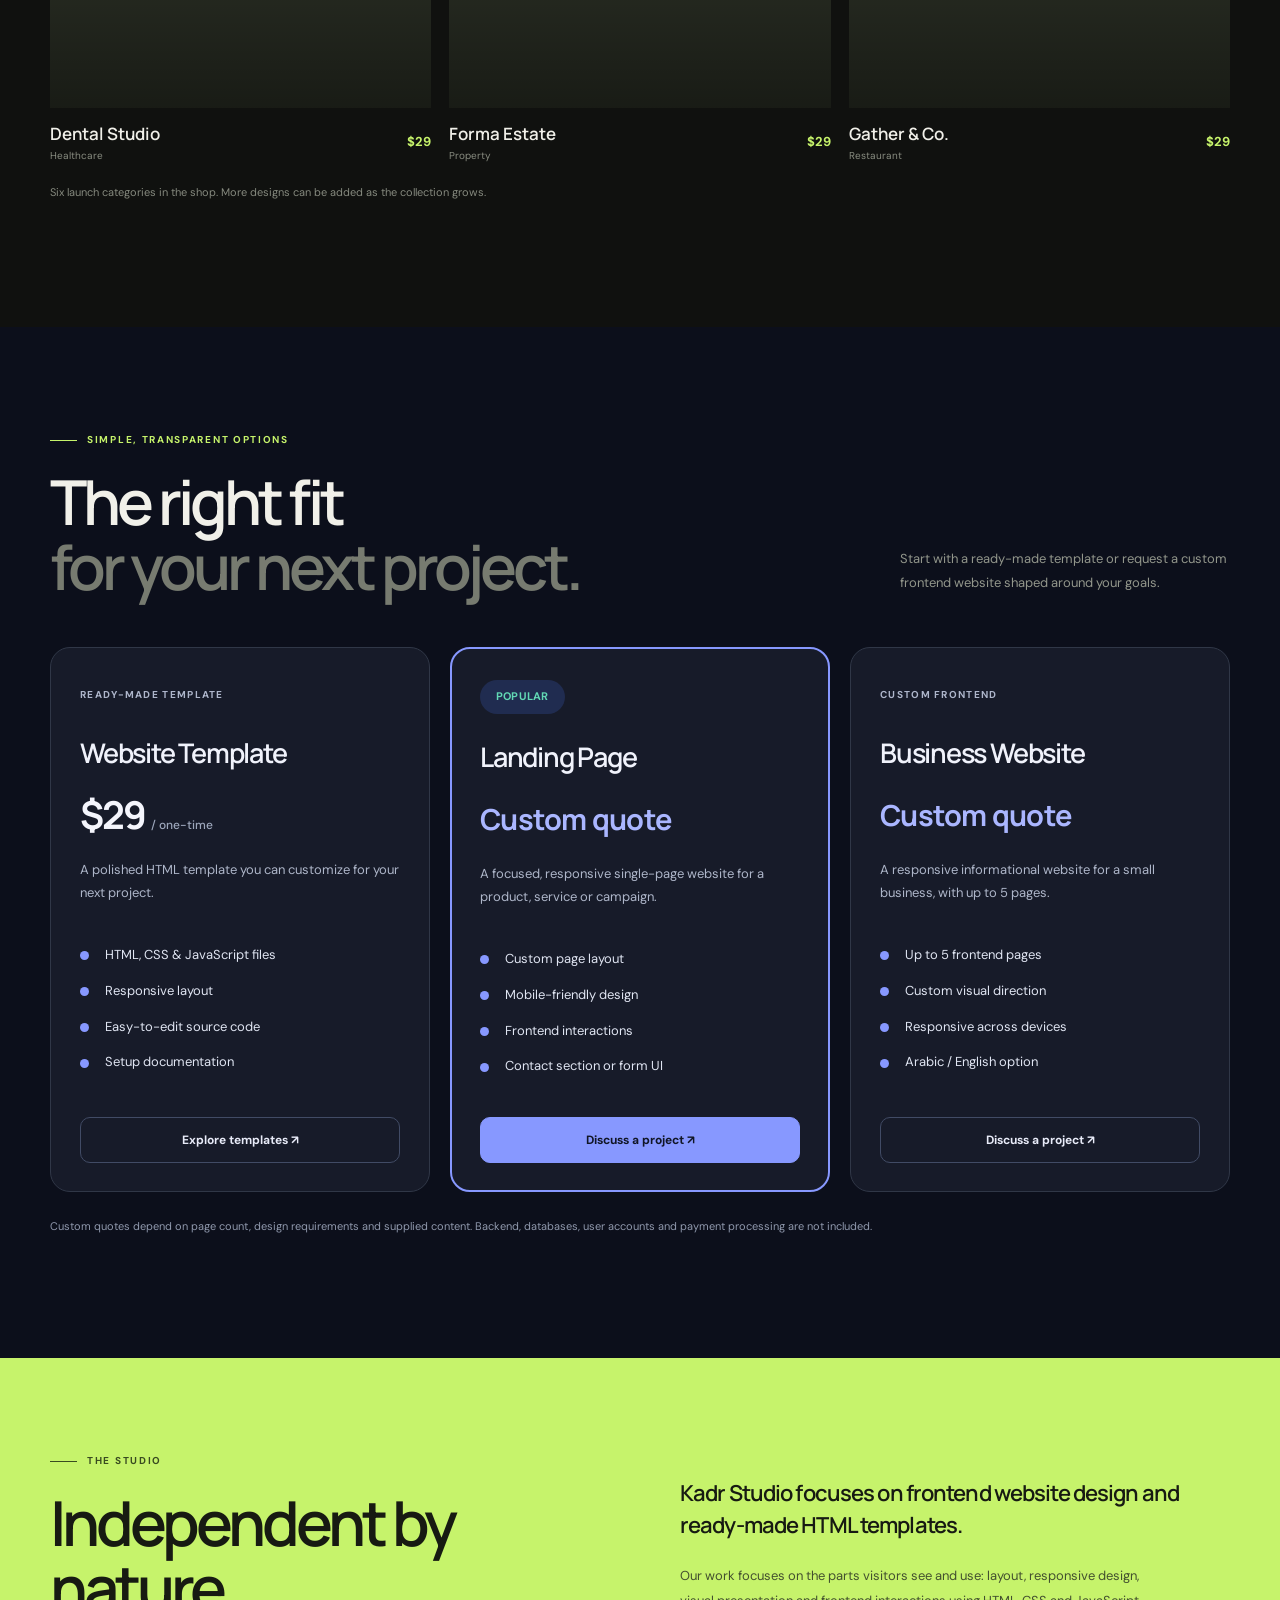
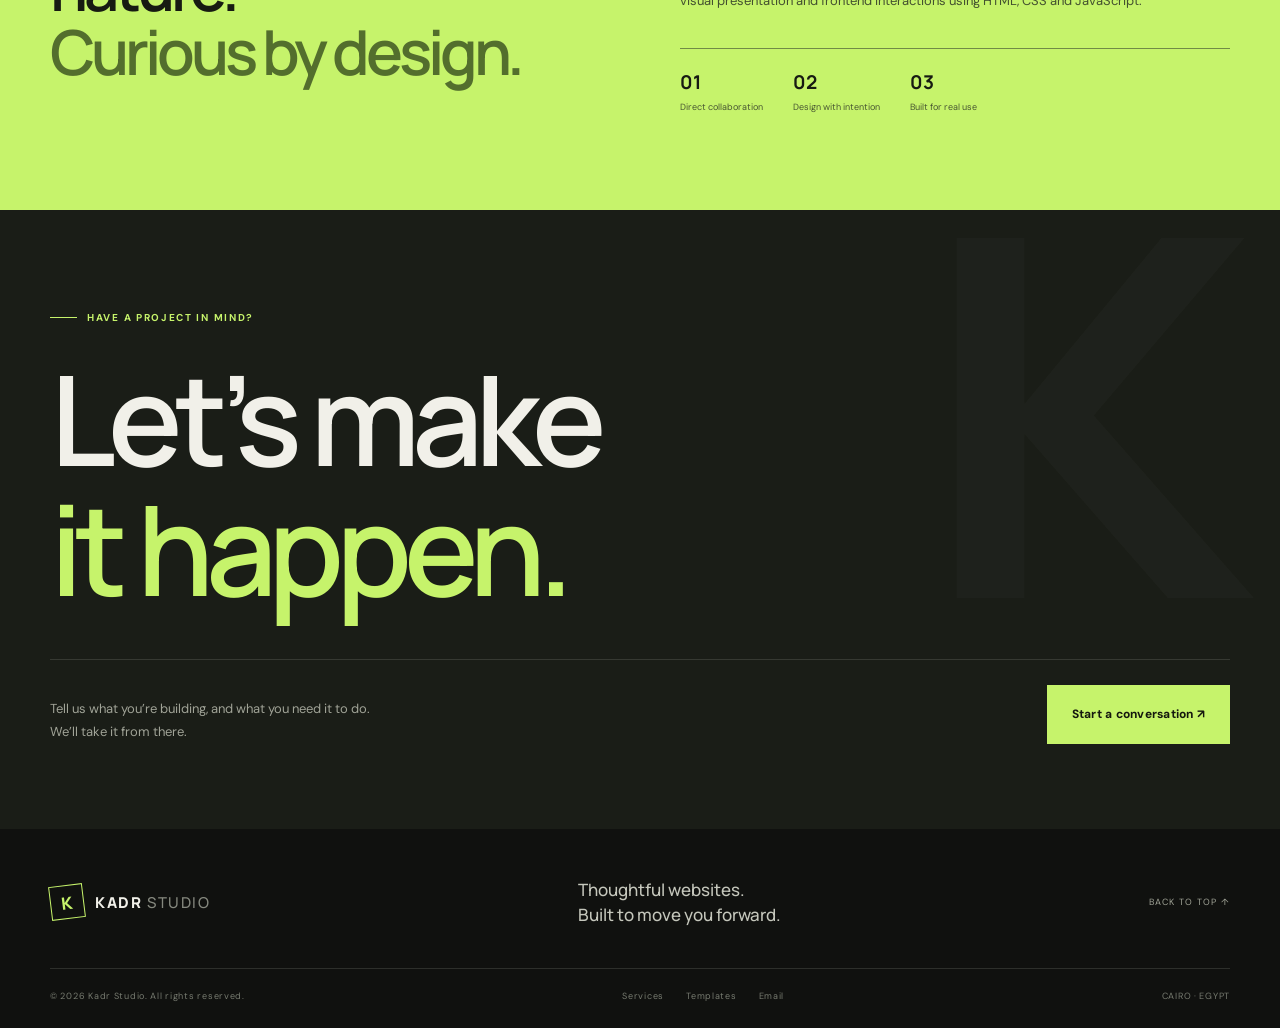
==== commit d7e8bb61: "Add files via upload" ====
--- a/index.html
+++ b/index.html
@@ -63,7 +63,7 @@
 <div class="section-heading"><div><div class="eyebrow"><span class="eyebrow-line"></span><span data-i18n="pricingEyebrow">Straightforward starting points</span></div><h2 data-i18n="pricingTitle">Clear options.<br><span class="muted">No mystery pricing.</span></h2></div><p data-i18n="pricingText">Starting prices help you plan. Final quotes depend on scope, content and functionality.</p></div>
  <div class="pricing-grid">
  <article class="price-card">
-  <div class="price-card-top"><span class="price-label" data-i18n="price1Label">READY-MADE TEMPLATE</span><span class="price-icon" aria-hidden="true">↗</span></div>
+  <div class="price-card-top"><span class="price-label" data-i18n="price1Label">READY-MADE TEMPLATE</span></div>
   <h3 data-i18n="price1Title">Website Template</h3>
   <div class="price">$29 <small data-i18n="oneTime">/ one-time</small></div>
   <p data-i18n="price1Text">A polished HTML template you can customize for your next project.</p>
@@ -71,7 +71,7 @@
   <a href="templates.html" class="price-link" data-i18n="price1Cta">Explore templates ↗</a>
  </article>
  <article class="price-card featured">
-  <div class="price-card-top"><span class="price-label" data-i18n="price2Label">CUSTOM FRONTEND</span><span class="price-badge" data-i18n="popular">POPULAR</span></div>
+  <div class="price-card-top"><span class="price-badge" data-i18n="popular">RECOMMENDED</span></div>
   <h3 data-i18n="price3Title">Landing Page</h3>
   <div class="price price-custom" data-i18n="customQuote">Custom quote</div>
   <p data-i18n="price3Text">A focused, responsive single-page website for a product, service or campaign.</p>
@@ -79,7 +79,7 @@
   <a href="#contact" class="price-link" data-i18n="price3Cta">Discuss a project ↗</a>
  </article>
  <article class="price-card">
-  <div class="price-card-top"><span class="price-label" data-i18n="price3Label">MULTI-PAGE WEBSITE</span><span class="price-icon" aria-hidden="true">✳</span></div>
+  <div class="price-card-top"><span class="price-label" data-i18n="price3Label">MULTI-PAGE WEBSITE</span></div>
   <h3 data-i18n="price2Title">Business Website</h3>
   <div class="price price-custom" data-i18n="customQuote">Custom quote</div>
   <p data-i18n="price2Text">A responsive informational website for a small business, with up to 5 pages.</p>
--- a/styles.css
+++ b/styles.css
@@ -35,3 +35,30 @@
 body.arabic .price-card>p,body.arabic .price-features li{line-height:1.9}
 @media(max-width:900px){.pricing-grid{grid-template-columns:repeat(2,minmax(0,1fr))}.price-card:last-child{grid-column:1/-1}}
 @media(max-width:650px){.pricing-grid{grid-template-columns:1fr}.price-card:last-child{grid-column:auto}.price-card{padding:25px 21px}.price-card>p{min-height:0}.price-card h3{font-size:22px}}
+
+
+/* Pricing cards — clean, high-contrast package layout */
+.pricing-section{background:#0c0f1b}
+.pricing-grid{gap:20px;align-items:stretch}
+.price-card{padding:32px 29px 28px;background:#171b29;border:1px solid #303747;border-radius:20px;box-shadow:none;min-height:100%;transition:transform .25s ease,border-color .25s ease,box-shadow .25s ease}
+.price-card:hover{transform:translateY(-5px);border-color:#6878d7;box-shadow:0 18px 45px #0003}
+.price-card.featured{background:#171b29;border:2px solid #8798ff;box-shadow:none;padding:31px 28px 27px}
+.price-card.featured:before{display:none}
+.price-card-top{justify-content:flex-start;min-height:30px;margin-bottom:24px}
+.price-label{font-size:10px;letter-spacing:.13em;color:#aeb6cb;font-weight:700}
+.price-badge{display:inline-flex;align-items:center;min-height:34px;padding:7px 16px;border-radius:999px;background:#202c50;color:#62d9b5;font-size:11px;font-weight:700;letter-spacing:.02em}
+.price-card h3{font-size:27px;letter-spacing:-.045em;margin:0 0 17px;color:#f0f2fb}
+.price-card .price{font-size:clamp(34px,3vw,43px);margin:0 0 18px;color:#f4f5fc}
+.price-card .price small{font-size:12px;color:#9da7bc}
+.price-card .price-custom{font-size:clamp(23px,2.4vw,29px);color:#aab6ff;letter-spacing:-.025em;min-height:53px;display:flex;align-items:center}
+.price-card>p{font-size:13px;line-height:1.75;color:#aeb6c9;min-height:68px;margin:0 0 14px}
+.price-features{border-top:0;padding:4px 0 22px;gap:15px;margin-bottom:18px}
+.price-features li{font-size:13px;line-height:1.6;color:#e0e5f2;padding-inline-start:25px}
+.price-features li:before{content:"";width:9px;height:9px;border-radius:50%;background:#8798ff;top:.48em}
+.price-link{margin-top:auto;display:flex;align-items:center;justify-content:center;min-height:46px;padding:12px 15px;border:1px solid #414b65;border-radius:10px;color:#e8ebf8;font-size:12px;font-weight:700;transition:.2s}
+.price-link:hover,.price-card.featured .price-link{background:#8798ff;border-color:#8798ff;color:#111626}
+.pricing-foot{color:#9099ad;font-size:11px;line-height:1.8;margin-top:25px}
+body.arabic .price-card h3{font-family:'Cairo',sans-serif;letter-spacing:0}
+body.arabic .price-card>p,body.arabic .price-features li{line-height:1.9}
+@media(max-width:900px){.pricing-grid{grid-template-columns:repeat(2,minmax(0,1fr))}.price-card:last-child{grid-column:1/-1}}
+@media(max-width:650px){.pricing-grid{grid-template-columns:1fr;gap:18px}.price-card:last-child{grid-column:auto}.price-card,.price-card.featured{padding:27px 25px;border-radius:18px}.price-card>p{min-height:0}.price-card h3{font-size:25px}.price-card .price{font-size:39px}.price-card .price-custom{font-size:25px;min-height:48px}.price-features{gap:14px}.price-features li{font-size:14px}.price-card-top{margin-bottom:22px}}
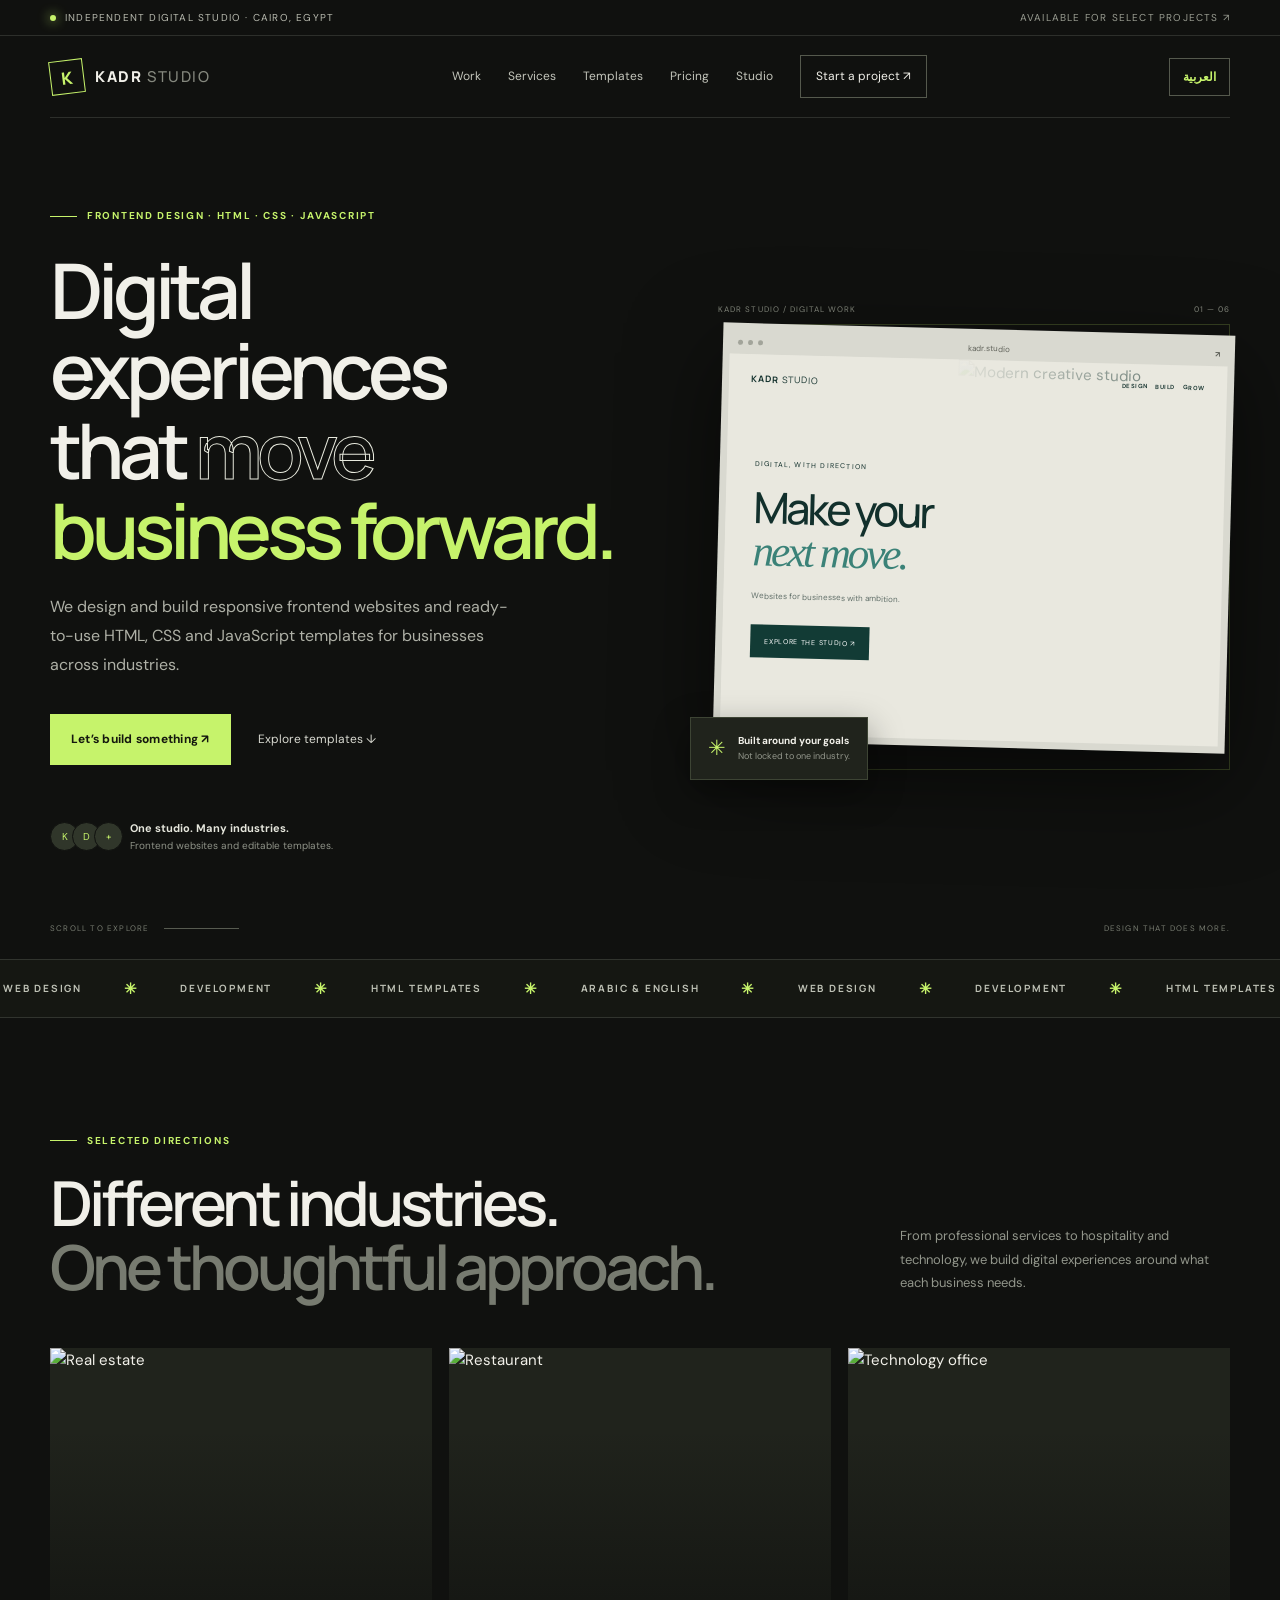
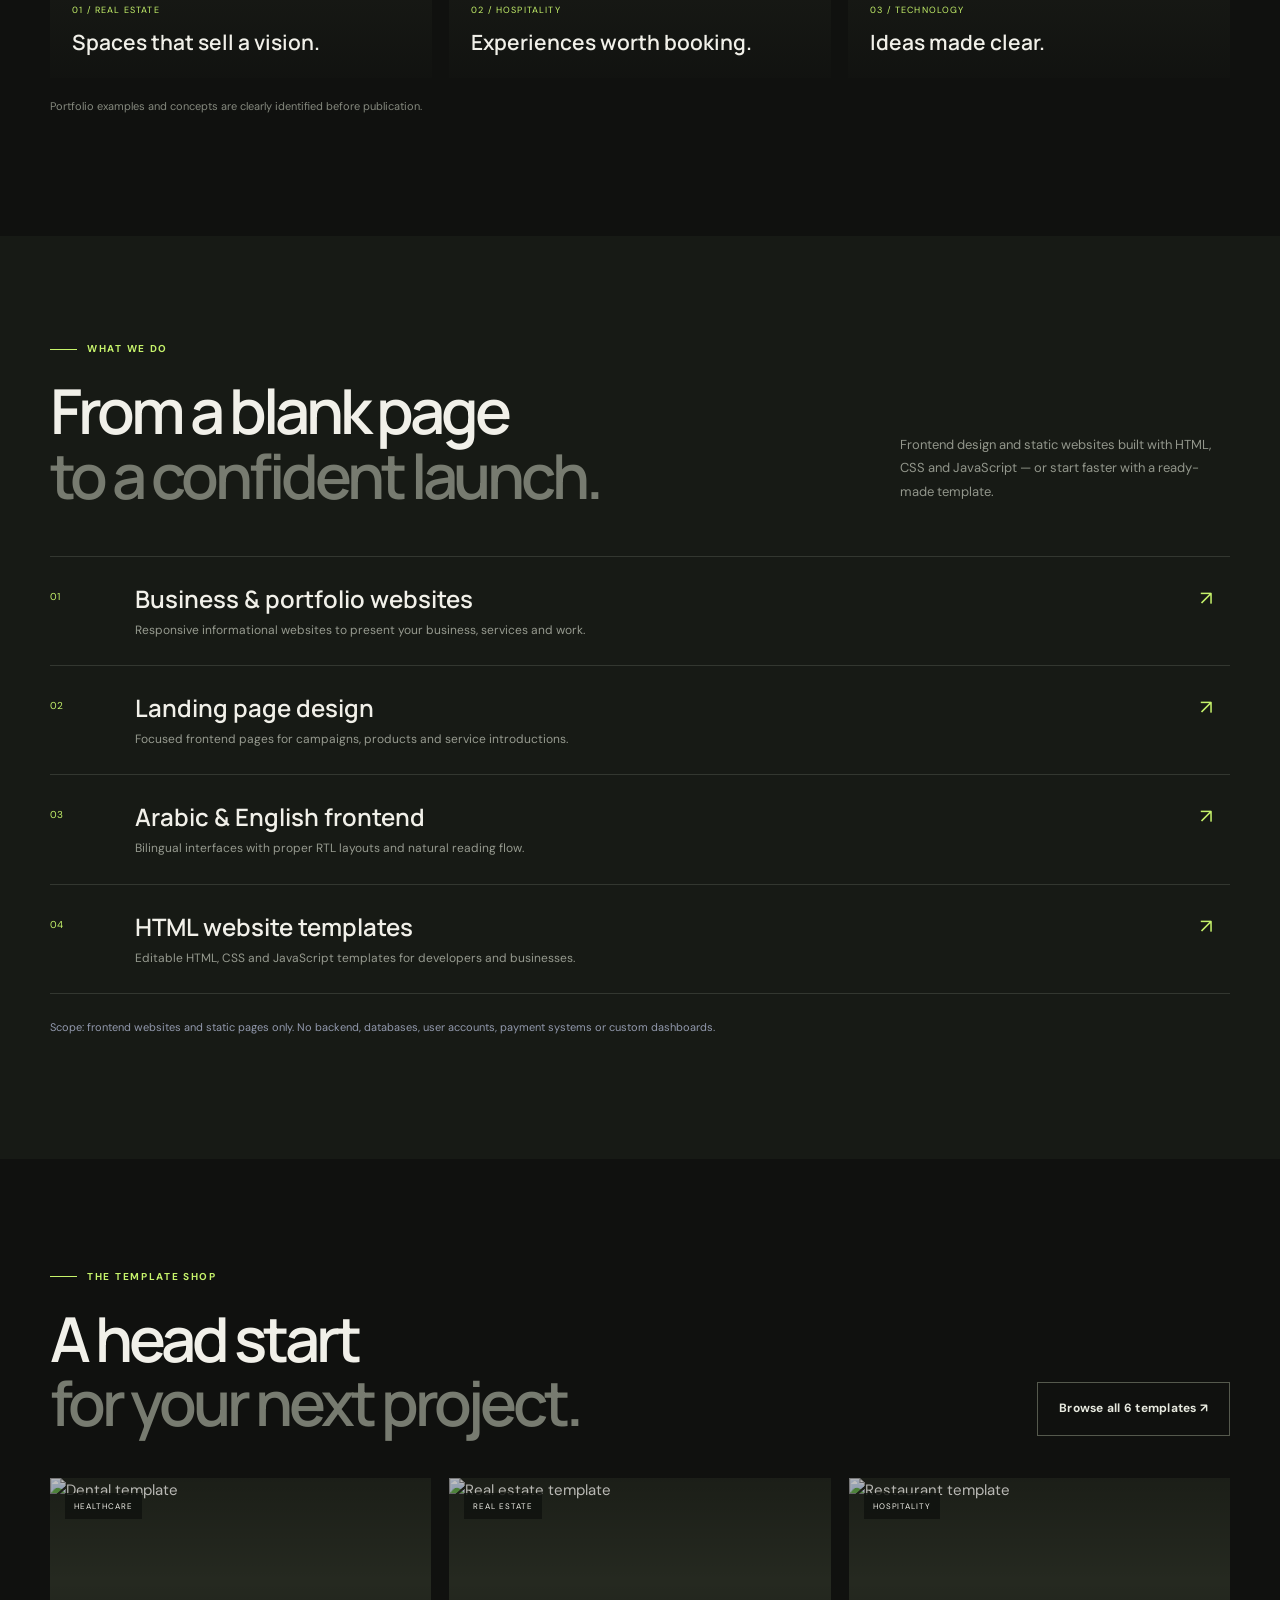
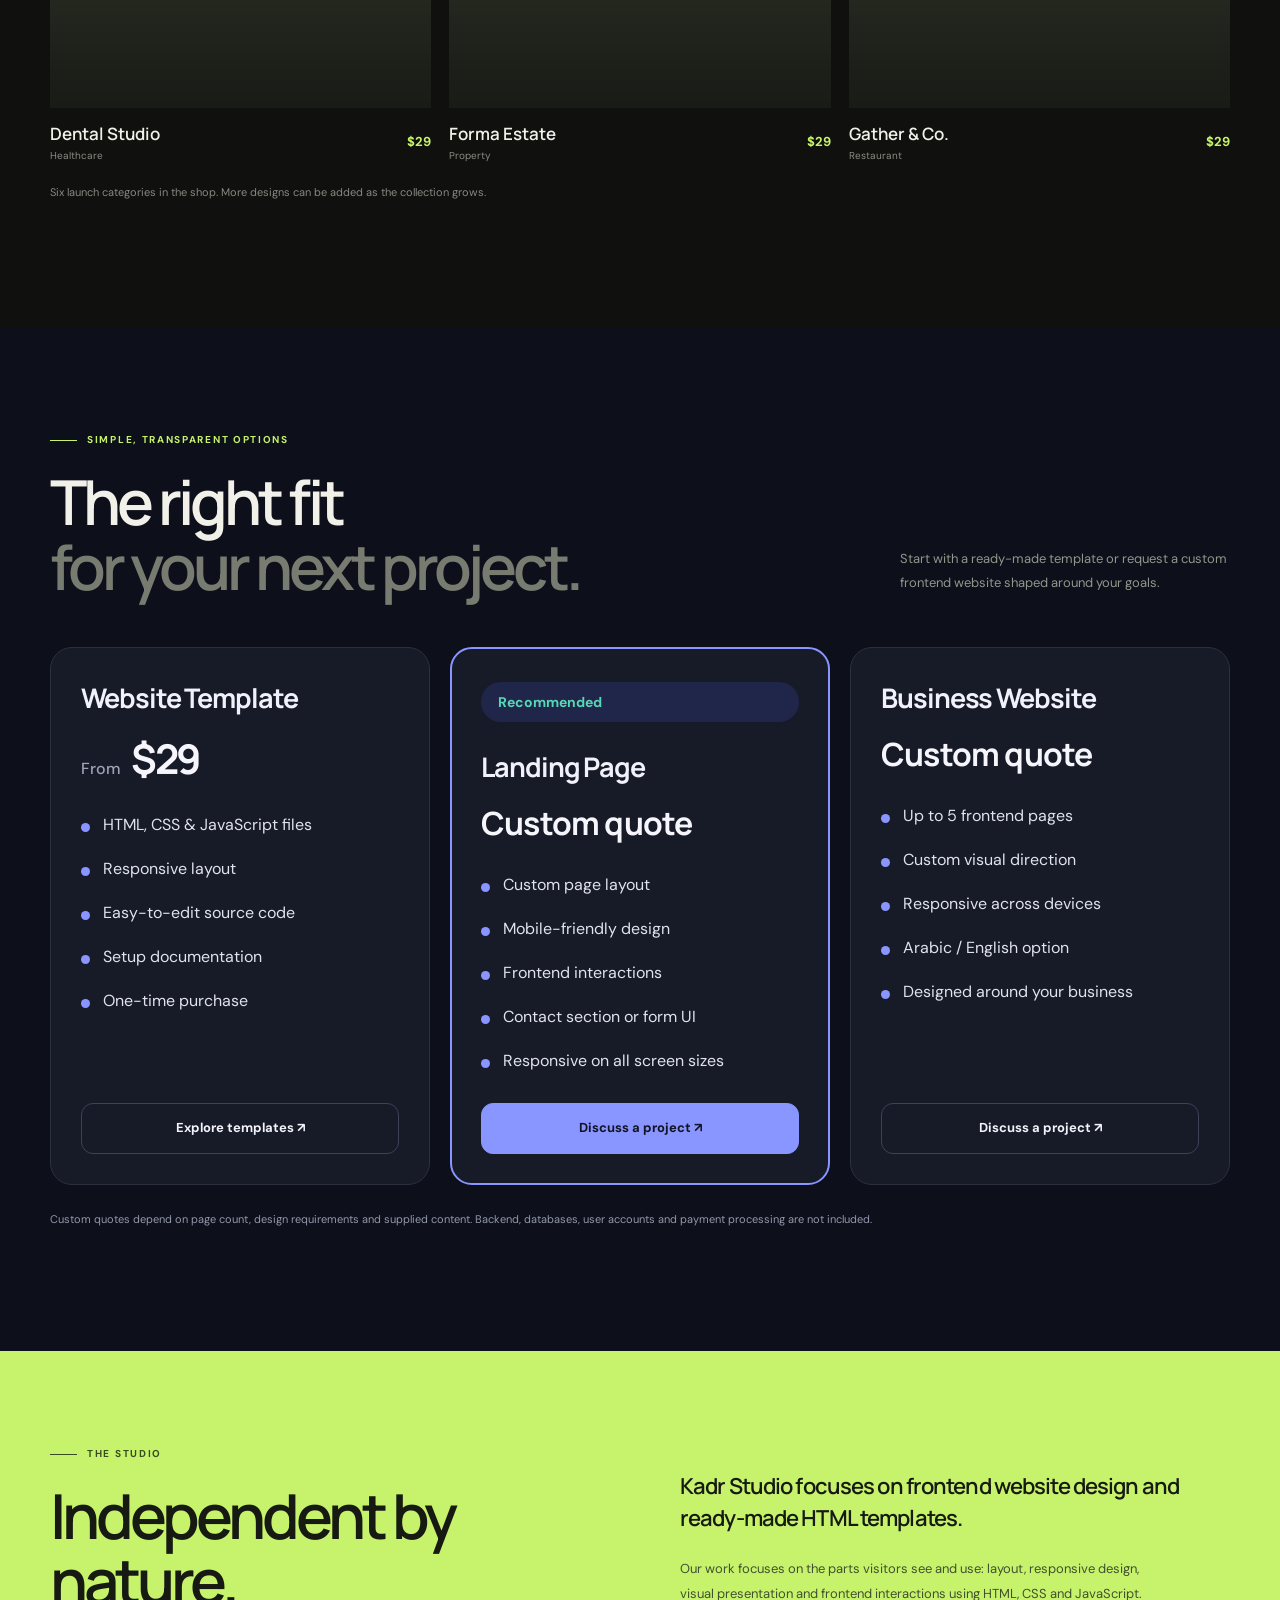
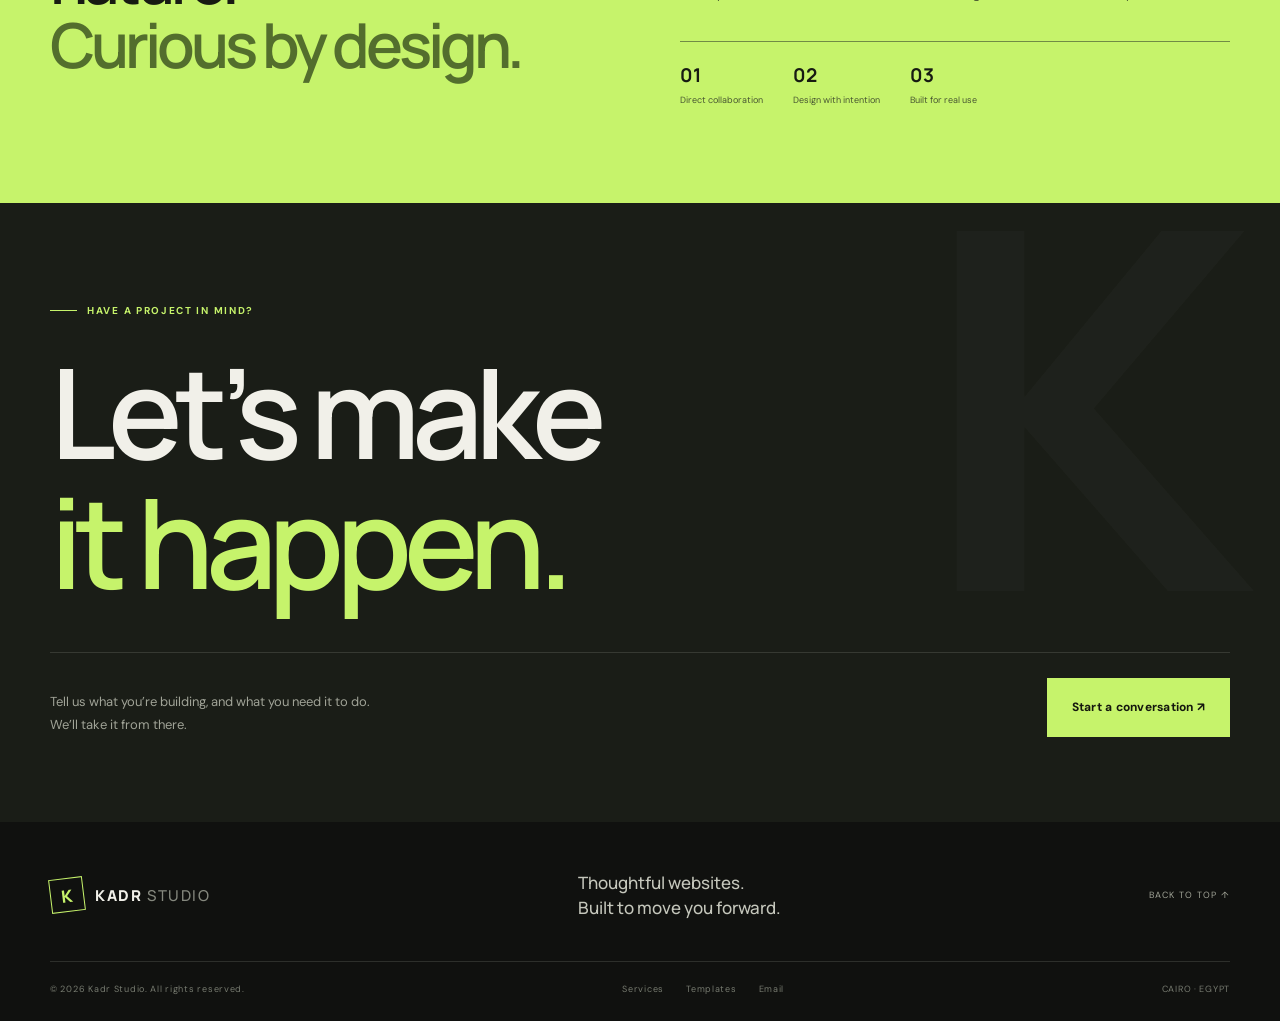
==== commit a3b5e0f1: "Add files via upload" ====
--- a/index.html
+++ b/index.html
@@ -63,27 +63,22 @@
 <div class="section-heading"><div><div class="eyebrow"><span class="eyebrow-line"></span><span data-i18n="pricingEyebrow">Straightforward starting points</span></div><h2 data-i18n="pricingTitle">Clear options.<br><span class="muted">No mystery pricing.</span></h2></div><p data-i18n="pricingText">Starting prices help you plan. Final quotes depend on scope, content and functionality.</p></div>
  <div class="pricing-grid">
  <article class="price-card">
-  <div class="price-card-top"><span class="price-label" data-i18n="price1Label">READY-MADE TEMPLATE</span></div>
   <h3 data-i18n="price1Title">Website Template</h3>
-  <div class="price">$29 <small data-i18n="oneTime">/ one-time</small></div>
-  <p data-i18n="price1Text">A polished HTML template you can customize for your next project.</p>
-  <ul class="price-features"><li data-i18n="featureTemplate1">HTML, CSS & JavaScript files</li><li data-i18n="featureTemplate2">Responsive layout</li><li data-i18n="featureTemplate3">Easy-to-edit source code</li><li data-i18n="featureTemplate4">Setup documentation</li></ul>
+  <div class="price"><span class="price-prefix" data-i18n="from">From</span> $29</div>
+  <ul class="price-features"><li data-i18n="featureTemplate1">HTML, CSS & JavaScript files</li><li data-i18n="featureTemplate2">Responsive layout</li><li data-i18n="featureTemplate3">Easy-to-edit source code</li><li data-i18n="featureTemplate4">Setup documentation</li><li data-i18n="templateAccess">One-time purchase</li></ul>
   <a href="templates.html" class="price-link" data-i18n="price1Cta">Explore templates ↗</a>
  </article>
  <article class="price-card featured">
-  <div class="price-card-top"><span class="price-badge" data-i18n="popular">RECOMMENDED</span></div>
+  <div class="price-recommended" data-i18n="recommended">Recommended</div>
   <h3 data-i18n="price3Title">Landing Page</h3>
   <div class="price price-custom" data-i18n="customQuote">Custom quote</div>
-  <p data-i18n="price3Text">A focused, responsive single-page website for a product, service or campaign.</p>
-  <ul class="price-features"><li data-i18n="featureLanding1">Custom page layout</li><li data-i18n="featureLanding2">Mobile-friendly design</li><li data-i18n="featureLanding3">Frontend interactions</li><li data-i18n="featureLanding4">Contact section or form UI</li></ul>
+  <ul class="price-features"><li data-i18n="featureLanding1">Custom page layout</li><li data-i18n="featureLanding2">Mobile-friendly design</li><li data-i18n="featureLanding3">Frontend interactions</li><li data-i18n="featureLanding4">Contact section or form UI</li><li data-i18n="landingResponsive">Responsive on all screen sizes</li></ul>
   <a href="#contact" class="price-link" data-i18n="price3Cta">Discuss a project ↗</a>
  </article>
  <article class="price-card">
-  <div class="price-card-top"><span class="price-label" data-i18n="price3Label">MULTI-PAGE WEBSITE</span></div>
   <h3 data-i18n="price2Title">Business Website</h3>
   <div class="price price-custom" data-i18n="customQuote">Custom quote</div>
-  <p data-i18n="price2Text">A responsive informational website for a small business, with up to 5 pages.</p>
-  <ul class="price-features"><li data-i18n="featureBusiness1">Up to 5 frontend pages</li><li data-i18n="featureBusiness2">Custom visual direction</li><li data-i18n="featureBusiness3">Responsive across devices</li><li data-i18n="featureBusiness4">Arabic / English option</li></ul>
+  <ul class="price-features"><li data-i18n="featureBusiness1">Up to 5 frontend pages</li><li data-i18n="featureBusiness2">Custom visual direction</li><li data-i18n="featureBusiness3">Responsive across devices</li><li data-i18n="featureBusiness4">Arabic / English option</li><li data-i18n="businessSupport">Designed around your business</li></ul>
   <a href="#contact" class="price-link" data-i18n="price2Cta">Discuss a project ↗</a>
  </article>
  </div><p class="pricing-foot" data-i18n="pricingFoot">Custom quotes depend on page count, design requirements and supplied content. Backend, databases, user accounts and payment processing are not included.</p>
--- a/styles.css
+++ b/styles.css
@@ -36,29 +36,26 @@
 @media(max-width:900px){.pricing-grid{grid-template-columns:repeat(2,minmax(0,1fr))}.price-card:last-child{grid-column:1/-1}}
 @media(max-width:650px){.pricing-grid{grid-template-columns:1fr}.price-card:last-child{grid-column:auto}.price-card{padding:25px 21px}.price-card>p{min-height:0}.price-card h3{font-size:22px}}
 
-
-/* Pricing cards — clean, high-contrast package layout */
-.pricing-section{background:#0c0f1b}
-.pricing-grid{gap:20px;align-items:stretch}
-.price-card{padding:32px 29px 28px;background:#171b29;border:1px solid #303747;border-radius:20px;box-shadow:none;min-height:100%;transition:transform .25s ease,border-color .25s ease,box-shadow .25s ease}
-.price-card:hover{transform:translateY(-5px);border-color:#6878d7;box-shadow:0 18px 45px #0003}
-.price-card.featured{background:#171b29;border:2px solid #8798ff;box-shadow:none;padding:31px 28px 27px}
+/* Pricing cards — clean package layout inspired by the supplied reference */
+.pricing-section{background:#0d0f1a}
+.pricing-grid{display:grid;grid-template-columns:repeat(3,minmax(0,1fr));gap:20px;align-items:stretch}
+.price-card{position:relative;display:flex;flex-direction:column;min-width:0;padding:34px 30px 30px;background:#171a27;border:1px solid #2b3040;border-radius:22px;box-shadow:none;overflow:hidden;transition:border-color .25s,transform .25s,box-shadow .25s}
+.price-card:hover{transform:translateY(-4px);border-color:#626fbd;box-shadow:0 18px 45px #0003}
+.price-card.featured{border:2px solid #8996ff;background:#171a27;box-shadow:none;padding:33px 29px 29px}
 .price-card.featured:before{display:none}
-.price-card-top{justify-content:flex-start;min-height:30px;margin-bottom:24px}
-.price-label{font-size:10px;letter-spacing:.13em;color:#aeb6cb;font-weight:700}
-.price-badge{display:inline-flex;align-items:center;min-height:34px;padding:7px 16px;border-radius:999px;background:#202c50;color:#62d9b5;font-size:11px;font-weight:700;letter-spacing:.02em}
-.price-card h3{font-size:27px;letter-spacing:-.045em;margin:0 0 17px;color:#f0f2fb}
-.price-card .price{font-size:clamp(34px,3vw,43px);margin:0 0 18px;color:#f4f5fc}
-.price-card .price small{font-size:12px;color:#9da7bc}
-.price-card .price-custom{font-size:clamp(23px,2.4vw,29px);color:#aab6ff;letter-spacing:-.025em;min-height:53px;display:flex;align-items:center}
-.price-card>p{font-size:13px;line-height:1.75;color:#aeb6c9;min-height:68px;margin:0 0 14px}
-.price-features{border-top:0;padding:4px 0 22px;gap:15px;margin-bottom:18px}
-.price-features li{font-size:13px;line-height:1.6;color:#e0e5f2;padding-inline-start:25px}
-.price-features li:before{content:"";width:9px;height:9px;border-radius:50%;background:#8798ff;top:.48em}
-.price-link{margin-top:auto;display:flex;align-items:center;justify-content:center;min-height:46px;padding:12px 15px;border:1px solid #414b65;border-radius:10px;color:#e8ebf8;font-size:12px;font-weight:700;transition:.2s}
-.price-link:hover,.price-card.featured .price-link{background:#8798ff;border-color:#8798ff;color:#111626}
-.pricing-foot{color:#9099ad;font-size:11px;line-height:1.8;margin-top:25px}
+.price-card h3{font:700 27px/1.2 var(--display);letter-spacing:-.04em;margin:0 0 24px;color:#f0f1fa}
+.price-card .price{display:flex;align-items:baseline;gap:10px;font:700 clamp(34px,3.2vw,46px)/1 var(--display);letter-spacing:-.055em;color:#f5f5fb;margin:0 0 34px}
+.price-card .price-prefix{font:500 16px var(--font);letter-spacing:0;color:#9da4b8}
+.price-card .price-custom{font-size:clamp(25px,2.5vw,34px);letter-spacing:-.025em;color:#f5f5fb}
+.price-recommended{display:inline-flex;align-items:center;align-self:stretch;margin:0 0 29px;padding:11px 17px;border-radius:999px;background:#20264a;color:#58d7b5;font:700 14px var(--font)}
+.price-features{list-style:none;padding:0;margin:0 0 30px;border:0;display:grid;gap:19px}
+.price-features li{position:relative;padding-inline-start:22px;color:#e0e3ef;font:400 16px/1.55 var(--font)}
+.price-features li:before{content:"";position:absolute;inset-inline-start:0;top:.62em;width:9px;height:9px;border-radius:50%;background:#8996ff}
+.price-link{margin-top:auto;justify-content:center;border:1px solid #3b4259;border-radius:12px;padding:14px 16px;color:#f2f3fb;font-size:13px}
+.price-link:hover,.price-card.featured .price-link{background:#8996ff;border-color:#8996ff;color:#111426}
+.pricing-foot{max-width:850px;line-height:1.8;margin-top:25px;color:#9299ad}
 body.arabic .price-card h3{font-family:'Cairo',sans-serif;letter-spacing:0}
-body.arabic .price-card>p,body.arabic .price-features li{line-height:1.9}
-@media(max-width:900px){.pricing-grid{grid-template-columns:repeat(2,minmax(0,1fr))}.price-card:last-child{grid-column:1/-1}}
-@media(max-width:650px){.pricing-grid{grid-template-columns:1fr;gap:18px}.price-card:last-child{grid-column:auto}.price-card,.price-card.featured{padding:27px 25px;border-radius:18px}.price-card>p{min-height:0}.price-card h3{font-size:25px}.price-card .price{font-size:39px}.price-card .price-custom{font-size:25px;min-height:48px}.price-features{gap:14px}.price-features li{font-size:14px}.price-card-top{margin-bottom:22px}}
+body.arabic .price-card .price{letter-spacing:0}
+body.arabic .price-features li{line-height:1.9}
+@media(max-width:900px){.pricing-grid{grid-template-columns:1fr;max-width:680px;margin-inline:auto}.price-card{padding:30px 28px}.price-card.featured{padding:29px 27px}}
+@media(max-width:650px){.pricing-grid{grid-template-columns:1fr;gap:20px}.price-card{padding:30px 25px;border-radius:20px}.price-card.featured{padding:29px 24px}.price-card h3{font-size:26px}.price-card .price{font-size:42px;margin-bottom:31px}.price-card .price-custom{font-size:29px}.price-features{gap:17px}.price-features li{font-size:16px}.price-recommended{font-size:13px;padding:10px 16px}}
